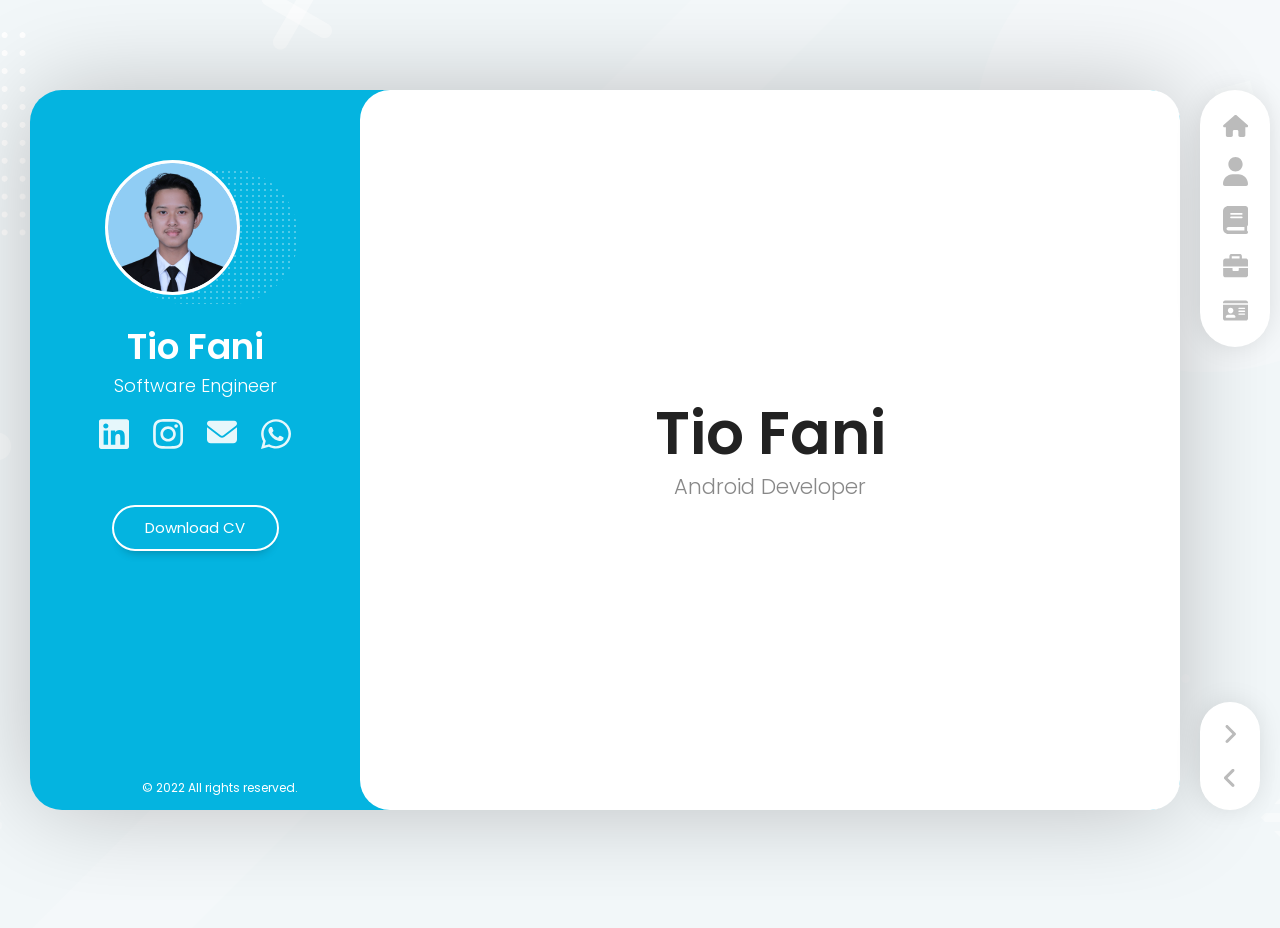
==== index.html @ c27d427b "update portfolio" ====
<!DOCTYPE html>
<html
  lang="en"
  class="js no-touch cssanimations csstransforms csstransforms3d csstransitions js no-touch cssanimations csstransforms csstransforms3d csstransitions">
  <head>
    <meta http-equiv="Content-Type" content="text/html; charset=UTF-8" />

    <meta http-equiv="X-UA-Compatible" content="IE=edge" />
    <link href="assets/img/logo2.png" rel="icon" />
    <title>Tio's Page</title>
    <meta
      name="viewport"
      content="width=device-width, initial-scale=1, maximum-scale=1" />

    <link rel="stylesheet" href="./assets/css/reset.css" type="text/css" />
    <link
      rel="stylesheet"
      href="./assets/css/bootstrap-grid.min.css"
      type="text/css" />
    <link rel="stylesheet" href="./assets/css/animations.css" type="text/css" />
    <link
      rel="stylesheet"
      href="./assets/css/perfect-scrollbar.css"
      type="text/css" />
    <link
      rel="stylesheet"
      href="./assets/css/owl.carousel.css"
      type="text/css" />
    <link rel="stylesheet" href="./assets/css/main.css" type="text/css" />
    <link rel="stylesheet" href="./assets/css/style.css" type="text/css" />
  </head>

  <body>
    <!-- Animated Background -->
    <div
      class="lm-animated-bg"
      style="
        background-image: url('assets/img/main_bg.png');
        background-position: calc(50% + -3.26917px) calc(50% + 1.4019px);
      "></div>
    <!-- /Animated Background -->

    <!-- Loading animation -->
    <div class="preloader" style="display: none">
      <div class="preloader-animation">
        <div class="preloader-spinner"></div>
      </div>
    </div>
    <!-- /Loading animation -->

    <div class="page">
      <div class="page-content">
        <!-- Site header -->
        <header id="site_header" class="header mobile-menu-hide">
          <div class="header-content">
            <div class="header-photo">
              <img
                src="./assets/img/img_profile_picture.png"
                alt="Alex Smith" />
            </div>
            <div class="header-titles">
              <h2>Tio Fani</h2>
              <h4>Software Engineer</h4>
            </div>
          </div>

          <ul class="main-menu">
            <li class="active">
              <a href="#home" class="nav-anim active">
                <span class="menu-icon nav-menu-icon">
                  <img src="./assets/img/home.svg" alt="home.svg" />
                </span>
                <span class="link-text">Home</span>
              </a>
            </li>
            <li>
              <a href="#about-me" class="nav-anim">
                <span class="menu-icon nav-menu-icon">
                  <img src="./assets/img/user.svg" alt="user.svg" />
                </span>
                <span class="link-text">About Me</span>
              </a>
            </li>
            <li>
              <a href="#resume" class="nav-anim">
                <span class="menu-icon nav-menu-icon">
                  <img src="./assets/img/book.svg" alt="book.svg" />
                </span>
                <span class="link-text">Resume</span>
              </a>
            </li>
            <li>
              <a href="#portfolio" class="nav-anim">
                <span class="menu-icon nav-menu-icon">
                  <img src="./assets/img/briefcase.svg" alt="briefcase.svg" />
                </span>
                <span class="link-text">Portfolio</span>
              </a>
            </li>
            <li>
              <a href="#contact" class="nav-anim">
                <span class="menu-icon nav-menu-icon">
                  <img src="./assets/img/idcard.svg" alt="idcard.svg" />
                </span>
                <span class="link-text">Contact</span>
              </a>
            </li>
          </ul>

          <div class="social-links">
            <ul>
              <li>
                <a
                  href="https://linkedin.com/in/tiofani03"
                  target="_blank"
                  title="LinkedIn">
                  <img
                    src="./assets/img/linkedin-white.svg"
                    alt="linkedin-white.svg" />
                </a>
              </li>
              <li>
                <a
                  href="https://www.instagram.com/tiofani03/?hl=id"
                  target="_blank"
                  title="Instagram">
                  <img
                    src="./assets/img/instagram-white.svg"
                    alt="instagram-white.svg" />
                </a>
              </li>
              <li>
                <a
                  href="mailto:tiofani03@gmail.com"
                  target="_blank"
                  title="Email">
                  <img
                    src="./assets/img/email-white.svg"
                    alt="email-white.svg" />
                </a>
              </li>
              <li>
                <a
                  href="https://wa.me/+6282137138344"
                  target="_blank"
                  title="Whatsapp">
                  <img
                    src="./assets/img/whatsapp-white.svg"
                    alt="whatsapp-white.svg" />
                </a>
              </li>
            </ul>
          </div>

          <div class="header-buttons">
            <a
              href="https://drive.google.com/file/d/1Rr7xOUp4G8By_WeIOmDtoQFBS016pPg2/view?usp=share_link"
              target="_blank"
              class="btn btn-primary"
              >Download CV</a
            >
          </div>

          <div class="copyrights">© 2022 All rights reserved.</div>
        </header>
        <!-- end Site header -->

        <!-- Mobile Navigation -->
        <div class="menu-toggle">
          <span></span>
          <span></span>
          <span></span>
        </div>
        <!-- End Mobile Navigation -->

        <!-- Arrows Nav -->
        <div class="lmpixels-arrows-nav">
          <div class="lmpixels-arrow-right arrow-nav">
            <img
              src="./assets/img/arrow-right.svg"
              alt="arrow-right.svg"
              class="arrow-nav-icon" />
          </div>
          <div class="lmpixels-arrow-left arrow-nav">
            <img
              src="./assets/img/arrow-left.svg"
              alt="arrow-left.svg"
              class="arrow-nav-icon" />
          </div>
        </div>
        <!-- End Arrows Nav -->

        <div class="content-area">
          <div class="animated-sections">
            <!-- Home Subpage -->
            <section
              data-id="home"
              class="animated-section start-page ps ps--theme_default section-active"
              data-ps-id="50ca926d-1057-5c35-a440-a11f41c96e01">
              <div class="section-content vcentered">
                <div class="row">
                  <div class="col-sm-12 col-md-12 col-lg-12">
                    <div class="title-block">
                      <h2>Tio Fani</h2>
                      <div class="sp-subtitle">Android Developer</div>
                    </div>
                  </div>
                </div>
              </div>
              <div class="ps__scrollbar-x-rail" style="left: 0px; bottom: 0px">
                <div
                  class="ps__scrollbar-x"
                  tabindex="0"
                  style="left: 0px; width: 0px"></div>
              </div>
              <div
                class="ps__scrollbar-y-rail"
                style="top: 0px; right: 0px; height: 98px">
                <div
                  class="ps__scrollbar-y"
                  tabindex="0"
                  style="top: 0px; height: 0px"></div>
              </div>
            </section>
            <!-- End of Home Subpage -->

            <!-- About Me Subpage -->
            <section
              data-id="about-me"
              class="animated-section ps ps--theme_default ps--active-y"
              data-ps-id="909492e0-0bf0-0de6-bffe-bf6eebb8d9a4">
              <div class="page-title">
                <h2>About <span>Me</span></h2>
              </div>

              <div class="section-content">
                <!-- Personal Information -->
                <div class="row">
                  <div class="col-xs-12 col-sm-7">
                    <p>
                      I am an experienced Mobile Developer specializing in
                      Androidlication development. Proficient in Kotlin and with
                      a basic understanding of Swift, I am skilled in utilizing
                      frameworks such as Android Jetpack, Retrofit, and Flutter
                      (basic). With a solid grasp of user interface (UI) and
                      user experience (UX) design principles, I am dedicated to
                      creating innovative solutions that provide exceptional
                      user experiences. Possessing strong communication skills,
                      I am well-prepared to contribute effectively within
                      project teams.
                    </p>
                  </div>

                  <div class="col-xs-12 col-sm-5">
                    <div class="info-list">
                      <ul>
                        <li>
                          <span class="title">Age</span>
                          <span class="value" id="age"></span>
                        </li>

                        <li>
                          <span class="title">Residence</span>
                          <span class="value">Indonesia</span>
                        </li>

                        <li>
                          <span class="title">Address</span>
                          <span class="value"
                            >Purwokerto, Banyumas Jawa Tengah</span
                          >
                        </li>

                        <li>
                          <span class="title">e-mail</span>
                          <span class="value">tiofani03@gmail.com</span>
                        </li>

                        <li>
                          <span class="title">Phone</span>
                          <span class="value">+6282 1371 38344</span>
                        </li>
                      </ul>
                    </div>
                  </div>
                </div>

                <div class="white-space-50"></div>

                <!-- Fun Facts -->
                <div class="row">
                  <div class="col-xs-12 col-sm-12">
                    <div class="block-title">
                      <h3>My <span>Hobbies</span></h3>
                    </div>
                  </div>
                </div>

                <div class="row">
                  <div class="col-xs-12 col-sm-4">
                    <div class="fun-fact gray-default">
                      <img
                        src="./assets/img/movie.svg"
                        alt="movie.svg"
                        width="50px"
                        class="hobbies-icon" />
                      <span class="fun-fact-block-value hobbies-text"
                        >Movie</span
                      >
                    </div>
                  </div>
                  <div class="col-xs-12 col-sm-4">
                    <div class="fun-fact gray-default">
                      <img
                        src="./assets/img/quiz.svg"
                        alt="quiz.svg"
                        width="50px"
                        class="hobbies-icon" />
                      <span class="fun-fact-block-value hobbies-text"
                        >Quiz</span
                      >
                    </div>
                  </div>
                  <div class="col-xs-12 col-sm-4">
                    <div class="fun-fact gray-default">
                      <img
                        src="./assets/img/game.svg"
                        alt="game.svg"
                        width="50px"
                        class="hobbies-icon" />
                      <span class="fun-fact-block-value hobbies-text"
                        >Game</span
                      >
                    </div>
                  </div>
                  <!-- End of Fun Facts -->
                </div>
                <div
                  class="ps__scrollbar-x-rail"
                  style="left: 0px; bottom: 0px">
                  <div
                    class="ps__scrollbar-x"
                    tabindex="0"
                    style="left: 0px; width: 0px"></div>
                </div>
                <div class="ps__scrollbar-y-rail" style="top: 0px; right: 0px">
                  <div
                    class="ps__scrollbar-y"
                    tabindex="0"
                    style="top: 0px"></div>
                </div>
              </div>
            </section>
            <!-- End of About Me Subpage -->

            <!-- Resume Subpage -->
            <section
              data-id="resume"
              class="animated-section ps ps--theme_default ps--active-y"
              data-ps-id="e5c0df0f-c352-99d0-def7-a40d23099754">
              <!-- part 1 -->
              <div class="page-title">
                <h2>Resume</h2>
              </div>

              <div class="section-content">
                <div class="row">
                  <div class="col-xs-12 col-sm-7">
                    <!-- start of education -->
                    <div class="block-title">
                      <h3><span>Work Experience</span></h3>
                    </div>

                    <div class="timeline timeline-second-style clearfix">
                      <div class="timeline-item clearfix">
                        <div class="left-part">
                          <h5 class="item-period">Oct 2022 - Jan 2024</h5>
                          <span class="item-company"
                            >PT Moladin Digital Indonesia</span
                          >
                        </div>
                        <div class="divider"></div>
                        <div class="right-part">
                          <h4 class="item-title">
                            Software Engineer - Android
                          </h4>
                          <p>Develop and maintain Moladin Androidlication</p>
                          <span class="item-company">- MD Referral</span>
                          <span class="item-company">- Car Wishlist</span>
                          <span class="item-company">- Soundingan</span>
                          <span class="item-company">- Refinancing</span>
                          <span class="item-company"
                            >- Employee Onboarding</span
                          >
                          <span class="item-company">- Dealer Onboarding</span>
                          <span class="item-company">- Finance Dashboard</span>
                          <span class="item-company">- AFA Calculator</span>
                        </div>
                      </div>

                      <div class="timeline-item clearfix">
                        <div class="left-part">
                          <h5 class="item-period">Mar 2022 - Aug 2022</h5>
                          <span class="item-company"
                            >PT Solutech Inovasi Teknologi</span
                          >
                        </div>
                        <div class="divider"></div>
                        <div class="right-part">
                          <h4 class="item-title">
                            Android Developer [Freelance]
                          </h4>
                          <p>
                            Developed and maintained Androidlications for
                            various clients.
                          </p>
                        </div>
                      </div>

                      <div class="timeline-item clearfix">
                        <div class="left-part">
                          <h5 class="item-period">Oct 2021 - Oct 2022</h5>
                          <span class="item-company"
                            >PT Lekasehat Indonesia</span
                          >
                        </div>
                        <div class="divider"></div>
                        <div class="right-part">
                          <h4 class="item-title">Android Developer</h4>
                          <p>
                            Develop and maintain Lekasehat, Lekasehat Dokter,
                            Lekasehat Pharmacy Androidlication
                          </p>
                          <span class="item-company">- Referral Program</span>
                          <span class="item-company">- Referral Doctor</span>
                          <span class="item-company"
                            >- Covid & Malaria Consultation</span
                          >
                          <span class="item-company"
                            >- The buying and selling of vouchers</span
                          >
                          <span class="item-company"
                            >- Prescription Scanning</span
                          >
                          <span class="item-company">- etc</span>
                        </div>
                      </div>

                      <div class="timeline-item clearfix">
                        <div class="left-part">
                          <h5 class="item-period">2019</h5>
                          <span class="item-company"
                            >CV Java Multi Mandiri Purwokerto</span
                          >
                        </div>
                        <div class="divider"></div>
                        <div class="right-part">
                          <h4 class="item-title">Android Developer</h4>
                          <p>
                            Develop sales and quotation application for Android
                          </p>
                        </div>
                      </div>
                    </div>
                    <!-- end of education -->

                    <div class="white-space-50"></div>

                    <!-- start of experience -->
                    <div class="block-title">
                      <h3><span>Experience</span></h3>
                    </div>

                    <div class="timeline timeline-second-style clearfix">
                      <div class="timeline-item clearfix">
                        <div class="left-part">
                          <h5 class="item-period">2019-2020</h5>
                          <span class="item-company"></span>
                        </div>
                        <div class="divider"></div>
                        <div class="right-part">
                          <h4 class="item-title">Android Based Project</h4>
                          <p>
                            Having made several android projects namely Inovasi
                            Desa, Resepku. More project can be seen on my Github
                            Profile.
                          </p>
                        </div>
                      </div>
                      <div class="timeline-item clearfix">
                        <div class="left-part">
                          <h5 class="item-period">2018</h5>
                          <span class="item-company"></span>
                        </div>
                        <div class="divider"></div>
                        <div class="right-part">
                          <h4 class="item-title">
                            Lab Assistant And Assistant Professor
                          </h4>
                          <p>
                            Become a lab assistant in 3 different study
                            programs, Informatics Engineering, Software
                            Engineering, and Information Systems, with 3
                            different courses such as Databases, Object-Oriented
                            Programming, and Programming Algorithms
                          </p>
                        </div>
                      </div>
                    </div>
                    <!-- end of experience -->

                    <div class="white-space-50"></div>
                  </div>

                  <!-- Skills & Certificates -->
                  <div class="col-xs-12 col-sm-5">
                    <!-- Coding Skills -->
                    <div class="block-title">
                      <h3>Tech <span>Stacks</span></h3>
                    </div>

                    <div class="skills-info">
                      <!-- Skill 5 -->
                      <div class="skill-container">
                        <h4 class="skills-title">Programming Language</h4>
                        <div class="list">
                          <ul>
                            <li>Kotlin <i>(Proficient)</i></li>
                            <li>Java <i>(Proficient)</i></li>
                            <li>Dart <i>(Decent)</i></li>
                          </ul>
                        </div>
                      </div>
                      <!-- <div class="skill-container">
                                            <h4 class="skills-title">Backend Framework</h4>
                                            <div class="list">
                                                <ul>
                                                    <li>Laravel <i>(Proficient)</i></li>
                                                    <li>Lumen <i>(Proficient)</i></li>
                                                    <li>NodeJS <i>(Decent)</i></li>
                                                    <li>Echo <i>(Decent)</i></li>
                                                </ul>
                                            </div>
                                        </div>
                                        <div class="skill-container">
                                            <h4 class="skills-title">Frontend Framework & Libraries</h4>
                                            <div class="list">
                                                <ul>
                                                    <li>Bootstrap <i>(Proficient)</i></li>
                                                    <li>jQuery <i>(Proficient)</i></li>
                                                    <li>ReactJS <i>(Decent)</i></li>
                                                </ul>
                                            </div>
                                        </div> -->
                      <div class="skill-container">
                        <h4 class="skills-title">Databases</h4>
                        <div class="list">
                          <ul>
                            <li>SQLite <i>(Proficient)</i></li>
                            <li>Firebase <i>(Proficient)</i></li>
                          </ul>
                        </div>
                      </div>
                    </div>
                    <!-- End of Coding Skills -->

                    <div class="white-space-10"></div>

                    <!-- Knowledges -->
                    <div class="block-title">
                      <h3>Knowledges</h3>
                    </div>

                    <ul class="knowledges">
                      <li>Object Oriented Programing</li>
                      <li>Git</li>
                      <li>SOLID Principle</li>
                      <li>Clean Architecture</li>
                      <li>Kotlin</li>
                      <li>MVVM</li>
                      <li>Koin</li>
                      <li>Dagger Hilt</li>
                      <li>Firebase</li>
                      <li>Google Maps</li>
                    </ul>
                    <!-- End of Knowledges -->
                  </div>
                  <!-- End of Skills & Certificates -->
                </div>

                <div class="white-space-50"></div>

                <!-- Certificates -->
                <div class="row">
                  <div class="col-xs-12 col-sm-12">
                    <div class="block-title">
                      <h3>Certificates</h3>
                    </div>
                  </div>
                </div>

                <div class="row">
                  <!-- Certificate 1 -->
                  <div class="col-xs-12 col-sm-6">
                    <div class="certificate-item clearfix">
                      <a
                        href="https://www.dicoding.com/certificates/ERZR5WWVQPYV"
                        target="_blank"
                        ><img
                          class="card-img-top"
                          src="assets/img/serti/1. Kotlin-1.jpg" />
                      </a>
                    </div>
                  </div>
                  <!-- End of Certificate 1 -->
                  <!-- Certificate 2 -->
                  <div class="col-xs-12 col-sm-6">
                    <div class="certificate-item clearfix">
                      <a
                        href="https://www.dicoding.com/certificates/07Z6543QWXQR"
                        target="_blank"
                        ><img
                          class="card-img-top"
                          src="assets/img/serti/1.2solid-1.jpg" />
                      </a>
                    </div>
                  </div>
                  <!-- End of Certificate 2 -->

                  <!-- Certificate 3 -->
                  <div class="col-xs-12 col-sm-6">
                    <div class="certificate-item clearfix">
                      <a
                        href="https://www.dicoding.com/certificates/0LZ0D2200X65"
                        target="_blank"
                        ><img
                          class="card-img-top"
                          src="assets/img/serti/1.3Android Pemula-1.jpg" />
                      </a>
                    </div>
                  </div>
                  <!-- End of Certificate 3 -->

                  <!-- Certificate 4 -->
                  <div class="col-xs-12 col-sm-6">
                    <div class="certificate-item clearfix">
                      <a
                        href="https://www.dicoding.com/certificates/EYX4R00NOXDL"
                        target="_blank"
                        ><img
                          class="card-img-top"
                          src="assets/img/serti/1.3BFAA-1.jpg" />
                      </a>
                    </div>
                  </div>
                  <!-- End of Certificate 4 -->

                  <div class="col-xs-12 col-sm-6">
                    <div class="certificate-item clearfix">
                      <a
                        href="https://www.dicoding.com/certificates/72ZD2YYN9ZYW"
                        target="_blank"
                        ><img
                          class="card-img-top"
                          src="assets/img/serti/1.4jetpack-1.jpg" />
                      </a>
                    </div>
                  </div>

                  <div class="col-xs-12 col-sm-6">
                    <div class="certificate-item clearfix">
                      <a
                        href="https://www.dicoding.com/certificates/07Z6RJWYMPQR"
                        target="_blank"
                        ><img
                          class="card-img-top"
                          src="assets/img/serti/1.4.intermediate.jpg" />
                      </a>
                    </div>
                  </div>

                  <div class="col-xs-12 col-sm-6">
                    <div class="certificate-item clearfix">
                      <a
                        href="https://www.dicoding.com/certificates/53XEW5LJKXRN"
                        target="_blank"
                        ><img
                          class="card-img-top"
                          src="assets/img/serti/1.5.expert.jpg" />
                      </a>
                    </div>
                  </div>

                  <div class="col-xs-12 col-sm-6">
                    <div class="certificate-item clearfix">
                      <a href="#"
                        ><img
                          class="card-img-top"
                          src="assets/img/serti/1.5 alcatel-1.jpg" />
                      </a>
                    </div>
                  </div>

                  <div class="col-xs-12 col-sm-6">
                    <div class="certificate-item clearfix">
                      <a
                        href="https://www.dicoding.com/certificates/KEXL3Y7MWPG2"
                        target="_blank"
                        ><img
                          class="card-img-top"
                          src="assets/img/serti/2. dart-1.jpg" />
                      </a>
                    </div>
                  </div>

                  <div class="col-xs-12 col-sm-6">
                    <div class="certificate-item clearfix">
                      <a
                        href="https://www.dicoding.com/certificates/MRZMKYNVKPYQ"
                        target="_blank"
                        ><img
                          class="card-img-top"
                          src="assets/img/serti/2.1flutter-pemula-1.jpg" />
                      </a>
                    </div>
                  </div>

                  <div class="col-xs-12 col-sm-6">
                    <div class="certificate-item clearfix">
                      <a
                        href="https://www.dicoding.com/certificates/MRZMKYNVKPYQ"
                        target="_blank"
                        ><img
                          class="card-img-top"
                          img
                          width="544"
                          alt="image"
                          src="https://user-images.githubusercontent.com/43690617/187219185-4031bae4-16ff-4fe0-8b18-fe51cf0a3644.png" />
                      </a>
                    </div>
                  </div>
                </div>
                <!-- End of Certificates -->
              </div>
              <div class="ps__scrollbar-x-rail" style="left: 0px; bottom: 0px">
                <div
                  class="ps__scrollbar-x"
                  tabindex="0"
                  style="left: 0px; width: 0px"></div>
              </div>
              <div
                class="ps__scrollbar-y-rail"
                style="top: 0px; height: 415px; right: 0px">
                <div
                  class="ps__scrollbar-y"
                  tabindex="0"
                  style="top: 0px; height: 132px"></div>
              </div>
            </section>
            <!-- End of Resume Subpage -->

            <!-- Portfolio Subpage -->
            <section
              data-id="portfolio"
              class="animated-section ps ps--theme_default ps--active-y"
              data-ps-id="cd21f577-181e-c1ad-3e78-3848260716c3">
              <div class="page-title">
                <h2>Portfolio</h2>
              </div>

              <div class="section-content">
                <div class="row">
                  <div class="col-xs-12 col-sm-12">
                    <!-- Portfolio Content -->
                    <div class="portfolio-content">
                      <ul class="portfolio-filters">
                        <li class="active">
                          <a
                            class="filter btn btn-sm btn-link"
                            data-group="category_all"
                            >All</a
                          >
                        </li>
                        <li class="non-active">
                          <a class="filter btn btn-sm btn-link" data-group="app"
                            >Mobile Apps</a
                          >
                        </li>
                        <li class="non-active">
                          <a class="filter btn btn-sm btn-link" data-group="web"
                            >Website</a
                          >
                        </li>
                        <li class="non-active">
                          <a
                            class="filter btn btn-sm btn-link"
                            data-group="backend"
                            >Backend</a
                          >
                        </li>
                      </ul>

                      <!-- Portfolio Grid -->
                      <div
                        class="portfolio-grid three-columns shuffle"
                        style="
                          position: relative;
                          overflow: hidden;
                          height: 574.156px;
                          transition: height 450ms ease-out 0s;
                        ">
                        <figure
                          class="item lbaudio shuffle-item filtered"
                          data-groups='["category_all", "app"]'
                          style="
                            position: absolute;
                            top: 0px;
                            left: 0px;
                            visibility: visible;
                            transition: transform 450ms ease-out 0s,
                              opacity 450ms ease-out 0s;
                          ">
                          <div class="portfolio-item-img">
                            <img
                              src="assets/img/porto/p1.png"
                              alt="p1.png"
                              title="Inovasi Desa" />
                            <a
                              href="https://play.google.com/store/apps/details?id=com.id.inovasidesa&hl=en_US&gl=US"
                              target="_blank"
                              title="Inovasi Desa"></a>
                          </div>
                          <h4 class="name">Inovasi Desa</h4>
                          <span class="category">Android</span>
                        </figure>

                        <figure
                          class="item standard shuffle-item filtered"
                          data-groups='["category_all", "app"]'
                          style="
                            position: absolute;
                            top: 0px;
                            left: 0px;
                            visibility: visible;
                            opacity: 1;
                            transform: translate3d(232px, 0px, 0px)
                              scale3d(1, 1, 1);
                            transition: transform 450ms ease-out 0s,
                              opacity 450ms ease-out 0s;
                          ">
                          <div class="portfolio-item-img">
                            <img
                              src="assets/img/porto/p2.png"
                              alt="github.png"
                              title="Chat App" />
                            <a target="_blank" class="ajax-page-load"></a>
                          </div>
                          <h4 class="name">Food Market</h4>
                          <span class="category">Android</span>
                        </figure>

                        <figure
                          class="item lbvideo shuffle-item filtered"
                          data-groups='["category_all", "app"]'
                          style="
                            position: absolute;
                            top: 0px;
                            left: 0px;
                            visibility: visible;
                            opacity: 1;
                            transform: translate3d(465px, 0px, 0px)
                              scale3d(1, 1, 1);
                            transition: transform 450ms ease-out 0s,
                              opacity 450ms ease-out 0s;
                          ">
                          <div class="portfolio-item-img">
                            <img
                              src="assets/img/porto/p3.png"
                              alt="p3.png"
                              title="ResepKita" />
                            <a
                              href="https://github.com/Tiofani03/ResepKita"
                              target="_blank"
                              title="ResepKita"></a>
                          </div>
                          <h4 class="name">Resepku</h4>
                          <span class="category">Android</span>
                        </figure>

                        <figure
                          class="item standard shuffle-item filtered"
                          data-groups='["category_all", "app"]'
                          style="
                            position: absolute;
                            top: 0px;
                            left: 0px;
                            visibility: visible;
                            opacity: 1;
                            transform: translate3d(0px, 287px, 0px)
                              scale3d(1, 1, 1);
                            transition: transform 450ms ease-out 0s,
                              opacity 450ms ease-out 0s;
                          ">
                          <div class="portfolio-item-img">
                            <img
                              src="assets/img/porto/p5.png"
                              alt="p5.png"
                              title="Sidoremi" />
                            <a
                              href="https://play.google.com/store/apps/details?id=com.id.sidoremi"
                              target="_blank"
                              title="Sidoremi"></a>
                          </div>
                          <h4 class="name">Sidoremi</h4>
                          <span class="category">Android</span>
                        </figure>

                        <figure
                          class="item standard shuffle-item filtered"
                          data-groups='["category_all", "app"]'
                          style="
                            position: absolute;
                            top: 0px;
                            left: 0px;
                            visibility: visible;
                            opacity: 1;
                            transform: translate3d(0px, 287px, 0px)
                              scale3d(1, 1, 1);
                            transition: transform 450ms ease-out 0s,
                              opacity 450ms ease-out 0s;
                          ">
                          <div class="portfolio-item-img">
                            <img
                              src="https://user-images.githubusercontent.com/43690617/135492553-6deaf573-d32d-4ee7-a2d0-ba1be06c64eb.png"
                              alt="github.png"
                              title="Bacaanku" />
                            <a
                              href="https://github.com/Tiofani03/Bacaanku"
                              target="_blank"
                              title="Bacaanku"></a>
                          </div>
                          <h4 class="name">Bacaanku</h4>
                          <span class="category">Android</span>
                        </figure>

                        <figure
                          class="item standard shuffle-item filtered"
                          data-groups='["category_all", "app"]'
                          style="
                            position: absolute;
                            top: 0px;
                            left: 0px;
                            visibility: visible;
                            opacity: 1;
                            transform: translate3d(0px, 287px, 0px)
                              scale3d(1, 1, 1);
                            transition: transform 450ms ease-out 0s,
                              opacity 450ms ease-out 0s;
                          ">
                          <div class="portfolio-item-img">
                            <img
                              src="https://user-images.githubusercontent.com/43690617/187157705-ebb97aee-8403-431f-ac1f-746eb990e75d.png"
                              alt="github.png"
                              title="NontonYuk" />
                            <a
                              href="https://github.com/Tiofani03/NontonYuk"
                              target="_blank"
                              title="NontonYuk"></a>
                          </div>
                          <h4 class="name">NontonYuk</h4>
                          <span class="category">Android</span>
                        </figure>

                        <figure
                          class="item standard shuffle-item filtered"
                          data-groups='["category_all", "app"]'
                          style="
                            position: absolute;
                            top: 0px;
                            left: 0px;
                            visibility: visible;
                            opacity: 1;
                            transform: translate3d(0px, 287px, 0px)
                              scale3d(1, 1, 1);
                            transition: transform 450ms ease-out 0s,
                              opacity 450ms ease-out 0s;
                          ">
                          <div class="portfolio-item-img">
                            <img
                              src="https://user-images.githubusercontent.com/43690617/187159199-ee0a3d12-82b9-43e5-a728-ac5f047e98c3.png"
                              alt="github.png"
                              title="Dolan" />
                            <a target="_blank" title="Dolan"></a>
                          </div>
                          <h4 class="name">Dolan</h4>
                          <span class="category">Android</span>
                        </figure>

                        <figure
                          class="item standard shuffle-item filtered"
                          data-groups='["category_all", "app"]'
                          style="
                            position: absolute;
                            top: 0px;
                            left: 0px;
                            visibility: visible;
                            opacity: 1;
                            transform: translate3d(0px, 287px, 0px)
                              scale3d(1, 1, 1);
                            transition: transform 450ms ease-out 0s,
                              opacity 450ms ease-out 0s;
                          ">
                          <div class="portfolio-item-img">
                            <img
                              src="assets/img/porto/p6.png"
                              alt="github.png"
                              title="Vainglory App" />
                            <a
                              href="https://github.com/tiofani03/vaingloryApp-Android"
                              target="_blank"
                              title="VaingloruApp"></a>
                          </div>
                          <h4 class="name">Vainglory App</h4>
                          <span class="category">Android</span>
                        </figure>

                        <figure
                          class="item standard shuffle-item filtered"
                          data-groups='["category_all", "app"]'
                          style="
                            position: absolute;
                            top: 0px;
                            left: 0px;
                            visibility: visible;
                            opacity: 1;
                            transform: translate3d(0px, 287px, 0px)
                              scale3d(1, 1, 1);
                            transition: transform 450ms ease-out 0s,
                              opacity 450ms ease-out 0s;
                          ">
                          <div class="portfolio-item-img">
                            <img
                              src="https://github.com/tiofani03/tiofani03.github.io/assets/43690617/46a7ab31-2132-4afb-8b1e-5bea170ce377"
                              alt="github.png"
                              title="Dolan" />
                            <a
                              target="https://github.com/Tiofani03/dolanan"
                              title="Dolanan"></a>
                          </div>
                          <h4 class="name">Dolanan</h4>
                          <span class="category">IOS</span>
                        </figure>

                        <figure
                          class="item lbaudio shuffle-item filtered"
                          data-groups='["category_all", "app"]'
                          style="
                            position: absolute;
                            top: 0px;
                            left: 0px;
                            visibility: visible;
                            transition: transform 450ms ease-out 0s,
                              opacity 450ms ease-out 0s;
                          ">
                          <div class="portfolio-item-img">
                            <img
                              src="https://github.com/tiofani03/tiofani03.github.io/assets/43690617/75cba4cf-64fd-4762-84e5-08794f5a8e3a"
                              alt="p1.png"
                              title="Lekasehat - Konsultasi Dokter" />
                            <a
                              href="https://play.google.com/store/apps/details?id=com.lekasehat.user"
                              target="_blank"
                              title="Lekasehat - Konsultasi Dokter"></a>
                          </div>
                          <h4 class="name">Lekasehat - Konsultasi Dokter</h4>
                          <span class="category">Android</span>
                        </figure>

                        <figure
                          class="item lbaudio shuffle-item filtered"
                          data-groups='["category_all", "app"]'
                          style="
                            position: absolute;
                            top: 0px;
                            left: 0px;
                            visibility: visible;
                            transition: transform 450ms ease-out 0s,
                              opacity 450ms ease-out 0s;
                          ">
                          <div class="portfolio-item-img">
                            <img
                              src="https://github.com/tiofani03/tiofani03.github.io/assets/43690617/63086ca6-0a91-4eb6-b87d-7b96f90d902d"
                              alt="p1.png"
                              title="Leksahat Dokter" />
                            <a
                              href="https://play.google.com/store/apps/details?id=com.lekasehat.doctor"
                              target="_blank"
                              title="Lekasehat Dokter"></a>
                          </div>
                          <h4 class="name">Lekasehat Dokter</h4>
                          <span class="category">Android</span>
                        </figure>

                        <figure
                          class="item lbaudio shuffle-item filtered"
                          data-groups='["category_all", "app"]'
                          style="
                            position: absolute;
                            top: 0px;
                            left: 0px;
                            visibility: visible;
                            transition: transform 450ms ease-out 0s,
                              opacity 450ms ease-out 0s;
                          ">
                          <div class="portfolio-item-img">
                            <img
                              src="https://github.com/tiofani03/tiofani03.github.io/assets/43690617/149a7359-2e5e-4615-9674-2509bb4d7bdb"
                              alt="p1.png"
                              title="Leksahat Apotek" />
                            <a
                              href="https://play.google.com/store/apps/details?id=com.lekasehat.pharmacy"
                              target="_blank"
                              title="Lekasehat Apotek"></a>
                          </div>
                          <h4 class="name">Lekasehat Apotek</h4>
                          <span class="category">Android</span>
                        </figure>

                        <figure
                          class="item lbaudio shuffle-item filtered"
                          data-groups='["category_all", "app"]'
                          style="
                            position: absolute;
                            top: 0px;
                            left: 0px;
                            visibility: visible;
                            transition: transform 450ms ease-out 0s,
                              opacity 450ms ease-out 0s;
                          ">
                          <div class="portfolio-item-img">
                            <img
                              src="https://github.com/tiofani03/tiofani03.github.io/assets/43690617/08d3e5b7-a388-4fee-a610-a4c2cb31e8b3"
                              alt="p1.png"
                              title="Moladin Agen" />
                            <a
                              href="https://play.google.com/store/apps/details?id=com.moladin.moladinagent"
                              target="_blank"
                              title="Moladin Agent"></a>
                          </div>
                          <h4 class="name">Moladin Agen</h4>
                          <span class="category">Android</span>
                        </figure>

                        <figure
                          class="item lbaudio shuffle-item filtered"
                          data-groups='["category_all", "app"]'
                          style="
                            position: absolute;
                            top: 0px;
                            left: 0px;
                            visibility: visible;
                            transition: transform 450ms ease-out 0s,
                              opacity 450ms ease-out 0s;
                          ">
                          <div class="portfolio-item-img">
                            <img
                              src="https://github.com/tiofani03/tiofani03.github.io/assets/43690617/08d3e5b7-a388-4fee-a610-a4c2cb31e8b3"
                              alt="p1.png"
                              title="Moladin Internal" />
                            <a
                              href="https://play.google.com/store/apps/details?id=com.moladin.mofi"
                              target="_blank"
                              title="Moladin Internal"></a>
                          </div>
                          <h4 class="name">Moladin Internal</h4>
                          <span class="category">Android</span>
                        </figure>

                        <figure
                          class="item lbaudio shuffle-item filtered"
                          data-groups='["category_all", "app"]'
                          style="
                            position: absolute;
                            top: 0px;
                            left: 0px;
                            visibility: visible;
                            transition: transform 450ms ease-out 0s,
                              opacity 450ms ease-out 0s;
                          ">
                          <div class="portfolio-item-img">
                            <img
                              src="https://github.com/tiofani03/tiofani03.github.io/assets/43690617/3c24f373-347d-4704-944f-dd65d26cb351"
                              alt="p1.png"
                              title="MOFI Internal" />
                            <a
                              href="https://play.google.com/store/apps/details?id=com.moladingroup.MOFIInternal"
                              target="_blank"
                              title="MOFI Internal"></a>
                          </div>
                          <h4 class="name">MOFI Internal</h4>
                          <span class="category">Android</span>
                        </figure>

                        <figure
                          class="item lbaudio shuffle-item filtered"
                          data-groups='["category_all", "web"]'
                          style="
                            position: absolute;
                            top: 0px;
                            left: 0px;
                            visibility: visible;
                            transition: transform 450ms ease-out 0s,
                              opacity 450ms ease-out 0s;
                          ">
                          <div class="portfolio-item-img">
                            <img
                              src="https://github.com/tiofani03/tiofani03.github.io/assets/43690617/08d3e5b7-a388-4fee-a610-a4c2cb31e8b3"
                              alt="p1.png"
                              title="MOFI Finance Dashboard" />
                            <a
                              href="https://play.google.com/store/apps/details?id=com.moladingroup.MOFIInternal"
                              target="_blank"
                              title="MOFI Finance Dashboard"></a>
                          </div>
                          <h4 class="name">MOFI Finance Dashboard</h4>
                          <span class="category">Web App</span>
                        </figure>

                        <figure
                          class="item lbaudio shuffle-item filtered"
                          data-groups='["category_all", "web"]'
                          style="
                            position: absolute;
                            top: 0px;
                            left: 0px;
                            visibility: visible;
                            transition: transform 450ms ease-out 0s,
                              opacity 450ms ease-out 0s;
                          ">
                          <div class="portfolio-item-img">
                            <img
                              src="https://github.com/tiofani03/tiofani03.github.io/assets/43690617/08d3e5b7-a388-4fee-a610-a4c2cb31e8b3"
                              alt="p1.png"
                              title="AFA Calculator" />
                            <a
                              href="https://play.google.com/store/apps/details?id=com.moladingroup.MOFIInternal"
                              target="_blank"
                              title="AFA Calculator"></a>
                          </div>
                          <h4 class="name">AFA Calculator</h4>
                          <span class="category">Web App</span>
                        </figure>

                        <figure
                          class="item lbaudio shuffle-item filtered"
                          data-groups='["category_all", "backend"]'
                          style="
                            position: absolute;
                            top: 0px;
                            left: 0px;
                            visibility: visible;
                            transition: transform 450ms ease-out 0s,
                              opacity 450ms ease-out 0s;
                          ">
                          <div class="portfolio-item-img">
                            <img
                              src="assets/img/porto/p6.png"
                              alt="p1.png"
                              title="VaingloryApp Backend" />
                            <a
                              href="https://play.google.com/store/apps/details?id=com.id.inovasidesa&hl=en_US&gl=US"
                              target="_blank"
                              title="VaingloryApp Backend"></a>
                          </div>
                          <h4 class="name">VaingloryApp Backend</h4>
                          <span class="category">Backend</span>
                        </figure>
                      </div>
                    </div>
                    <!-- End of Portfolio Content -->
                  </div>
                </div>
              </div>
              <div class="ps__scrollbar-x-rail" style="left: 0px; bottom: 0px">
                <div
                  class="ps__scrollbar-x"
                  tabindex="0"
                  style="left: 0px; width: 0px"></div>
              </div>
              <div
                class="ps__scrollbar-y-rail"
                style="top: 0px; height: 415px; right: 0px">
                <div
                  class="ps__scrollbar-y"
                  tabindex="0"
                  style="top: 0px; height: 240px"></div>
              </div>
            </section>
            <!-- End of Portfolio Subpage -->

            <!-- Contact Subpage -->
            <section
              data-id="contact"
              class="animated-section ps ps--theme_default ps--active-y"
              data-ps-id="24cf049c-eeb1-64ff-8e6a-97bbdb8e3a61">
              <div class="page-title">
                <h2>Contact</h2>
              </div>

              <div class="section-content">
                <div class="row">
                  <!-- Contact Info -->
                  <div class="col-xs-12 col-sm-4">
                    <a
                      href="mailto: tiofani03@gmail.com"
                      title="Email"
                      class="contact"
                      target="_blank">
                      <div class="lm-info-block gray-default">
                        <img
                          src="assets/img/email.svg"
                          alt="linkedin.svg"
                          width="30px"
                          class="contact-icon" />
                        <h4>tiofani03@gmail.com</h4>
                      </div>
                    </a>
                    <a
                      href="https://www.linkedin.com/in/tiofani03"
                      title="LinkedIn"
                      class="contact"
                      target="_blank">
                      <div class="lm-info-block gray-default">
                        <img
                          src="./assets/img/linkedin.svg"
                          alt="linkedin.svg"
                          width="30px"
                          class="contact-icon" />
                        <h4>Tio Fani</h4>
                      </div>
                    </a>
                    <a
                      href="https://wa.me/+6282137138344"
                      title="Whatsapp"
                      class="contact"
                      target="_blank">
                      <div class="lm-info-block gray-default">
                        <img
                          src="./assets/img/whatsapp.svg"
                          alt="whatsapp.svg"
                          width="30px"
                          class="contact-icon" />
                        <h4>+6282137138344</h4>
                      </div>
                    </a>
                    <a
                      href="https://www.instagram.com/tiofani03/?hl=id"
                      title="Instagram"
                      class="contact"
                      target="_blank">
                      <div class="lm-info-block gray-default">
                        <img
                          src="./assets/img/instagram.svg"
                          alt="instagram.svg"
                          width="30px"
                          class="contact-icon" />
                        <h4>tiofani03</h4>
                      </div>
                    </a>
                  </div>
                  <!-- End of Contact Info -->

                  <!-- Contact Form -->
                  <div class="col-xs-12 col-sm-8">
                    <div class="block-title">
                      <h3>Send <span>Message</span></h3>
                    </div>

                    <form
                      id="contact_form"
                      class="contact-form"
                      action="mailto:tiofani03@gmail.com"
                      method="GET"
                      novalidate="true">
                      <div class="messages"></div>

                      <div class="controls two-columns">
                        <div class="fields clearfix">
                          <div class="left-column">
                            <div class="form-group form-group-with-icon">
                              <input
                                id="form_name"
                                type="text"
                                name="name"
                                class="form-control"
                                placeholder=""
                                required="required"
                                data-error="Name is required." />
                              <label>Full Name</label>
                              <div class="form-control-border"></div>
                              <div class="help-block with-errors"></div>
                            </div>

                            <div class="form-group form-group-with-icon">
                              <input
                                id="form_email"
                                type="email"
                                name="email"
                                class="form-control"
                                placeholder=""
                                required="required"
                                data-error="Valid email is required." />
                              <label>Email Address</label>
                              <div class="form-control-border"></div>
                              <div class="help-block with-errors"></div>
                            </div>

                            <div class="form-group form-group-with-icon">
                              <input
                                id="form_subject"
                                type="text"
                                name="subject"
                                class="form-control"
                                placeholder=""
                                required="required"
                                data-error="Subject is required." />
                              <label>Subject</label>
                              <div class="form-control-border"></div>
                              <div class="help-block with-errors"></div>
                            </div>
                          </div>
                          <div class="right-column">
                            <div class="form-group form-group-with-icon">
                              <textarea
                                id="form_message"
                                name="message"
                                class="form-control"
                                placeholder=""
                                rows="7"
                                required="required"
                                data-error="Please, leave me a message."></textarea>
                              <label>Message</label>
                              <div class="form-control-border"></div>
                              <div class="help-block with-errors"></div>
                            </div>
                          </div>
                        </div>
                        <input type="submit" value="Send message" />
                      </div>
                    </form>
                  </div>
                  <!-- End of Contact Form -->
                </div>
              </div>
              <div class="ps__scrollbar-x-rail" style="left: 0px; bottom: 0px">
                <div
                  class="ps__scrollbar-x"
                  tabindex="0"
                  style="left: 0px; width: 0px"></div>
              </div>
              <div
                class="ps__scrollbar-y-rail"
                style="top: 0px; height: 415px; right: 0px">
                <div
                  class="ps__scrollbar-y"
                  tabindex="0"
                  style="top: 0px; height: 258px"></div>
              </div>
            </section>
            <!-- End of Contact Subpage -->
          </div>
        </div>
      </div>
    </div>

    <script src="./assets/js/jquery-2.1.3.min.js"></script>
    <script src="./assets/js/modernizr.custom.js"></script>
    <script src="./assets/js/animating.js"></script>

    <script src="./assets/js/imagesloaded.pkgd.min.js"></script>

    <script src="./assets/js/perfect-scrollbar.min.js"></script>
    <script src="./assets/js/jquery.shuffle.min.js"></script>
    <script src="./assets/js/masonry.pkgd.min.js"></script>
    <script src="./assets/js/owl.carousel.min.js"></script>

    <script src="./assets/js/validator.js"></script>
    <script src="./assets/js/main.js"></script>

    <script src="./assets/js/script.js"></script>
  </body>
</html>
---- assets/css/animations.css ----
.animated-section-moveToLeft {
	-webkit-animation: moveToLeft 0.6s ease both;
	animation: moveToLeft 0.6s ease both;
}

.animated-section-moveFromLeft {
	-webkit-animation: moveFromLeft 0.6s ease both;
	animation: moveFromLeft 0.6s ease both;
}

.animated-section-moveToRight {
	-webkit-animation: moveToRight 0.6s ease both;
	animation: moveToRight 0.6s ease both;
}

.animated-section-moveFromRight {
	-webkit-animation: moveFromRight 0.6s ease both;
	animation: moveFromRight 0.6s ease both;
}

.animated-section-moveToTop {
	-webkit-animation: moveToTop 0.6s ease both;
	animation: moveToTop 0.6s ease both;
}

.animated-section-moveFromTop {
	-webkit-animation: moveFromTop 0.6s ease both;
	animation: moveFromTop 0.6s ease both;
}

.animated-section-moveToBottom {
	-webkit-animation: moveToBottom 0.6s ease both;
	animation: moveToBottom 0.6s ease both;
}

.animated-section-moveFromBottom {
	-webkit-animation: moveFromBottom 0.6s ease both;
	animation: moveFromBottom 0.6s ease both;
}

.animated-section-fade {
	-webkit-animation: fade 0.7s ease both;
	animation: fade 0.7s ease both;
}

.animated-section-moveToLeftFade {
	-webkit-animation: moveToLeftFade 0.7s ease both;
	animation: moveToLeftFade 0.7s ease both;
}

.animated-section-moveFromLeftFade {
	-webkit-animation: moveFromLeftFade 0.7s ease both;
	animation: moveFromLeftFade 0.7s ease both;
}

.animated-section-moveToRightFade {
	-webkit-animation: moveToRightFade 0.7s ease both;
	animation: moveToRightFade 0.7s ease both;
}

.animated-section-moveFromRightFade {
	-webkit-animation: moveFromRightFade 0.7s ease both;
	animation: moveFromRightFade 0.7s ease both;
}

.animated-section-moveToTopFade {
	-webkit-animation: moveToTopFade 0.7s ease both;
	animation: moveToTopFade 0.7s ease both;
}

.animated-section-moveFromTopFade {
	-webkit-animation: moveFromTopFade 0.7s ease both;
	animation: moveFromTopFade 0.7s ease both;
}

.animated-section-moveToBottomFade {
	-webkit-animation: moveToBottomFade 0.7s ease both;
	animation: moveToBottomFade 0.7s ease both;
}

.animated-section-moveFromBottomFade {
	-webkit-animation: moveFromBottomFade 0.7s ease both;
	animation: moveFromBottomFade 0.7s ease both;
}

.animated-section-moveToLeftEasing {
	-webkit-animation: moveToLeft 0.7s ease-in-out both;
	animation: moveToLeft 0.7s ease-in-out both;
}

.animated-section-moveToRightEasing {
	-webkit-animation: moveToRight 0.7s ease-in-out both;
	animation: moveToRight 0.7s ease-in-out both;
}

.animated-section-moveToTopEasing {
	-webkit-animation: moveToTop 0.7s ease-in-out both;
	animation: moveToTop 0.7s ease-in-out both;
}

.animated-section-moveToBottomEasing {
	-webkit-animation: moveToBottom 0.7s ease-in-out both;
	animation: moveToBottom 0.7s ease-in-out both;
}

@-webkit-keyframes moveToLeft {
	from {}

	to {
		-webkit-transform: translateX(-100%);
	}
}

@keyframes moveToLeft {
	from {}

	to {
		-webkit-transform: translateX(-100%);
		transform: translateX(-100%);
	}
}

@-webkit-keyframes moveFromLeft {
	from {
		-webkit-transform: translateX(-100%);
	}
}

@keyframes moveFromLeft {
	from {
		-webkit-transform: translateX(-100%);
		transform: translateX(-100%);
	}
}

@-webkit-keyframes moveToRight {
	from {}

	to {
		-webkit-transform: translateX(100%);
	}
}

@keyframes moveToRight {
	from {}

	to {
		-webkit-transform: translateX(100%);
		transform: translateX(100%);
	}
}

@-webkit-keyframes moveFromRight {
	from {
		-webkit-transform: translateX(100%);
	}
}

@keyframes moveFromRight {
	from {
		-webkit-transform: translateX(100%);
		transform: translateX(100%);
	}
}

@-webkit-keyframes moveToTop {
	from {}

	to {
		-webkit-transform: translateY(-100%);
	}
}

@keyframes moveToTop {
	from {}

	to {
		-webkit-transform: translateY(-100%);
		transform: translateY(-100%);
	}
}

@-webkit-keyframes moveFromTop {
	from {
		-webkit-transform: translateY(-100%);
	}
}

@keyframes moveFromTop {
	from {
		-webkit-transform: translateY(-100%);
		transform: translateY(-100%);
	}
}

@-webkit-keyframes moveToBottom {
	from {}

	to {
		-webkit-transform: translateY(100%);
	}
}

@keyframes moveToBottom {
	from {}

	to {
		-webkit-transform: translateY(100%);
		transform: translateY(100%);
	}
}

@-webkit-keyframes moveFromBottom {
	from {
		-webkit-transform: translateY(100%);
	}
}

@keyframes moveFromBottom {
	from {
		-webkit-transform: translateY(100%);
		transform: translateY(100%);
	}
}

@-webkit-keyframes fade {
	from {}

	to {
		opacity: 0.3;
	}
}

@keyframes fade {
	from {}

	to {
		opacity: 0.3;
	}
}

@-webkit-keyframes moveToLeftFade {
	from {}

	to {
		opacity: 0.3;
		-webkit-transform: translateX(-100%);
	}
}

@keyframes moveToLeftFade {
	from {}

	to {
		opacity: 0.3;
		-webkit-transform: translateX(-100%);
		transform: translateX(-100%);
	}
}

@-webkit-keyframes moveFromLeftFade {
	from {
		opacity: 0.3;
		-webkit-transform: translateX(-100%);
	}
}

@keyframes moveFromLeftFade {
	from {
		opacity: 0.3;
		-webkit-transform: translateX(-100%);
		transform: translateX(-100%);
	}
}

@-webkit-keyframes moveToRightFade {
	from {}

	to {
		opacity: 0.3;
		-webkit-transform: translateX(100%);
	}
}

@keyframes moveToRightFade {
	from {}

	to {
		opacity: 0.3;
		-webkit-transform: translateX(100%);
		transform: translateX(100%);
	}
}

@-webkit-keyframes moveFromRightFade {
	from {
		opacity: 0.3;
		-webkit-transform: translateX(100%);
	}
}

@keyframes moveFromRightFade {
	from {
		opacity: 0.3;
		-webkit-transform: translateX(100%);
		transform: translateX(100%);
	}
}

@-webkit-keyframes moveToTopFade {
	from {}

	to {
		opacity: 0.3;
		-webkit-transform: translateY(-100%);
	}
}

@keyframes moveToTopFade {
	from {}

	to {
		opacity: 0.3;
		-webkit-transform: translateY(-100%);
		transform: translateY(-100%);
	}
}

@-webkit-keyframes moveFromTopFade {
	from {
		opacity: 0.3;
		-webkit-transform: translateY(-100%);
	}
}

@keyframes moveFromTopFade {
	from {
		opacity: 0.3;
		-webkit-transform: translateY(-100%);
		transform: translateY(-100%);
	}
}

@-webkit-keyframes moveToBottomFade {
	from {}

	to {
		opacity: 0.3;
		-webkit-transform: translateY(100%);
	}
}

@keyframes moveToBottomFade {
	from {}

	to {
		opacity: 0.3;
		-webkit-transform: translateY(100%);
		transform: translateY(100%);
	}
}

@-webkit-keyframes moveFromBottomFade {
	from {
		opacity: 0.3;
		-webkit-transform: translateY(100%);
	}
}

@keyframes moveFromBottomFade {
	from {
		opacity: 0.3;
		-webkit-transform: translateY(100%);
		transform: translateY(100%);
	}
}

.animated-section-scaleDown {
	-webkit-animation: scaleDown 0.7s ease both;
	animation: scaleDown 0.7s ease both;
}

.animated-section-scaleUp {
	-webkit-animation: scaleUp 0.7s ease both;
	animation: scaleUp 0.7s ease both;
}

.animated-section-scaleUpDown {
	-webkit-animation: scaleUpDown 0.5s ease both;
	animation: scaleUpDown 0.5s ease both;
}

.animated-section-scaleDownUp {
	-webkit-animation: scaleDownUp 0.5s ease both;
	animation: scaleDownUp 0.5s ease both;
}

.animated-section-scaleDownCenter {
	-webkit-animation: scaleDownCenter 0.4s ease-in both;
	animation: scaleDownCenter 0.4s ease-in both;
}

.animated-section-scaleUpCenter {
	-webkit-animation: scaleUpCenter 0.4s ease-out both;
	animation: scaleUpCenter 0.4s ease-out both;
}

@-webkit-keyframes scaleDown {
	from {}

	to {
		opacity: 0;
		-webkit-transform: scale(0.8);
	}
}

@keyframes scaleDown {
	from {}

	to {
		opacity: 0;
		-webkit-transform: scale(0.8);
		transform: scale(0.8);
	}
}

@-webkit-keyframes scaleUp {
	from {
		opacity: 0;
		-webkit-transform: scale(0.8);
	}
}

@keyframes scaleUp {
	from {
		opacity: 0;
		-webkit-transform: scale(0.8);
		transform: scale(0.8);
	}
}

@-webkit-keyframes scaleUpDown {
	from {
		opacity: 0;
		-webkit-transform: scale(1.2);
	}
}

@keyframes scaleUpDown {
	from {
		opacity: 0;
		-webkit-transform: scale(1.2);
		transform: scale(1.2);
	}
}

@-webkit-keyframes scaleDownUp {
	from {}

	to {
		opacity: 0;
		-webkit-transform: scale(1.2);
	}
}

@keyframes scaleDownUp {
	from {}

	to {
		opacity: 0;
		-webkit-transform: scale(1.2);
		transform: scale(1.2);
	}
}

@-webkit-keyframes scaleDownCenter {
	from {}

	to {
		opacity: 0;
		-webkit-transform: scale(0.7);
	}
}

@keyframes scaleDownCenter {
	from {}

	to {
		opacity: 0;
		-webkit-transform: scale(0.7);
		transform: scale(0.7);
	}
}

@-webkit-keyframes scaleUpCenter {
	from {
		opacity: 0;
		-webkit-transform: scale(0.7);
	}
}

@keyframes scaleUpCenter {
	from {
		opacity: 0;
		-webkit-transform: scale(0.7);
		transform: scale(0.7);
	}
}

.animated-section-rotateRightSideFirst {
	-webkit-transform-origin: 0% 50%;
	transform-origin: 0% 50%;
	-webkit-animation: rotateRightSideFirst 0.8s both ease-in;
	animation: rotateRightSideFirst 0.8s both ease-in;
}

.animated-section-rotateLeftSideFirst {
	-webkit-transform-origin: 100% 50%;
	transform-origin: 100% 50%;
	-webkit-animation: rotateLeftSideFirst 0.8s both ease-in;
	animation: rotateLeftSideFirst 0.8s both ease-in;
}

.animated-section-rotateTopSideFirst {
	-webkit-transform-origin: 50% 100%;
	transform-origin: 50% 100%;
	-webkit-animation: rotateTopSideFirst 0.8s both ease-in;
	animation: rotateTopSideFirst 0.8s both ease-in;
}

.animated-section-rotateBottomSideFirst {
	-webkit-transform-origin: 50% 0%;
	transform-origin: 50% 0%;
	-webkit-animation: rotateBottomSideFirst 0.8s both ease-in;
	animation: rotateBottomSideFirst 0.8s both ease-in;
}

.animated-section-flipOutRight {
	-webkit-transform-origin: 50% 50%;
	transform-origin: 50% 50%;
	-webkit-animation: flipOutRight 0.5s both ease-in;
	animation: flipOutRight 0.5s both ease-in;
}

.animated-section-flipInLeft {
	-webkit-transform-origin: 50% 50%;
	transform-origin: 50% 50%;
	-webkit-animation: flipInLeft 0.5s both ease-out;
	animation: flipInLeft 0.5s both ease-out;
}

.animated-section-flipOutLeft {
	-webkit-transform-origin: 50% 50%;
	transform-origin: 50% 50%;
	-webkit-animation: flipOutLeft 0.5s both ease-in;
	animation: flipOutLeft 0.5s both ease-in;
}

.animated-section-flipInRight {
	-webkit-transform-origin: 50% 50%;
	transform-origin: 50% 50%;
	-webkit-animation: flipInRight 0.5s both ease-out;
	animation: flipInRight 0.5s both ease-out;
}

.animated-section-flipOutTop {
	-webkit-transform-origin: 50% 50%;
	transform-origin: 50% 50%;
	-webkit-animation: flipOutTop 0.5s both ease-in;
	animation: flipOutTop 0.5s both ease-in;
}

.animated-section-flipInBottom {
	-webkit-transform-origin: 50% 50%;
	transform-origin: 50% 50%;
	-webkit-animation: flipInBottom 0.5s both ease-out;
	animation: flipInBottom 0.5s both ease-out;
}

.animated-section-flipOutBottom {
	-webkit-transform-origin: 50% 50%;
	transform-origin: 50% 50%;
	-webkit-animation: flipOutBottom 0.5s both ease-in;
	animation: flipOutBottom 0.5s both ease-in;
}

.animated-section-flipInTop {
	-webkit-transform-origin: 50% 50%;
	transform-origin: 50% 50%;
	-webkit-animation: flipInTop 0.5s both ease-out;
	animation: flipInTop 0.5s both ease-out;
}

.animated-section-rotateFall {
	-webkit-transform-origin: 0% 0%;
	transform-origin: 0% 0%;
	-webkit-animation: rotateFall 1s both ease-in;
	animation: rotateFall 1s both ease-in;
}

.animated-section-rotateOutNewspaper {
	-webkit-transform-origin: 50% 50%;
	transform-origin: 50% 50%;
	-webkit-animation: rotateOutNewspaper 0.5s both ease-in;
	animation: rotateOutNewspaper 0.5s both ease-in;
}

.animated-section-rotateInNewspaper {
	-webkit-transform-origin: 50% 50%;
	transform-origin: 50% 50%;
	-webkit-animation: rotateInNewspaper 0.5s both ease-out;
	animation: rotateInNewspaper 0.5s both ease-out;
}

.animated-section-rotatePushLeft {
	-webkit-transform-origin: 0% 50%;
	transform-origin: 0% 50%;
	-webkit-animation: rotatePushLeft 0.8s both ease;
	animation: rotatePushLeft 0.8s both ease;
}

.animated-section-rotatePushRight {
	-webkit-transform-origin: 100% 50%;
	transform-origin: 100% 50%;
	-webkit-animation: rotatePushRight 0.8s both ease;
	animation: rotatePushRight 0.8s both ease;
}

.animated-section-rotatePushTop {
	-webkit-transform-origin: 50% 0%;
	transform-origin: 50% 0%;
	-webkit-animation: rotatePushTop 0.8s both ease;
	animation: rotatePushTop 0.8s both ease;
}

.animated-section-rotatePushBottom {
	-webkit-transform-origin: 50% 100%;
	transform-origin: 50% 100%;
	-webkit-animation: rotatePushBottom 0.8s both ease;
	animation: rotatePushBottom 0.8s both ease;
}

.animated-section-rotatePullRight {
	-webkit-transform-origin: 100% 50%;
	transform-origin: 100% 50%;
	-webkit-animation: rotatePullRight 0.5s both ease;
	animation: rotatePullRight 0.5s both ease;
}

.animated-section-rotatePullLeft {
	-webkit-transform-origin: 0% 50%;
	transform-origin: 0% 50%;
	-webkit-animation: rotatePullLeft 0.5s both ease;
	animation: rotatePullLeft 0.5s both ease;
}

.animated-section-rotatePullTop {
	-webkit-transform-origin: 50% 0%;
	transform-origin: 50% 0%;
	-webkit-animation: rotatePullTop 0.5s both ease;
	animation: rotatePullTop 0.5s both ease;
}

.animated-section-rotatePullBottom {
	-webkit-transform-origin: 50% 100%;
	transform-origin: 50% 100%;
	-webkit-animation: rotatePullBottom 0.5s both ease;
	animation: rotatePullBottom 0.5s both ease;
}

.animated-section-rotateFoldRight {
	-webkit-transform-origin: 0% 50%;
	transform-origin: 0% 50%;
	-webkit-animation: rotateFoldRight 0.7s both ease;
	animation: rotateFoldRight 0.7s both ease;
}

.animated-section-rotateFoldLeft {
	-webkit-transform-origin: 100% 50%;
	transform-origin: 100% 50%;
	-webkit-animation: rotateFoldLeft 0.7s both ease;
	animation: rotateFoldLeft 0.7s both ease;
}

.animated-section-rotateFoldTop {
	-webkit-transform-origin: 50% 100%;
	transform-origin: 50% 100%;
	-webkit-animation: rotateFoldTop 0.7s both ease;
	animation: rotateFoldTop 0.7s both ease;
}

.animated-section-rotateFoldBottom {
	-webkit-transform-origin: 50% 0%;
	transform-origin: 50% 0%;
	-webkit-animation: rotateFoldBottom 0.7s both ease;
	animation: rotateFoldBottom 0.7s both ease;
}

.animated-section-rotateUnfoldLeft {
	-webkit-transform-origin: 100% 50%;
	transform-origin: 100% 50%;
	-webkit-animation: rotateUnfoldLeft 0.7s both ease;
	animation: rotateUnfoldLeft 0.7s both ease;
}

.animated-section-rotateUnfoldRight {
	-webkit-transform-origin: 0% 50%;
	transform-origin: 0% 50%;
	-webkit-animation: rotateUnfoldRight 0.7s both ease;
	animation: rotateUnfoldRight 0.7s both ease;
}

.animated-section-rotateUnfoldTop {
	-webkit-transform-origin: 50% 100%;
	transform-origin: 50% 100%;
	-webkit-animation: rotateUnfoldTop 0.7s both ease;
	animation: rotateUnfoldTop 0.7s both ease;
}

.animated-section-rotateUnfoldBottom {
	-webkit-transform-origin: 50% 0%;
	transform-origin: 50% 0%;
	-webkit-animation: rotateUnfoldBottom 0.7s both ease;
	animation: rotateUnfoldBottom 0.7s both ease;
}

.animated-section-rotateRoomLeftOut {
	-webkit-transform-origin: 100% 50%;
	transform-origin: 100% 50%;
	-webkit-animation: rotateRoomLeftOut 0.8s both ease;
	animation: rotateRoomLeftOut 0.8s both ease;
}

.animated-section-rotateRoomLeftIn {
	-webkit-transform-origin: 0% 50%;
	transform-origin: 0% 50%;
	-webkit-animation: rotateRoomLeftIn 0.8s both ease;
	animation: rotateRoomLeftIn 0.8s both ease;
}

.animated-section-rotateRoomRightOut {
	-webkit-transform-origin: 0% 50%;
	transform-origin: 0% 50%;
	-webkit-animation: rotateRoomRightOut 0.8s both ease;
	animation: rotateRoomRightOut 0.8s both ease;
}

.animated-section-rotateRoomRightIn {
	-webkit-transform-origin: 100% 50%;
	transform-origin: 100% 50%;
	-webkit-animation: rotateRoomRightIn 0.8s both ease;
	animation: rotateRoomRightIn 0.8s both ease;
}

.animated-section-rotateRoomTopOut {
	-webkit-transform-origin: 50% 100%;
	transform-origin: 50% 100%;
	-webkit-animation: rotateRoomTopOut 0.8s both ease;
	animation: rotateRoomTopOut 0.8s both ease;
}

.animated-section-rotateRoomTopIn {
	-webkit-transform-origin: 50% 0%;
	transform-origin: 50% 0%;
	-webkit-animation: rotateRoomTopIn 0.8s both ease;
	animation: rotateRoomTopIn 0.8s both ease;
}

.animated-section-rotateRoomBottomOut {
	-webkit-transform-origin: 50% 0%;
	transform-origin: 50% 0%;
	-webkit-animation: rotateRoomBottomOut 0.8s both ease;
	animation: rotateRoomBottomOut 0.8s both ease;
}

.animated-section-rotateRoomBottomIn {
	-webkit-transform-origin: 50% 100%;
	transform-origin: 50% 100%;
	-webkit-animation: rotateRoomBottomIn 0.8s both ease;
	animation: rotateRoomBottomIn 0.8s both ease;
}

.animated-section-rotateCubeLeftOut {
	-webkit-transform-origin: 100% 50%;
	transform-origin: 100% 50%;
	-webkit-animation: rotateCubeLeftOut 0.6s both ease-in;
	animation: rotateCubeLeftOut 0.6s both ease-in;
}

.animated-section-rotateCubeLeftIn {
	-webkit-transform-origin: 0% 50%;
	transform-origin: 0% 50%;
	-webkit-animation: rotateCubeLeftIn 0.6s both ease-in;
	animation: rotateCubeLeftIn 0.6s both ease-in;
}

.animated-section-rotateCubeRightOut {
	-webkit-transform-origin: 0% 50%;
	transform-origin: 0% 50%;
	-webkit-animation: rotateCubeRightOut 0.6s both ease-in;
	animation: rotateCubeRightOut 0.6s both ease-in;
}

.animated-section-rotateCubeRightIn {
	-webkit-transform-origin: 100% 50%;
	transform-origin: 100% 50%;
	-webkit-animation: rotateCubeRightIn 0.6s both ease-in;
	animation: rotateCubeRightIn 0.6s both ease-in;
}

.animated-section-rotateCubeTopOut {
	-webkit-transform-origin: 50% 100%;
	transform-origin: 50% 100%;
	-webkit-animation: rotateCubeTopOut 0.6s both ease-in;
	animation: rotateCubeTopOut 0.6s both ease-in;
}

.animated-section-rotateCubeTopIn {
	-webkit-transform-origin: 50% 0%;
	transform-origin: 50% 0%;
	-webkit-animation: rotateCubeTopIn 0.6s both ease-in;
	animation: rotateCubeTopIn 0.6s both ease-in;
}

.animated-section-rotateCubeBottomOut {
	-webkit-transform-origin: 50% 0%;
	transform-origin: 50% 0%;
	-webkit-animation: rotateCubeBottomOut 0.6s both ease-in;
	animation: rotateCubeBottomOut 0.6s both ease-in;
}

.animated-section-rotateCubeBottomIn {
	-webkit-transform-origin: 50% 100%;
	transform-origin: 50% 100%;
	-webkit-animation: rotateCubeBottomIn 0.6s both ease-in;
	animation: rotateCubeBottomIn 0.6s both ease-in;
}

.animated-section-rotateCarouselLeftOut {
	-webkit-transform-origin: 100% 50%;
	transform-origin: 100% 50%;
	-webkit-animation: rotateCarouselLeftOut 0.8s both ease;
	animation: rotateCarouselLeftOut 0.8s both ease;
}

.animated-section-rotateCarouselLeftIn {
	-webkit-transform-origin: 0% 50%;
	transform-origin: 0% 50%;
	-webkit-animation: rotateCarouselLeftIn 0.8s both ease;
	animation: rotateCarouselLeftIn 0.8s both ease;
}

.animated-section-rotateCarouselRightOut {
	-webkit-transform-origin: 0% 50%;
	transform-origin: 0% 50%;
	-webkit-animation: rotateCarouselRightOut 0.8s both ease;
	animation: rotateCarouselRightOut 0.8s both ease;
}

.animated-section-rotateCarouselRightIn {
	-webkit-transform-origin: 100% 50%;
	transform-origin: 100% 50%;
	-webkit-animation: rotateCarouselRightIn 0.8s both ease;
	animation: rotateCarouselRightIn 0.8s both ease;
}

.animated-section-rotateCarouselTopOut {
	-webkit-transform-origin: 50% 100%;
	transform-origin: 50% 100%;
	-webkit-animation: rotateCarouselTopOut 0.8s both ease;
	animation: rotateCarouselTopOut 0.8s both ease;
}

.animated-section-rotateCarouselTopIn {
	-webkit-transform-origin: 50% 0%;
	transform-origin: 50% 0%;
	-webkit-animation: rotateCarouselTopIn 0.8s both ease;
	animation: rotateCarouselTopIn 0.8s both ease;
}

.animated-section-rotateCarouselBottomOut {
	-webkit-transform-origin: 50% 0%;
	transform-origin: 50% 0%;
	-webkit-animation: rotateCarouselBottomOut 0.8s both ease;
	animation: rotateCarouselBottomOut 0.8s both ease;
}

.animated-section-rotateCarouselBottomIn {
	-webkit-transform-origin: 50% 100%;
	transform-origin: 50% 100%;
	-webkit-animation: rotateCarouselBottomIn 0.8s both ease;
	animation: rotateCarouselBottomIn 0.8s both ease;
}

.animated-section-rotateSidesOut {
	-webkit-transform-origin: -50% 50%;
	transform-origin: -50% 50%;
	-webkit-animation: rotateSidesOut 0.5s both ease-in;
	animation: rotateSidesOut 0.5s both ease-in;
}

.animated-section-rotateSidesIn {
	-webkit-transform-origin: 150% 50%;
	transform-origin: 150% 50%;
	-webkit-animation: rotateSidesIn 0.5s both ease-out;
	animation: rotateSidesIn 0.5s both ease-out;
}

.animated-section-rotateSlideOut {
	-webkit-animation: rotateSlideOut 1s both ease;
	animation: rotateSlideOut 1s both ease;
}

.animated-section-rotateSlideIn {
	-webkit-animation: rotateSlideIn 1s both ease;
	animation: rotateSlideIn 1s both ease;
}

@-webkit-keyframes rotateRightSideFirst {
	0% {}

	40% {
		-webkit-transform: rotateY(15deg);
		opacity: 0.8;
		-webkit-animation-timing-function: ease-out;
	}

	100% {
		-webkit-transform: scale(0.8) translateZ(-200px);
		opacity: 0;
	}
}

@keyframes rotateRightSideFirst {
	0% {}

	40% {
		-webkit-transform: rotateY(15deg);
		transform: rotateY(15deg);
		opacity: 0.8;
		-webkit-animation-timing-function: ease-out;
		animation-timing-function: ease-out;
	}

	100% {
		-webkit-transform: scale(0.8) translateZ(-200px);
		transform: scale(0.8) translateZ(-200px);
		opacity: 0;
	}
}

@-webkit-keyframes rotateLeftSideFirst {
	0% {}

	40% {
		-webkit-transform: rotateY(-15deg);
		opacity: 0.8;
		-webkit-animation-timing-function: ease-out;
	}

	100% {
		-webkit-transform: scale(0.8) translateZ(-200px);
		opacity: 0;
	}
}

@keyframes rotateLeftSideFirst {
	0% {}

	40% {
		-webkit-transform: rotateY(-15deg);
		transform: rotateY(-15deg);
		opacity: 0.8;
		-webkit-animation-timing-function: ease-out;
		animation-timing-function: ease-out;
	}

	100% {
		-webkit-transform: scale(0.8) translateZ(-200px);
		transform: scale(0.8) translateZ(-200px);
		opacity: 0;
	}
}

@-webkit-keyframes rotateTopSideFirst {
	0% {}

	40% {
		-webkit-transform: rotateX(15deg);
		opacity: 0.8;
		-webkit-animation-timing-function: ease-out;
	}

	100% {
		-webkit-transform: scale(0.8) translateZ(-200px);
		opacity: 0;
	}
}

@keyframes rotateTopSideFirst {
	0% {}

	40% {
		-webkit-transform: rotateX(15deg);
		transform: rotateX(15deg);
		opacity: 0.8;
		-webkit-animation-timing-function: ease-out;
		animation-timing-function: ease-out;
	}

	100% {
		-webkit-transform: scale(0.8) translateZ(-200px);
		transform: scale(0.8) translateZ(-200px);
		opacity: 0;
	}
}

@-webkit-keyframes rotateBottomSideFirst {
	0% {}

	40% {
		-webkit-transform: rotateX(-15deg);
		opacity: 0.8;
		-webkit-animation-timing-function: ease-out;
	}

	100% {
		-webkit-transform: scale(0.8) translateZ(-200px);
		opacity: 0;
	}
}

@keyframes rotateBottomSideFirst {
	0% {}

	40% {
		-webkit-transform: rotateX(-15deg);
		transform: rotateX(-15deg);
		opacity: 0.8;
		-webkit-animation-timing-function: ease-out;
		animation-timing-function: ease-out;
	}

	100% {
		-webkit-transform: scale(0.8) translateZ(-200px);
		transform: scale(0.8) translateZ(-200px);
		opacity: 0;
	}
}

@-webkit-keyframes flipOutRight {
	from {}

	to {
		-webkit-transform: translateZ(-1000px) rotateY(90deg);
		opacity: 0.2;
	}
}

@keyframes flipOutRight {
	from {}

	to {
		-webkit-transform: translateZ(-1000px) rotateY(90deg);
		transform: translateZ(-1000px) rotateY(90deg);
		opacity: 0.2;
	}
}

@-webkit-keyframes flipInLeft {
	from {
		-webkit-transform: translateZ(-1000px) rotateY(-90deg);
		opacity: 0.2;
	}
}

@keyframes flipInLeft {
	from {
		-webkit-transform: translateZ(-1000px) rotateY(-90deg);
		transform: translateZ(-1000px) rotateY(-90deg);
		opacity: 0.2;
	}
}

@-webkit-keyframes flipOutLeft {
	from {}

	to {
		-webkit-transform: translateZ(-1000px) rotateY(-90deg);
		opacity: 0.2;
	}
}

@keyframes flipOutLeft {
	from {}

	to {
		-webkit-transform: translateZ(-1000px) rotateY(-90deg);
		transform: translateZ(-1000px) rotateY(-90deg);
		opacity: 0.2;
	}
}

@-webkit-keyframes flipInRight {
	from {
		-webkit-transform: translateZ(-1000px) rotateY(90deg);
		opacity: 0.2;
	}
}

@keyframes flipInRight {
	from {
		-webkit-transform: translateZ(-1000px) rotateY(90deg);
		transform: translateZ(-1000px) rotateY(90deg);
		opacity: 0.2;
	}
}

@-webkit-keyframes flipOutTop {
	from {}

	to {
		-webkit-transform: translateZ(-1000px) rotateX(90deg);
		opacity: 0.2;
	}
}

@keyframes flipOutTop {
	from {}

	to {
		-webkit-transform: translateZ(-1000px) rotateX(90deg);
		transform: translateZ(-1000px) rotateX(90deg);
		opacity: 0.2;
	}
}

@-webkit-keyframes flipInBottom {
	from {
		-webkit-transform: translateZ(-1000px) rotateX(-90deg);
		opacity: 0.2;
	}
}

@keyframes flipInBottom {
	from {
		-webkit-transform: translateZ(-1000px) rotateX(-90deg);
		transform: translateZ(-1000px) rotateX(-90deg);
		opacity: 0.2;
	}
}

@-webkit-keyframes flipOutBottom {
	from {}

	to {
		-webkit-transform: translateZ(-1000px) rotateX(-90deg);
		opacity: 0.2;
	}
}

@keyframes flipOutBottom {
	from {}

	to {
		-webkit-transform: translateZ(-1000px) rotateX(-90deg);
		transform: translateZ(-1000px) rotateX(-90deg);
		opacity: 0.2;
	}
}

@-webkit-keyframes flipInTop {
	from {
		-webkit-transform: translateZ(-1000px) rotateX(90deg);
		opacity: 0.2;
	}
}

@keyframes flipInTop {
	from {
		-webkit-transform: translateZ(-1000px) rotateX(90deg);
		transform: translateZ(-1000px) rotateX(90deg);
		opacity: 0.2;
	}
}

@-webkit-keyframes rotateFall {
	0% {
		-webkit-transform: rotateZ(0deg);
	}

	20% {
		-webkit-transform: rotateZ(10deg);
		-webkit-animation-timing-function: ease-out;
	}

	40% {
		-webkit-transform: rotateZ(17deg);
	}

	60% {
		-webkit-transform: rotateZ(16deg);
	}

	100% {
		-webkit-transform: translateY(100%) rotateZ(17deg);
	}
}

@keyframes rotateFall {
	0% {
		-webkit-transform: rotateZ(0deg);
		transform: rotateZ(0deg);
	}

	20% {
		-webkit-transform: rotateZ(10deg);
		transform: rotateZ(10deg);
		-webkit-animation-timing-function: ease-out;
		animation-timing-function: ease-out;
	}

	40% {
		-webkit-transform: rotateZ(17deg);
		transform: rotateZ(17deg);
	}

	60% {
		-webkit-transform: rotateZ(16deg);
		transform: rotateZ(16deg);
	}

	100% {
		-webkit-transform: translateY(100%) rotateZ(17deg);
		transform: translateY(100%) rotateZ(17deg);
	}
}

@-webkit-keyframes rotateOutNewspaper {
	from {}

	to {
		-webkit-transform: translateZ(-3000px) rotateZ(360deg);
		opacity: 0;
	}
}

@keyframes rotateOutNewspaper {
	from {}

	to {
		-webkit-transform: translateZ(-3000px) rotateZ(360deg);
		transform: translateZ(-3000px) rotateZ(360deg);
		opacity: 0;
	}
}

@-webkit-keyframes rotateInNewspaper {
	from {
		-webkit-transform: translateZ(-3000px) rotateZ(-360deg);
		opacity: 0;
	}
}

@keyframes rotateInNewspaper {
	from {
		-webkit-transform: translateZ(-3000px) rotateZ(-360deg);
		transform: translateZ(-3000px) rotateZ(-360deg);
		opacity: 0;
	}
}

@-webkit-keyframes rotatePushLeft {
	from {}

	to {
		opacity: 0;
		-webkit-transform: rotateY(90deg);
	}
}

@keyframes rotatePushLeft {
	from {}

	to {
		opacity: 0;
		-webkit-transform: rotateY(90deg);
		transform: rotateY(90deg);
	}
}

@-webkit-keyframes rotatePushRight {
	from {}

	to {
		opacity: 0;
		-webkit-transform: rotateY(-90deg);
	}
}

@keyframes rotatePushRight {
	from {}

	to {
		opacity: 0;
		-webkit-transform: rotateY(-90deg);
		transform: rotateY(-90deg);
	}
}

@-webkit-keyframes rotatePushTop {
	from {}

	to {
		opacity: 0;
		-webkit-transform: rotateX(-90deg);
	}
}

@keyframes rotatePushTop {
	from {}

	to {
		opacity: 0;
		-webkit-transform: rotateX(-90deg);
		transform: rotateX(-90deg);
	}
}

@-webkit-keyframes rotatePushBottom {
	from {}

	to {
		opacity: 0;
		-webkit-transform: rotateX(90deg);
	}
}

@keyframes rotatePushBottom {
	from {}

	to {
		opacity: 0;
		-webkit-transform: rotateX(90deg);
		transform: rotateX(90deg);
	}
}

@-webkit-keyframes rotatePullRight {
	from {
		opacity: 0;
		-webkit-transform: rotateY(-90deg);
	}
}

@keyframes rotatePullRight {
	from {
		opacity: 0;
		-webkit-transform: rotateY(-90deg);
		transform: rotateY(-90deg);
	}
}

@-webkit-keyframes rotatePullLeft {
	from {
		opacity: 0;
		-webkit-transform: rotateY(90deg);
	}
}

@keyframes rotatePullLeft {
	from {
		opacity: 0;
		-webkit-transform: rotateY(90deg);
		transform: rotateY(90deg);
	}
}

@-webkit-keyframes rotatePullTop {
	from {
		opacity: 0;
		-webkit-transform: rotateX(-90deg);
	}
}

@keyframes rotatePullTop {
	from {
		opacity: 0;
		-webkit-transform: rotateX(-90deg);
		transform: rotateX(-90deg);
	}
}

@-webkit-keyframes rotatePullBottom {
	from {
		opacity: 0;
		-webkit-transform: rotateX(90deg);
	}
}

@keyframes rotatePullBottom {
	from {
		opacity: 0;
		-webkit-transform: rotateX(90deg);
		transform: rotateX(90deg);
	}
}

@-webkit-keyframes rotateFoldRight {
	from {}

	to {
		opacity: 0;
		-webkit-transform: translateX(100%) rotateY(90deg);
	}
}

@keyframes rotateFoldRight {
	from {}

	to {
		opacity: 0;
		-webkit-transform: translateX(100%) rotateY(90deg);
		transform: translateX(100%) rotateY(90deg);
	}
}

@-webkit-keyframes rotateFoldLeft {
	from {}

	to {
		opacity: 0;
		-webkit-transform: translateX(-100%) rotateY(-90deg);
	}
}

@keyframes rotateFoldLeft {
	from {}

	to {
		opacity: 0;
		-webkit-transform: translateX(-100%) rotateY(-90deg);
		transform: translateX(-100%) rotateY(-90deg);
	}
}

@-webkit-keyframes rotateFoldTop {
	from {}

	to {
		opacity: 0;
		-webkit-transform: translateY(-100%) rotateX(90deg);
	}
}

@keyframes rotateFoldTop {
	from {}

	to {
		opacity: 0;
		-webkit-transform: translateY(-100%) rotateX(90deg);
		transform: translateY(-100%) rotateX(90deg);
	}
}

@-webkit-keyframes rotateFoldBottom {
	from {}

	to {
		opacity: 0;
		-webkit-transform: translateY(100%) rotateX(-90deg);
	}
}

@keyframes rotateFoldBottom {
	from {}

	to {
		opacity: 0;
		-webkit-transform: translateY(100%) rotateX(-90deg);
		transform: translateY(100%) rotateX(-90deg);
	}
}

@-webkit-keyframes rotateUnfoldLeft {
	from {
		opacity: 0;
		-webkit-transform: translateX(-100%) rotateY(-90deg);
	}
}

@keyframes rotateUnfoldLeft {
	from {
		opacity: 0;
		-webkit-transform: translateX(-100%) rotateY(-90deg);
		transform: translateX(-100%) rotateY(-90deg);
	}
}

@-webkit-keyframes rotateUnfoldRight {
	from {
		opacity: 0;
		-webkit-transform: translateX(100%) rotateY(90deg);
	}
}

@keyframes rotateUnfoldRight {
	from {
		opacity: 0;
		-webkit-transform: translateX(100%) rotateY(90deg);
		transform: translateX(100%) rotateY(90deg);
	}
}

@-webkit-keyframes rotateUnfoldTop {
	from {
		opacity: 0;
		-webkit-transform: translateY(-100%) rotateX(90deg);
	}
}

@keyframes rotateUnfoldTop {
	from {
		opacity: 0;
		-webkit-transform: translateY(-100%) rotateX(90deg);
		transform: translateY(-100%) rotateX(90deg);
	}
}

@-webkit-keyframes rotateUnfoldBottom {
	from {
		opacity: 0;
		-webkit-transform: translateY(100%) rotateX(-90deg);
	}
}

@keyframes rotateUnfoldBottom {
	from {
		opacity: 0;
		-webkit-transform: translateY(100%) rotateX(-90deg);
		transform: translateY(100%) rotateX(-90deg);
	}
}

@-webkit-keyframes rotateRoomLeftOut {
	from {}

	to {
		opacity: 0.3;
		-webkit-transform: translateX(-100%) rotateY(90deg);
	}
}

@keyframes rotateRoomLeftOut {
	from {}

	to {
		opacity: 0.3;
		-webkit-transform: translateX(-100%) rotateY(90deg);
		transform: translateX(-100%) rotateY(90deg);
	}
}

@-webkit-keyframes rotateRoomLeftIn {
	from {
		opacity: 0.3;
		-webkit-transform: translateX(100%) rotateY(-90deg);
	}
}

@keyframes rotateRoomLeftIn {
	from {
		opacity: 0.3;
		-webkit-transform: translateX(100%) rotateY(-90deg);
		transform: translateX(100%) rotateY(-90deg);
	}
}

@-webkit-keyframes rotateRoomRightOut {
	from {}

	to {
		opacity: 0.3;
		-webkit-transform: translateX(100%) rotateY(-90deg);
	}
}

@keyframes rotateRoomRightOut {
	from {}

	to {
		opacity: 0.3;
		-webkit-transform: translateX(100%) rotateY(-90deg);
		transform: translateX(100%) rotateY(-90deg);
	}
}

@-webkit-keyframes rotateRoomRightIn {
	from {
		opacity: 0.3;
		-webkit-transform: translateX(-100%) rotateY(90deg);
	}
}

@keyframes rotateRoomRightIn {
	from {
		opacity: 0.3;
		-webkit-transform: translateX(-100%) rotateY(90deg);
		transform: translateX(-100%) rotateY(90deg);
	}
}

@-webkit-keyframes rotateRoomTopOut {
	from {}

	to {
		opacity: 0.3;
		-webkit-transform: translateY(-100%) rotateX(-90deg);
	}
}

@keyframes rotateRoomTopOut {
	from {}

	to {
		opacity: 0.3;
		-webkit-transform: translateY(-100%) rotateX(-90deg);
		transform: translateY(-100%) rotateX(-90deg);
	}
}

@-webkit-keyframes rotateRoomTopIn {
	from {
		opacity: 0.3;
		-webkit-transform: translateY(100%) rotateX(90deg);
	}
}

@keyframes rotateRoomTopIn {
	from {
		opacity: 0.3;
		-webkit-transform: translateY(100%) rotateX(90deg);
		transform: translateY(100%) rotateX(90deg);
	}
}

@-webkit-keyframes rotateRoomBottomOut {
	from {}

	to {
		opacity: 0.3;
		-webkit-transform: translateY(100%) rotateX(90deg);
	}
}

@keyframes rotateRoomBottomOut {
	from {}

	to {
		opacity: 0.3;
		-webkit-transform: translateY(100%) rotateX(90deg);
		transform: translateY(100%) rotateX(90deg);
	}
}

@-webkit-keyframes rotateRoomBottomIn {
	from {
		opacity: 0.3;
		-webkit-transform: translateY(-100%) rotateX(-90deg);
	}
}

@keyframes rotateRoomBottomIn {
	from {
		opacity: 0.3;
		-webkit-transform: translateY(-100%) rotateX(-90deg);
		transform: translateY(-100%) rotateX(-90deg);
	}
}

@-webkit-keyframes rotateCubeLeftOut {
	0% {}

	50% {
		-webkit-animation-timing-function: ease-out;
		-webkit-transform: translateX(-50%) translateZ(-200px) rotateY(-45deg);
	}

	100% {
		opacity: 0.3;
		-webkit-transform: translateX(-100%) rotateY(-90deg);
	}
}

@keyframes rotateCubeLeftOut {
	0% {}

	50% {
		-webkit-animation-timing-function: ease-out;
		animation-timing-function: ease-out;
		-webkit-transform: translateX(-50%) translateZ(-200px) rotateY(-45deg);
		transform: translateX(-50%) translateZ(-200px) rotateY(-45deg);
	}

	100% {
		opacity: 0.3;
		-webkit-transform: translateX(-100%) rotateY(-90deg);
		transform: translateX(-100%) rotateY(-90deg);
	}
}

@-webkit-keyframes rotateCubeLeftIn {
	0% {
		opacity: 0.3;
		-webkit-transform: translateX(100%) rotateY(90deg);
	}

	50% {
		-webkit-animation-timing-function: ease-out;
		-webkit-transform: translateX(50%) translateZ(-200px) rotateY(45deg);
	}
}

@keyframes rotateCubeLeftIn {
	0% {
		opacity: 0.3;
		-webkit-transform: translateX(100%) rotateY(90deg);
		transform: translateX(100%) rotateY(90deg);
	}

	50% {
		-webkit-animation-timing-function: ease-out;
		animation-timing-function: ease-out;
		-webkit-transform: translateX(50%) translateZ(-200px) rotateY(45deg);
		transform: translateX(50%) translateZ(-200px) rotateY(45deg);
	}
}

@-webkit-keyframes rotateCubeRightOut {
	0% {}

	50% {
		-webkit-animation-timing-function: ease-out;
		-webkit-transform: translateX(50%) translateZ(-200px) rotateY(45deg);
	}

	100% {
		opacity: 0.3;
		-webkit-transform: translateX(100%) rotateY(90deg);
	}
}

@keyframes rotateCubeRightOut {
	0% {}

	50% {
		-webkit-animation-timing-function: ease-out;
		animation-timing-function: ease-out;
		-webkit-transform: translateX(50%) translateZ(-200px) rotateY(45deg);
		transform: translateX(50%) translateZ(-200px) rotateY(45deg);
	}

	100% {
		opacity: 0.3;
		-webkit-transform: translateX(100%) rotateY(90deg);
		transform: translateX(100%) rotateY(90deg);
	}
}

@-webkit-keyframes rotateCubeRightIn {
	0% {
		opacity: 0.3;
		-webkit-transform: translateX(-100%) rotateY(-90deg);
	}

	50% {
		-webkit-animation-timing-function: ease-out;
		-webkit-transform: translateX(-50%) translateZ(-200px) rotateY(-45deg);
	}
}

@keyframes rotateCubeRightIn {
	0% {
		opacity: 0.3;
		-webkit-transform: translateX(-100%) rotateY(-90deg);
		transform: translateX(-100%) rotateY(-90deg);
	}

	50% {
		-webkit-animation-timing-function: ease-out;
		animation-timing-function: ease-out;
		-webkit-transform: translateX(-50%) translateZ(-200px) rotateY(-45deg);
		transform: translateX(-50%) translateZ(-200px) rotateY(-45deg);
	}
}

@-webkit-keyframes rotateCubeTopOut {
	0% {}

	50% {
		-webkit-animation-timing-function: ease-out;
		-webkit-transform: translateY(-50%) translateZ(-200px) rotateX(45deg);
	}

	100% {
		opacity: 0.3;
		-webkit-transform: translateY(-100%) rotateX(90deg);
	}
}

@keyframes rotateCubeTopOut {
	0% {}

	50% {
		-webkit-animation-timing-function: ease-out;
		animation-timing-function: ease-out;
		-webkit-transform: translateY(-50%) translateZ(-200px) rotateX(45deg);
		transform: translateY(-50%) translateZ(-200px) rotateX(45deg);
	}

	100% {
		opacity: 0.3;
		-webkit-transform: translateY(-100%) rotateX(90deg);
		transform: translateY(-100%) rotateX(90deg);
	}
}

@-webkit-keyframes rotateCubeTopIn {
	0% {
		opacity: 0.3;
		-webkit-transform: translateY(100%) rotateX(-90deg);
	}

	50% {
		-webkit-animation-timing-function: ease-out;
		-webkit-transform: translateY(50%) translateZ(-200px) rotateX(-45deg);
	}
}

@keyframes rotateCubeTopIn {
	0% {
		opacity: 0.3;
		-webkit-transform: translateY(100%) rotateX(-90deg);
		transform: translateY(100%) rotateX(-90deg);
	}

	50% {
		-webkit-animation-timing-function: ease-out;
		animation-timing-function: ease-out;
		-webkit-transform: translateY(50%) translateZ(-200px) rotateX(-45deg);
		transform: translateY(50%) translateZ(-200px) rotateX(-45deg);
	}
}

@-webkit-keyframes rotateCubeBottomOut {
	0% {}

	50% {
		-webkit-animation-timing-function: ease-out;
		-webkit-transform: translateY(50%) translateZ(-200px) rotateX(-45deg);
	}

	100% {
		opacity: 0.3;
		-webkit-transform: translateY(100%) rotateX(-90deg);
	}
}

@keyframes rotateCubeBottomOut {
	0% {}

	50% {
		-webkit-animation-timing-function: ease-out;
		animation-timing-function: ease-out;
		-webkit-transform: translateY(50%) translateZ(-200px) rotateX(-45deg);
		transform: translateY(50%) translateZ(-200px) rotateX(-45deg);
	}

	100% {
		opacity: 0.3;
		-webkit-transform: translateY(100%) rotateX(-90deg);
		transform: translateY(100%) rotateX(-90deg);
	}
}

@-webkit-keyframes rotateCubeBottomIn {
	0% {
		opacity: 0.3;
		-webkit-transform: translateY(-100%) rotateX(90deg);
	}

	50% {
		-webkit-animation-timing-function: ease-out;
		-webkit-transform: translateY(-50%) translateZ(-200px) rotateX(45deg);
	}
}

@keyframes rotateCubeBottomIn {
	0% {
		opacity: 0.3;
		-webkit-transform: translateY(-100%) rotateX(90deg);
		transform: translateY(-100%) rotateX(90deg);
	}

	50% {
		-webkit-animation-timing-function: ease-out;
		animation-timing-function: ease-out;
		-webkit-transform: translateY(-50%) translateZ(-200px) rotateX(45deg);
		transform: translateY(-50%) translateZ(-200px) rotateX(45deg);
	}
}

@-webkit-keyframes rotateCarouselLeftOut {
	from {}

	to {
		opacity: 0.3;
		-webkit-transform: translateX(-150%) scale(0.4) rotateY(-65deg);
	}
}

@keyframes rotateCarouselLeftOut {
	from {}

	to {
		opacity: 0.3;
		-webkit-transform: translateX(-150%) scale(0.4) rotateY(-65deg);
		transform: translateX(-150%) scale(0.4) rotateY(-65deg);
	}
}

@-webkit-keyframes rotateCarouselLeftIn {
	from {
		opacity: 0.3;
		-webkit-transform: translateX(200%) scale(0.4) rotateY(65deg);
	}
}

@keyframes rotateCarouselLeftIn {
	from {
		opacity: 0.3;
		-webkit-transform: translateX(200%) scale(0.4) rotateY(65deg);
		transform: translateX(200%) scale(0.4) rotateY(65deg);
	}
}

@-webkit-keyframes rotateCarouselRightOut {
	from {}

	to {
		opacity: 0.3;
		-webkit-transform: translateX(200%) scale(0.4) rotateY(65deg);
	}
}

@keyframes rotateCarouselRightOut {
	from {}

	to {
		opacity: 0.3;
		-webkit-transform: translateX(200%) scale(0.4) rotateY(65deg);
		transform: translateX(200%) scale(0.4) rotateY(65deg);
	}
}

@-webkit-keyframes rotateCarouselRightIn {
	from {
		opacity: 0.3;
		-webkit-transform: translateX(-200%) scale(0.4) rotateY(-65deg);
	}
}

@keyframes rotateCarouselRightIn {
	from {
		opacity: 0.3;
		-webkit-transform: translateX(-200%) scale(0.4) rotateY(-65deg);
		transform: translateX(-200%) scale(0.4) rotateY(-65deg);
	}
}

@-webkit-keyframes rotateCarouselTopOut {
	from {}

	to {
		opacity: 0.3;
		-webkit-transform: translateY(-200%) scale(0.4) rotateX(65deg);
	}
}

@keyframes rotateCarouselTopOut {
	from {}

	to {
		opacity: 0.3;
		-webkit-transform: translateY(-200%) scale(0.4) rotateX(65deg);
		transform: translateY(-200%) scale(0.4) rotateX(65deg);
	}
}

@-webkit-keyframes rotateCarouselTopIn {
	from {
		opacity: 0.3;
		-webkit-transform: translateY(200%) scale(0.4) rotateX(-65deg);
	}
}

@keyframes rotateCarouselTopIn {
	from {
		opacity: 0.3;
		-webkit-transform: translateY(200%) scale(0.4) rotateX(-65deg);
		transform: translateY(200%) scale(0.4) rotateX(-65deg);
	}
}

@-webkit-keyframes rotateCarouselBottomOut {
	from {}

	to {
		opacity: 0.3;
		-webkit-transform: translateY(200%) scale(0.4) rotateX(-65deg);
	}
}

@keyframes rotateCarouselBottomOut {
	from {}

	to {
		opacity: 0.3;
		-webkit-transform: translateY(200%) scale(0.4) rotateX(-65deg);
		transform: translateY(200%) scale(0.4) rotateX(-65deg);
	}
}

@-webkit-keyframes rotateCarouselBottomIn {
	from {
		opacity: 0.3;
		-webkit-transform: translateY(-200%) scale(0.4) rotateX(65deg);
	}
}

@keyframes rotateCarouselBottomIn {
	from {
		opacity: 0.3;
		-webkit-transform: translateY(-200%) scale(0.4) rotateX(65deg);
		transform: translateY(-200%) scale(0.4) rotateX(65deg);
	}
}

@-webkit-keyframes rotateSidesOut {
	from {}

	to {
		opacity: 0;
		-webkit-transform: translateZ(-500px) rotateY(90deg);
	}
}

@keyframes rotateSidesOut {
	from {}

	to {
		opacity: 0;
		-webkit-transform: translateZ(-500px) rotateY(90deg);
		transform: translateZ(-500px) rotateY(90deg);
	}
}

@-webkit-keyframes rotateSidesIn {
	from {
		opacity: 0;
		-webkit-transform: translateZ(-500px) rotateY(-90deg);
	}
}

@keyframes rotateSidesIn {
	from {
		opacity: 0;
		-webkit-transform: translateZ(-500px) rotateY(-90deg);
		transform: translateZ(-500px) rotateY(-90deg);
	}
}

@-webkit-keyframes rotateSlideOut {
	0% {}

	25% {
		opacity: 0.5;
		-webkit-transform: translateZ(-500px);
	}

	75% {
		opacity: 0.5;
		-webkit-transform: translateZ(-500px) translateX(-200%);
	}

	100% {
		opacity: 0.5;
		-webkit-transform: translateZ(-500px) translateX(-200%);
	}
}

@keyframes rotateSlideOut {
	0% {}

	25% {
		opacity: 0.5;
		-webkit-transform: translateZ(-500px);
		transform: translateZ(-500px);
	}

	75% {
		opacity: 0.5;
		-webkit-transform: translateZ(-500px) translateX(-200%);
		transform: translateZ(-500px) translateX(-200%);
	}

	100% {
		opacity: 0.5;
		-webkit-transform: translateZ(-500px) translateX(-200%);
		transform: translateZ(-500px) translateX(-200%);
	}
}

@-webkit-keyframes rotateSlideIn {

	0%,
	25% {
		opacity: 0.5;
		-webkit-transform: translateZ(-500px) translateX(200%);
	}

	75% {
		opacity: 0.5;
		-webkit-transform: translateZ(-500px);
	}

	100% {
		opacity: 1;
		-webkit-transform: translateZ(0) translateX(0);
	}
}

@keyframes rotateSlideIn {

	0%,
	25% {
		opacity: 0.5;
		-webkit-transform: translateZ(-500px) translateX(200%);
		transform: translateZ(-500px) translateX(200%);
	}

	75% {
		opacity: 0.5;
		-webkit-transform: translateZ(-500px);
		transform: translateZ(-500px);
	}

	100% {
		opacity: 1;
		-webkit-transform: translateZ(0) translateX(0);
		transform: translateZ(0) translateX(0);
	}
}

.animated-section-delay100 {
	-webkit-animation-delay: 0.1s;
	animation-delay: 0.1s;
}

.animated-section-delay180 {
	-webkit-animation-delay: 0.18s;
	animation-delay: 0.18s;
}

.animated-section-delay200 {
	-webkit-animation-delay: 0.2s;
	animation-delay: 0.2s;
}

.animated-section-delay300 {
	-webkit-animation-delay: 0.3s;
	animation-delay: 0.3s;
}

.animated-section-delay400 {
	-webkit-animation-delay: 0.4s;
	animation-delay: 0.4s;
}

.animated-section-delay500 {
	-webkit-animation-delay: 0.5s;
	animation-delay: 0.5s;
}

.animated-section-delay700 {
	-webkit-animation-delay: 0.7s;
	animation-delay: 0.7s;
}

.animated-section-delay1000 {
	-webkit-animation-delay: 1s;
	animation-delay: 1s;
}
---- assets/css/main.css ----
@import "https://fonts.googleapis.com/css?family=Poppins:200,200i,300,300i,400,400i,500,500i,600,600i,700,700i";
@import "./fonts/linear-icons-font/style.css";
@import "./fonts/fontawesome-free-5.12.1-web/css/all.min.css";
html {
    margin: 0;
    width: 100%;
    height: 100%;
    min-height: 100%;
    overflow: hidden;
}
body {
    background-color: #f2f7f9;
    margin: 0;
    width: 100%;
    height: 100%;
    min-height: 100%;
    font-size: 15px;
    font-family: poppins, Helvetica, sans-serif;
    line-height: 1.65em;
    overflow: hidden;
    color: #555;
    background-repeat: no-repeat;
    background-position: center;
    background-position: 50% 50%;
    background-size: cover;
}
h1,
h2,
h3,
h4,
h5,
h6 {
    color: #222;
    font-family: poppins, Helvetica, sans-serif;
    font-weight: 600;
}
h1 {
    font-size: 32px;
}
h2 {
    font-size: 27px;
}
h3 {
    font-size: 21px;
}
h4 {
    font-size: 18px;
}
h5 {
    font-size: 16px;
}
h6 {
    font-size: 14px;
}
a {
    color: #09c;
    text-decoration: none;
    -webkit-transition: all 0.3s ease-in-out;
    -moz-transition: all 0.3s ease-in-out;
    -o-transition: all 0.3s ease-in-out;
    -ms-transition: all 0.3s ease-in-out;
    transition: all 0.3s ease-in-out;
}
p {
    margin-bottom: 10px;
}
.clearfix:before,
.clearfix:after {
    content: " ";
    display: table;
}
.clearfix:after {
    clear: both;
}
.page {
    display: block;
    width: 100%;
    height: 100%;
    min-height: 100%;
    padding: 0 100px;
    overflow: hidden;
}
.page-content {
    position: relative;
    width: 100%;
    max-width: 1280px;
    min-height: 80vh;
    margin: 10vh auto;
    padding: 0;
    background-color: #04b4e0;
    -webkit-box-shadow: 0 0 100px -5px rgba(0, 0, 0, 0.25);
    -moz-box-shadow: 0 0 100px -5px rgba(0, 0, 0, 0.25);
    box-shadow: 0 0 100px -5px rgba(0, 0, 0, 0.25);
    border-radius: 32px;
    -webkit-backface-visibility: hidden;
    -moz-backface-visibility: hidden;
    backface-visibility: hidden;
}
.btn-primary,
.btn-secondary,
button,
input[type="button"],
input[type="submit"],
.wp-block-button .wp-block-button__link {
    display: inline-block;
    position: relative;
    padding: 0.8em 2.1em;
    margin-bottom: 0.75em;
    margin-right: 0.25em;
    font-size: 1em;
    line-height: 1.2;
    border: 0;
    outline: 0;
    border: 2px solid #04b4e0;
    color: #222;
    text-shadow: none;
    background-color: #fff;
    border-radius: 30px;
    font-family: poppins, Helvetica, sans-serif;
    -webkit-transition: all 0.3s ease-in-out;
    -moz-transition: all 0.3s ease-in-out;
    -o-transition: all 0.3s ease-in-out;
    -ms-transition: all 0.3s ease-in-out;
    transition: all 0.3s ease-in-out;
    box-shadow: 0 10px 10px -8px rgba(0, 0, 0, 0.22);
}
.btn-primary:last-child,
.btn-secondary:last-child,
button:last-child,
input[type="button"]:last-child,
input[type="submit"]:last-child,
.wp-block-button .wp-block-button__link:last-child {
    margin-right: 0;
}
.btn-primary:hover,
.btn-primary:focus,
button:hover,
button:focus,
input[type="button"]:hover,
input[type="button"]:focus,
input[type="submit"]:hover,
input[type="submit"]:focus {
    background-color: #04b4e0;
    color: #fff;
    border: 2px solid #04b4e0;
}
.btn-secondary {
    border-color: #d5d5d5;
    background-color: #fff;
    box-shadow: 0 10px 10px -8px #d5d5d5;
    color: #666;
}
.btn-secondary:hover,
.btn-secondary:focus {
    color: #333;
    border-color: #d5d5d5;
    background-color: #d5d5d5;
}
.animated {
    -webkit-animation-duration: 1s;
    animation-duration: 1s;
    -webkit-animation-fill-mode: both;
    animation-fill-mode: both;
}
.no-js .preloader,
.no-js .preloader-portfolio {
    display: none;
}
.preloader,
.preloader-portfolio {
    position: fixed;
    left: 0;
    top: 0;
    width: 100%;
    height: 100%;
    z-index: 9999;
    background: #fff;
}
.preloader-animation {
    position: absolute;
    top: 50%;
    left: 50%;
    text-align: center;
    background-color: inherit;
    color: inherit;
    opacity: 1;
    transition: opacity 0.3s;
    transform: translate3d(-50%, -50%, 0);
}
.preloader-spinner {
    width: 52px;
    height: 52px;
    margin: 100px auto;
    background-color: #04b4e0;
    border-radius: 100%;
    -webkit-animation: sk-scaleout 1s infinite ease-in-out;
    animation: sk-scaleout 1s infinite ease-in-out;
}
@-webkit-keyframes sk-scaleout {
    0% {
        -webkit-transform: scale(0);
    }
    100% {
        -webkit-transform: scale(1.1);
        opacity: 0;
    }
}
@keyframes sk-scaleout {
    0% {
        -webkit-transform: scale(0);
        transform: scale(0);
    }
    100% {
        -webkit-transform: scale(1.1);
        transform: scale(1.1);
        opacity: 0;
    }
}
@media only screen and (min-width: 1025px) {
    .header {
        display: inline-block;
        float: left;
        width: 100%;
        max-width: 380px;
        height: 100%;
        max-height: 80vh;
        min-height: inherit;
        text-align: center;
        padding: 70px 30px 45px;
        overflow: auto;
    }
    .header-titles {
    }
    ul.main-menu {
        position: absolute;
        padding: 15px 0;
        width: 70px;
        right: -90px;
        background-color: #fff;
        border-radius: 35px;
        z-index: 999;
        list-style: none;
        top: 0;
        -webkit-box-shadow: 0 0 30px -5px rgba(0, 0, 0, 0.15);
        -moz-box-shadow: 0 0 30px -5px rgba(0, 0, 0, 0.15);
        box-shadow: 0 0 30px -5px rgba(0, 0, 0, 0.15);
    }
    ul.main-menu a {
        display: block;
        position: relative;
        color: #b5b6b7;
        padding: 10px;
        -webkit-transition: all 0.3s ease-in-out;
        -moz-transition: all 0.3s ease-in-out;
        -o-transition: all 0.3s ease-in-out;
        -ms-transition: all 0.3s ease-in-out;
        transition: all 0.3s ease-in-out;
    }
    ul.main-menu a.active,
    ul.main-menu a:focus,
    ul.main-menu a:hover {
        color: #04b4e0;
    }
    ul.main-menu .menu-icon {
        display: block;
        font-size: 30px;
    }
    ul.main-menu .link-text {
        position: absolute;
        width: auto;
        visibility: hidden;
        opacity: 0;
        color: #fff;
        padding: 2px 10px;
        background-color: #04b4e0;
        white-space: nowrap;
        right: 0;
        top: -50%;
        margin-top: 50%;
        -webkit-transition: all 0.3s ease-in-out;
        -moz-transition: all 0.3s ease-in-out;
        -o-transition: all 0.3s ease-in-out;
        -ms-transition: all 0.3s ease-in-out;
        transition: all 0.3s ease-in-out;
        z-index: 0;
        box-shadow: 0 10px 10px -8px rgba(0, 0, 0, 0.22);
    }
    ul.main-menu a:hover .link-text {
        right: 100%;
        visibility: visible;
        opacity: 1;
    }
}
.lmpixels-arrows-nav {
    position: absolute;
    padding: 10px 0;
    width: 60px;
    right: -80px;
    background-color: #fff;
    border-radius: 35px;
    z-index: 98;
    list-style: none;
    bottom: 0;
    -webkit-box-shadow: 0 0 30px -5px rgba(0, 0, 0, 0.15);
    -moz-box-shadow: 0 0 30px -5px rgba(0, 0, 0, 0.15);
    box-shadow: 0 0 30px -5px rgba(0, 0, 0, 0.15);
}
.lmpixels-arrows-nav div {
    display: block;
    position: relative;
    text-align: center;
    color: #b5b6b7;
    padding: 10px;
    font-size: 24px;
    -webkit-transition: all 0.3s ease-in-out;
    -moz-transition: all 0.3s ease-in-out;
    -o-transition: all 0.3s ease-in-out;
    -ms-transition: all 0.3s ease-in-out;
    transition: all 0.3s ease-in-out;
}
.lmpixels-arrows-nav div:hover {
    color: #04b4e0;
}
.header-photo {
    position: relative;
    width: 180px;
    margin: 0 auto 30px;
    z-index: 1;
}
.header-photo img {
    max-width: 100%;
    background-color: #fff;
    border: 3px solid #fff;
    border-radius: 300px;
}
.header-photo:after {
    position: absolute;
    opacity: 0.3;
    top: 7%;
    left: 7%;
    border-radius: 300px;
    content: "";
    height: calc(100% + 0px);
    width: calc(100% + 0px);
    background-image: -webkit-repeating-radial-gradient(center center, #fff, #fff 1px, transparent 0px, transparent 100%);
    background-image: -moz-repeating-radial-gradient(center center, #fff, #fff 1px, transparent 0px, transparent 100%);
    background-image: -ms-repeating-radial-gradient(center center, #fff, #fff 1px, transparent 0px, transparent 100%);
    -webkit-background-size: 6px 6px;
    -moz-background-size: 6px 6px;
    background-size: 6px 6px;
    z-index: -1;
}
.header-titles h2 {
    font-size: 36px;
    font-weight: 600;
    color: #fff;
    margin: 5px 0 7px;
    line-height: 1.2em;
}
.header-titles h4 {
    font-size: 18px;
    font-weight: 300;
    color: #fff;
    margin: 5px 0;
    line-height: 1.2em;
}
.social-links {
    margin: 20px 0;
}
.social-links ul {
    list-style: none;
    padding: 0;
}
.social-links ul li {
    display: inline-block;
}
.social-links ul li a {
    color: #fff;
    border-radius: 20px;
    font-size: 18px;
    padding: 0;
    height: 30px;
    width: 30px;
    display: block;
    line-height: 30px;
    text-align: center;
    opacity: 0.9;
}
.social-links ul li a:hover {
    opacity: 1;
    background-color: rgba(255, 255, 255, 0.2);
}
.header-buttons {
    margin-top: 50px;
}
.header-buttons .btn-primary {
    background-color: transparent;
    color: #fff;
    border-color: #fff;
}
.header-buttons .btn-primary:hover {
    background-color: #fff;
    color: #04b4e0;
    border-color: #fff;
}
.header .copyrights {
    color: #fff;
    width: 380px;
    position: absolute;
    bottom: 0;
    left: 0;
    padding: 5px 10px 15px;
    line-height: 14px;
    font-size: 12px;
    text-align: center;
}
.content-area {
    position: absolute;
    right: 0;
    background-color: transparent;
    height: 100%;
    width: 100%;
    max-width: calc(100% - 380px);
}
.animated-sections {
    position: relative;
    height: 100%;
    -webkit-perspective: 1500px;
    -moz-perspective: 1500px;
    perspective: 1500px;
    -webkit-backface-visibility: hidden;
    -moz-backface-visibility: hidden;
    backface-visibility: hidden;
}
.animated-section {
    position: absolute;
    background-color: #fff;
    height: 100%;
    width: 100%;
    border-radius: 30px;
    padding: 60px;
    opacity: 0;
    overflow: auto;
    visibility: hidden;
    -webkit-backface-visibility: hidden;
    -moz-backface-visibility: hidden;
    backface-visibility: hidden;
    -webkit-transform: translate3d(0, 0, 0);
    -moz-transform: translate3d(0, 0, 0);
    transform: translate3d(0, 0, 0);
    background-repeat: no-repeat;
    background-position: center;
    background-position: 50% 50%;
    background-size: cover;
}
.single-page-content {
    position: absolute;
    background-color: #fff;
    height: 100%;
    width: 100%;
    border-radius: 30px;
    padding: 60px;
    overflow: auto;
}
.section-active,
.no-js .animated-section {
    opacity: 1;
    overflow: auto;
    visibility: visible;
    z-index: 99;
}
.ps > .ps__scrollbar-y-rail {
    margin-right: 10px;
    margin-top: 30px;
    margin-bottom: 30px;
    border-radius: 20px;
}
.ps > .ps__scrollbar-y-rail > .ps__scrollbar-y {
    background-color: #b5b6b7;
}
.ps:hover > .ps__scrollbar-y-rail:hover > .ps__scrollbar-y {
    background-color: #04b4e0;
}
.ps > .ps__scrollbar-y-rail {
    width: 12px;
}
.ps > .ps__scrollbar-y-rail:hover > .ps__scrollbar-y,
.ps > .ps__scrollbar-y-rail:active > .ps__scrollbar-y,
.ps:hover.ps--in-scrolling.ps--y > .ps__scrollbar-y-rail > .ps__scrollbar-y,
.ps.ps--in-scrolling.ps--y > .ps__scrollbar-y-rail > .ps__scrollbar-y {
    width: 8px;
}
.page-title {
    display: inline-block;
    position: relative;
    padding-right: 25px;
    padding-bottom: 15px;
    margin-bottom: 30px;
}
.page-title h2 {
    position: relative;
    font-size: 32px;
    z-index: 1;
}
.page-title h2 span {
    color: #04b4e0;
}
.page-title:after {
    position: absolute;
    opacity: 0.45;
    top: 10px;
    right: 0;
    content: "";
    height: 30px;
    width: 50px;
    background-image: -webkit-repeating-radial-gradient(center center, #04b4e0, #04b4e0 1px, transparent 0px, transparent 100%);
    background-image: -moz-repeating-radial-gradient(center center, #04b4e0, #04b4e0 1px, transparent 0px, transparent 100%);
    background-image: -ms-repeating-radial-gradient(center center, #04b4e0, #04b4e0 1px, transparent 0px, transparent 100%);
    -webkit-background-size: 6px 6px;
    -moz-background-size: 6px 6px;
    background-size: 6px 6px;
    z-index: 0;
}
.form-group {
    position: relative;
    margin: 0 0 21.5px;
}
.form-control,
.form-control:focus {
    height: 42px;
}
.form-control,
.form-control:focus,
.has-error .form-control,
.has-error .form-control:focus,
input[type="search"],
input[type="password"],
input[type="text"] {
    position: relative;
    border: 2px solid #d5d6d7;
    border-radius: 5px;
    display: block;
    font-size: 1em;
    line-height: 1.4;
    margin: 0;
    padding: 10px 25px 10px 12px;
    width: 100%;
    background: 0 0;
    background-color: transparent;
    text-align: left;
    color: inherit;
    -webkit-box-shadow: none;
    -moz-box-shadow: none;
    box-shadow: none;
    outline: none;
    font-family: poppins, Helvetica, sans-serif;
    box-shadow: 0 10px 10px -8px rgba(0, 0, 0, 0.1);
}
textarea.form-control,
textarea.form-control:focus {
    height: auto;
}
.form-control ~ .form-control-border {
    content: "";
    position: absolute;
    z-index: -1;
    left: 0;
    right: 100%;
    bottom: 0;
    border-radius: 5px;
    top: 0;
    opacity: 0;
    background: 0 0;
    border: 2px solid #04b4e0;
    border-right-width: 0;
    height: 100%;
    -webkit-transition: all 0.3s ease-in-out;
    -moz-transition: all 0.3s ease-in-out;
    -o-transition: all 0.3s ease-in-out;
    -ms-transition: all 0.3s ease-in-out;
    transition: all 0.3s ease-in-out;
}
.form-control:focus ~ .form-control-border {
    left: 0;
    right: 0;
    height: 100%;
    z-index: 1;
    opacity: 1;
    border-right-width: 2px;
}
.has-error .form-control ~ .form-control-border {
    border-color: #ff4c4c;
}
.form-control::-moz-placeholder {
    color: #adadac;
}
.form-control:-ms-input-placeholder {
    color: #adadac;
}
.form-control::-webkit-input-placeholder {
    color: #adadac;
}
.form-group .help-block {
    position: absolute;
    display: inline-block;
    padding: 0 5px;
    font-size: 0.93em;
    line-height: 1.75em;
    margin: -2px 0 0 10px;
    color: #fff;
    background: #ff4e4e;
}
.form-group .help-block:after {
    content: " ";
    position: absolute;
    left: 5px;
    bottom: 100%;
    width: 0;
    height: 0;
    border-bottom: 10px solid #ff4e4e;
    border-right: 10px solid transparent;
}
.form-group .help-block:empty {
    display: none;
}
.form-group-with-icon i {
    position: absolute;
    font-size: 16px;
    top: 13px;
    right: 13px;
    color: #d3d3d3;
}
.form-group-with-icon.form-group-focus i {
    color: #04b4e0;
}
.form-group.form-group-w-checkbox {
    padding-top: 0;
    padding-bottom: 8px;
    margin-bottom: 17px;
}
.form-group-with-icon.form-group-w-checkbox {
    padding-top: 8px;
    padding-left: 52px;
    margin-bottom: 25px;
}
.form-group .form-control-checkbox + label,
.form-group.form-group-focus .form-control-checkbox + label {
    position: relative;
    display: inline;
    left: 0;
    top: 0;
    font-size: 1em;
    opacity: 1;
}
.form-group .form-control-checkbox,
.form-group.form-group-focus .form-control-checkbox {
    display: inline-block;
    width: auto;
    height: auto;
    top: 2px;
}
.form-group.form-group-w-checkbox .help-block {
    top: 100%;
    left: 0;
    margin-left: 0;
}
.form-group.form-group-with-icon.form-group-w-checkbox .help-block {
    left: 52px;
}
.form-group label {
    position: absolute;
    top: 10px;
    left: 15px;
    z-index: -1;
    color: #a5a6a7;
    transition: 0.3s;
}
.form-group .form-control:focus ~ label,
.form-group.form-group-focus .form-control ~ label {
    color: #04b4e0;
    top: -20px;
    left: 0;
    z-index: 1;
    font-size: 13px;
}
.form-control,
.form-control:focus,
.has-error .form-control,
.has-error .form-control:focus,
input[type="search"],
input[type="password"],
input[type="text"],
.header-search input.form-control {
    -webkit-transform: translateZ(0);
    -moz-transform: translateZ(0);
    transform: translateZ(0);
}
.block-title {
    display: inline-block;
    position: relative;
    padding-right: 12px;
    padding-bottom: 10px;
    margin-bottom: 15px;
}
.block-title h3 {
    position: relative;
    font-size: 21px;
    z-index: 1;
}
.block-title h3 span {
    color: #04b4e0;
}
.block-title:after {
    position: absolute;
    opacity: 0.45;
    top: 10px;
    right: 0;
    content: "";
    height: 20px;
    width: 30px;
    background-image: -webkit-repeating-radial-gradient(center center, #04b4e0, #04b4e0 1px, transparent 0px, transparent 100%);
    background-image: -moz-repeating-radial-gradient(center center, #04b4e0, #04b4e0 1px, transparent 0px, transparent 100%);
    background-image: -ms-repeating-radial-gradient(center center, #04b4e0, #04b4e0 1px, transparent 0px, transparent 100%);
    -webkit-background-size: 6px 6px;
    -moz-background-size: 6px 6px;
    background-size: 6px 6px;
    z-index: 0;
}
.white-space-10 {
    padding-bottom: 10px;
}
.white-space-20 {
    padding-bottom: 20px;
}
.white-space-30 {
    padding-bottom: 30px;
}
.white-space-40 {
    padding-bottom: 40px;
}
.white-space-50 {
    padding-bottom: 50px;
}
.white-space-60 {
    padding-bottom: 60px;
}
.white-space-70 {
    padding-bottom: 70px;
}
.info-list ul {
    list-style: none;
    padding: 0;
    margin: 0;
}
.info-list ul li {
    margin-bottom: 10px;
}
.info-list .title {
    color: #04b4e0;
    margin-right: 5px;
    font-weight: 600;
}
.info-block-w-icon {
    margin-bottom: 25px;
}
.info-block-w-icon .ci-text h4 {
    margin: 5px 0;
}
.info-block-w-icon .ci-text p {
    font-size: 0.95em;
}
.info-block-w-icon .ci-icon {
    display: table-cell;
    width: 54px;
    padding-right: 25px;
}
.info-block-w-icon i {
    position: relative;
    font-size: 42px;
    color: #04b4e0;
    opacity: 0.7;
}
.lm-info-block {
    position: relative;
    text-align: center;
    width: 100%;
    display: block;
    margin: 0 0 15px;
    background-color: #fcfcfc;
    padding: 20px 10px;
    border: 1px solid #e5e5e5;
    -webkit-box-shadow: none;
    -moz-box-shadow: none;
    box-shadow: none;
    overflow: hidden;
    -webkit-transition: all 0.2s ease-in-out;
    -moz-transition: all 0.2s ease-in-out;
    -o-transition: all 0.2s ease-in-out;
    -ms-transition: all 0.2s ease-in-out;
    transition: all 0.2s ease-in-out;
}
.lm-info-block i {
    position: relative;
    font-size: 33px;
    color: #04b4e0;
    z-index: 1;
}
.lm-info-block h4 {
    font-size: 15px;
    margin-top: 8px;
}
.lm-info-block .lm-info-block-value {
    font-size: 30px;
    line-height: 30px;
    font-weight: 400;
    display: block;
    margin: 10px 0;
    color: #04b4e0;
}
.lm-info-block .lm-info-block-value:empty {
    margin: 0;
}
.testimonial {
    text-align: center;
    border: 2px solid #e5e6e7;
    border-radius: 20px;
    margin: 45px 2px 10px;
    padding: 0 25px 15px;
}
.testimonial img {
    max-width: 90px;
    max-height: 90px;
    margin: -45px auto 20px;
    border-radius: 90px;
    box-shadow: 0 10px 10px -8px rgba(0, 0, 0, 0.22);
}
.testimonial .text {
    text-align: left;
    font-style: italic;
}
.testimonial .author-info {
    position: relative;
    text-align: left;
    margin-top: 20px;
}
.testimonial .author-info .icon {
    content: "";
    position: absolute;
    font-size: 30px;
    right: 0;
    top: 7px;
    color: #04b4e0;
    opacity: 0.5;
}
.testimonial .author-info .author {
    margin: 0;
    font-size: 15px;
}
.testimonial .author-info .company {
    color: #a5a6a7;
    font-size: 13px;
    font-weight: 300;
    margin: 0;
}
.clients.owl-carousel .client-block {
    padding: 15px;
    margin-bottom: 15px;
}
.client-block {
    text-align: center;
    padding: 5px 0;
    margin-bottom: 30px;
    opacity: 0.7;
    -webkit-transition: all 0.2s ease-in-out;
    -moz-transition: all 0.2s ease-in-out;
    -o-transition: all 0.2s ease-in-out;
    -ms-transition: all 0.2s ease-in-out;
    transition: all 0.2s ease-in-out;
}
.testimonials.owl-carousel .owl-nav,
.clients.owl-carousel .owl-nav {
    position: absolute;
    text-align: right;
    right: 0;
    top: -52px;
}
.testimonials.owl-carousel .owl-nav .owl-prev,
.testimonials.owl-carousel .owl-nav .owl-next,
.clients.owl-carousel .owl-nav .owl-prev,
.clients.owl-carousel .owl-nav .owl-next {
    position: relative;
    display: inline-block;
    background-color: #fff;
    border: 1px solid #e5e5e5;
    border-radius: 5px;
    -webkit-transition-duration: 0.2s;
    transition-duration: 0.2s;
    font-family: "font awesome 5 free";
    font-size: 11px;
    font-weight: 900;
    -moz-osx-font-smoothing: grayscale;
    -webkit-font-smoothing: antialiased;
    display: inline-block;
    font-style: normal;
    font-variant: normal;
    text-rendering: auto;
    color: #666;
}
.testimonials.owl-carousel .owl-nav .owl-prev,
.clients.owl-carousel .owl-nav .owl-prev {
    margin-right: 3px;
}
.testimonials.owl-carousel .owl-nav .owl-prev:before,
.testimonials.owl-carousel .owl-nav .owl-next:before,
.clients.owl-carousel .owl-nav .owl-prev:before,
.clients.owl-carousel .owl-nav .owl-next:before {
    position: relative;
    margin: 2px;
    width: 22px;
    height: 22px;
    line-height: 22px;
    text-align: center;
    display: block;
    cursor: pointer;
    color: inherit;
    z-index: 1;
}
.testimonials.owl-carousel .owl-nav .owl-prev:before,
.clients.owl-carousel .owl-nav .owl-prev:before {
    content: "\f053";
}
.testimonials.owl-carousel .owl-nav .owl-next:before,
.clients.owl-carousel .owl-nav .owl-next:before {
    content: "\f054";
}
.testimonials.owl-carousel .owl-nav .owl-prev:hover,
.testimonials.owl-carousel .owl-nav .owl-next:hover,
.clients.owl-carousel .owl-nav .owl-prev:hover,
.clients.owl-carousel .owl-nav .owl-next:hover {
    background-color: #04b4e0;
    border-color: #04b4e0;
    color: #fff;
}
.timeline-second-style .timeline-item {
    position: relative;
    display: table;
    table-layout: fixed;
    width: 100%;
    padding-bottom: 15px;
}
.timeline-second-style .timeline-item:last-child {
    padding-bottom: 0;
}
.timeline-second-style .left-part {
    width: 30%;
    display: table-cell;
    padding-right: 25px;
    min-height: 100%;
    text-align: right;
    vertical-align: top;
}
.timeline-second-style .right-part {
    width: 70%;
    display: table-cell;
    padding-left: 25px;
    padding-right: 15px;
    vertical-align: top;
}
.timeline-second-style .right-part p,
.timeline-second-style .right-part p > * {
    font-size: 0.92em;
}
.timeline-second-style .divider {
    position: absolute;
    top: 0;
    left: 30%;
    bottom: 0;
    width: 1px;
    background-color: #eee;
}
.timeline-second-style .divider:before {
    content: "";
    display: block;
    position: absolute;
    margin-top: 4px;
    width: 17px;
    height: 17px;
    position: absolute;
    margin-left: -8px;
    border-radius: 10px;
    background-color: #04b4e0;
    opacity: 0.25;
    z-index: 0;
}
.timeline-second-style .divider:after {
    content: "";
    display: block;
    position: absolute;
    margin-top: 8px;
    width: 9px;
    height: 9px;
    margin-left: -4px;
    background-color: #fff;
    border-radius: 5px;
    border: 2px solid #04b4e0;
    z-index: 1;
}
.timeline-second-style .item-title {
    font-size: 16px;
    margin-bottom: 3px;
}
.timeline-second-style .item-period {
    margin: 3px 0;
    font-size: 14px;
    line-height: 1.4em;
}
.timeline-second-style .item-company {
    display: block;
    margin: 0 0 4px;
    font-size: 13px;
    font-weight: 300;
    line-height: 1.45em;
    color: #a5a6a7;
}
.timeline-second-style .timeline-item:last-child .right-part {
    padding-bottom: 0;
}
.timeline-second-style .item-logo {
    display: block;
    margin-bottom: 10px;
}
.timeline-second-style .item-logo img {
    max-height: 40px;
}
.skills-info.skills-second-style {
    margin-bottom: 30px;
}
.skills-info.skills-second-style h4 {
    font-size: 13px;
    line-height: 1.1em;
    position: relative;
    float: left;
    margin: 0 0 4px;
}
.skills-second-style .skill-container {
    position: relative;
    display: inline-block;
    background-color: #fff;
    border: 1px solid #04b4e0;
    -moz-border-radius: 8px;
    -webkit-border-radius: 8px;
    border-radius: 8px;
    -webkit-box-sizing: border-box;
    -moz-box-sizing: border-box;
    box-sizing: border-box;
    height: 10px;
    margin-bottom: 8px;
    width: 100%;
}
.skills-second-style .skill-container:before {
    content: "";
    position: absolute;
    background-color: #04b4e0;
}
.skills-second-style .skill-value {
    font-size: 11px;
    line-height: 1.1em;
    position: relative;
    float: right;
    margin: 0 0 4px;
    color: #aaa;
}
.skills-second-style .skill-percentage {
    background-color: #04b4e0;
    border: 2px solid #fff;
    -moz-border-radius: 9px;
    -webkit-border-radius: 9px;
    border-radius: 9px;
    height: 8px;
    padding: 0;
}
.skills-second-style .skill-container.skill-1 .skill-percentage {
    width: 95%;
}
.skills-second-style .skill-container.skill-2 .skill-percentage {
    width: 65%;
}
.skills-second-style .skill-container.skill-3 .skill-percentage {
    width: 80%;
}
.skills-second-style .skill-container.skill-4 .skill-percentage {
    width: 90%;
}
.skills-second-style .skill-container.skill-5 .skill-percentage {
    width: 95%;
}
.skills-second-style .skill-container.skill-6 .skill-percentage {
    width: 85%;
}
.skills-second-style .skill-container.skill-7 .skill-percentage {
    width: 100%;
}
.skills-second-style .skill-container.skill-8 .skill-percentage {
    width: 75%;
}
.skills-second-style .skill-container.skill-9 .skill-percentage {
    width: 90%;
}
.pt-page .skills-second-style .skill-percentage,
.pt-page .skills-second-style .skill-value {
    -webkit-transition: all 2s ease-in-out;
    -moz-transition: all 2s ease-in-out;
    -o-transition: all 2s ease-in-out;
    -ms-transition: all 2s ease-in-out;
    transition: all 2s ease-in-out;
}
.js .subpages:not(.one-page-layout) .pt-page:not(.pt-page-current) .skills-second-style .skill-percentage {
    width: 0 !important;
}
.js .subpages:not(.one-page-layout) .pt-page:not(.pt-page-current) .skills-second-style .skill-value {
    left: 26px !important;
}
.knowledges {
    list-style: none;
}
.knowledges li {
    display: inline-block;
    background-color: #04b4e0;
    border-radius: 3px;
    color: #fff;
    padding: 1px 10px;
    margin: 3px 2px;
    font-size: 13px;
}
.certificate-item {
    position: relative;
    display: table;
    table-layout: fixed;
    width: 100%;
    border: 2px solid #e5e5e5;
    border-radius: 8px;
    margin-bottom: 20px;
    -webkit-transition: all 2s ease-in-out;
    -moz-transition: all 0.2s ease-in-out;
    -o-transition: all 0.2s ease-in-out;
    -ms-transition: all 0.2s ease-in-out;
    transition: all 0.2s ease-in-out;
}
.certi-logo {
    display: table-cell;
    width: 120px;
    height: 100%;
    background-color: #f5f5f5;
    padding: 25px;
    vertical-align: middle;
    border-top-left-radius: 6px;
    border-bottom-left-radius: 6px;
}
.certi-logo img {
    display: block;
    max-width: 100%;
}
.certi-content {
    display: table-cell;
    width: 100%;
    padding: 20px 25px;
    vertical-align: middle;
}
.certi-title h4 {
    font-size: 16px;
    margin: 0 0 5px;
}
.certi-id {
    font-size: 0.9em;
    color: #777;
}
.certi-date {
    font-size: 0.7em;
    color: #777;
    opacity: 0.7;
}
.controls.two-columns .left-column {
    width: 47%;
    float: left;
    margin-right: 3%;
}
.controls.two-columns .right-column {
    width: 50%;
    float: right;
}
.g-recaptcha {
    margin-bottom: 20px;
}
.map {
    width: 100%;
    height: 140px;
    margin: 0 0 35px;
}
.portfolio-filters {
    margin-bottom: 30px;
}
.portfolio-filters li {
    display: inline-block;
    margin-right: 15px;
    font-size: 13px;
    opacity: 0.7;
}
.portfolio-filters li.active {
    opacity: 1;
}
.portfolio-filters li a {
    color: #666;
    cursor: pointer;
}
.portfolio-grid {
    margin-left: -7px;
    margin-right: -7px;
}
.portfolio-grid figure {
    width: 33.33333%;
    float: left;
    padding: 7px;
    position: relative;
    overflow: hidden;
}
.portfolio-grid.one-column figure {
    width: 100%;
}
.portfolio-grid.two-columns figure {
    width: 50%;
}
.portfolio-grid.three-columns figure {
    width: 33.33333%;
}
.portfolio-grid.four-columns figure {
    width: 25%;
}
.portfolio-grid.five-columns figure {
    width: 20%;
}
.portfolio-grid img {
    position: relative;
    display: block;
    width: 100%;
}
.portfolio-grid figure a,
.portfolio-rid figure img {
    display: block;
    position: relative;
}
.portfolio-grid figure img {
    -webkit-transition: all 0.3s ease-in-out;
    -moz-transition: all 0.3s ease-in-out;
    -o-transition: all 0.3s ease-in-out;
    -ms-transition: all 0.3s ease-in-out;
    transition: all 0.3s ease-in-out;
}
.portfolio-grid figure:hover img {
    transform: scale(1.1);
}
.portfolio-grid figure a {
    position: absolute;
    top: 0;
    bottom: 0;
    right: 0;
    left: 0;
    z-index: 3;
}
.portfolio-item-img {
    position: relative;
    overflow: hidden;
}
.portfolio-grid figure .portfolio-item-img:after {
    content: "";
    position: absolute;
    background-color: rgba(0, 0, 0, 0.05);
    top: 0;
    right: 0;
    bottom: 0;
    left: 0;
    opacity: 0;
    -webkit-transition: all 0.3s ease-in-out;
    -moz-transition: all 0.3s ease-in-out;
    -o-transition: all 0.3s ease-in-out;
    -ms-transition: all 0.3s ease-in-out;
    transition: all 0.3s ease-in-out;
}
.portfolio-grid figure:hover .portfolio-item-img:after {
    opacity: 1;
}
.portfolio-item-desc {
    margin-top: 12px;
}
.portfolio-item-desc h4 {
    margin-bottom: 0;
}
.portfolio-item-desc small {
    color: #888;
}
.portfolio-grid figure i {
    display: inline-block;
    position: absolute;
    top: 15px;
    right: 15px;
    font-size: 16px;
    opacity: 0;
    width: 30px;
    height: 30px;
    background-color: #fff;
    color: #04b4e0;
    text-align: center;
    line-height: 30px;
    -webkit-transition: all 0.3s ease-in-out;
    -moz-transition: all 0.3s ease-in-out;
    -o-transition: all 0.3s ease-in-out;
    -ms-transition: all 0.3s ease-in-out;
    transition: all 0.3s ease-in-out;
}
.portfolio-grid figure .name {
    display: block;
    padding: 15px 0;
    font-size: 16px;
    position: relative;
}
.portfolio-grid figure .category {
    display: inline-block;
    padding: 2px 7px;
    background-color: #fff;
    color: #222;
    font-size: 11px;
    line-height: 1.2em;
    top: 15px;
    left: 15px;
    position: absolute;
    opacity: 0;
    -webkit-transition: all 0.3s ease-in-out;
    -moz-transition: all 0.3s ease-in-out;
    -o-transition: all 0.3s ease-in-out;
    -ms-transition: all 0.3s ease-in-out;
    transition: all 0.3s ease-in-out;
}
.portfolio-grid figure:hover i,
.portfolio-grid figure:hover .name,
.portfolio-grid figure:hover .category {
    opacity: 1;
}
.blog-masonry {
    margin: 0 -1em 1.8em;
}
.blog-masonry.one-column .item {
    width: 100%;
    padding: 0 1em 2em;
}
.blog-masonry.two-columns .item {
    width: 50%;
    float: left;
    padding: 0 1em 2em;
}
.blog-masonry.three-columns .item {
    width: 33.333333%;
    float: left;
    padding: 0 1em 2em;
}
.blog-card {
    display: block;
    position: relative;
    padding: 0;
    background: #fff;
}
.blog-card .post-image {
    width: 100%;
    margin: 0;
}
.blog-card .media-block {
    overflow: hidden;
}
.blog-card .media-block img {
    -webkit-transition: all 0.3s ease-in-out;
    -moz-transition: all 0.3s ease-in-out;
    -o-transition: all 0.3s ease-in-out;
    -ms-transition: all 0.3s ease-in-out;
    transition: all 0.3s ease-in-out;
}
.blog-card .media-block:hover img {
    transform: scale(1.1);
}
.blog-card .post-without-f-image {
    padding-bottom: 46.875%;
    width: 100%;
    background-color: #f5f5f5;
}
.blog-card .post-info {
    padding: 1em 1.4em 1.4em;
    border: 1px solid #f5f5f5;
    border-top: 0;
}
.blog-card .blog-item-title {
    margin: 5px 0 0;
}
.blog-card .post-meta {
    padding: 1em;
    margin: 0;
}
.blog-card .category a {
    position: absolute;
    top: 10px;
    left: 10px;
    background: #fff;
    padding: 2px 7px;
    line-height: 1.2em;
    font-size: 11px;
    color: #222;
    z-index: 3;
}
.blog-card .post-date {
    display: inline-block;
    color: #888;
    font-size: 11px;
    line-height: 1.1em;
    font-weight: 300;
}
.blog-card .media-block {
    position: relative;
}
.sticky-badge {
    position: absolute;
    background-color: #fff;
    right: 10px;
    top: 10px;
    font-size: 12px;
    padding: 0;
    width: 18px;
    height: 18px;
    text-align: center;
    line-height: 18px;
    color: #888;
    z-index: 3;
}
.blog-card .media-block a .mask {
    position: absolute;
    background: #4f565e;
    background: rgba(0, 0, 0, 0.12);
    display: inline-block;
    font-family: linearicons-free;
    font-style: normal;
    font-weight: 400;
    font-variant: normal;
    text-transform: none;
    line-height: 1;
    -webkit-font-smoothing: antialiased;
    -moz-osx-font-smoothing: grayscale;
    width: 100%;
    left: 0;
    bottom: 0;
    top: 0;
    opacity: 0;
    visibility: hidden;
    -webkit-transition: all 0.2s ease-in-out;
    -moz-transition: all 0.2s ease-in-out;
    -o-transition: all 0.2s ease-in-out;
    -ms-transition: all 0.2s ease-in-out;
    transition: all 0.2s ease-in-out;
}
.blog-card .media-block a .mask:after {
    position: absolute;
    left: 50%;
    top: 50%;
    margin: -22px 0 0 -22px;
    width: 44px;
    line-height: 44px;
    font-size: 44px;
    text-align: center;
    content: "\e828";
    color: #fff;
}
.blog-card .media-block:hover a .mask {
    visibility: visible;
    opacity: 1;
}
.blog-card ul.category li a {
    color: #888;
    font-size: 12px;
    font-weight: 300;
}
.blog-card .post-meta .item,
.post-meta .item a {
    color: #a6a6a6;
}
.page-ajax-loaded {
    position: fixed;
    background-color: #fff;
    padding: 0;
    top: 0;
    bottom: 0;
    right: 0;
    left: 0;
    z-index: 9999;
    overflow: hidden;
}
.page-ajax-loaded:empty {
    display: none !important;
}
.ajax-page-content {
    height: 100%;
    overflow: auto;
    background-color: #fff;
}
.ajax-page-wrapper {
    max-width: 1170px;
    margin: 0 auto;
    padding: 20px 60px 50px;
}
.ajax-page-nav {
    text-align: right;
}
.ajax-page-nav > div.nav-item {
    position: relative;
    display: inline-block;
    margin: 0 3px;
}
.ajax-page-nav > div.nav-item a {
    display: inline-block;
    height: 40px;
    width: 40px;
    text-align: center;
    color: #888;
    background-color: #eee;
}
.ajax-page-nav > div.nav-item a:hover {
    background-color: #04b4e0;
    color: #fff;
}
.ajax-page-nav > div.nav-item a i {
    line-height: 40px;
    font-size: 22px;
}
.ajax-page-title {
    padding-top: 20px;
    padding-bottom: 30px;
    text-align: left;
}
.ajax-page-title h1 {
    display: inline-block;
    margin: 0;
}
.portfolio-block {
    padding-top: 30px;
}
.ajax-page-page-content img {
    max-width: 100%;
}
.portfolio-page-video,
.portfolio-page-carousel,
.portfolio-page-image {
    position: relative;
    width: 100%;
    margin-bottom: 20px;
}
.project-description {
    display: block;
    position: relative;
    padding: 20px 25px 25px;
    background-color: #fcfcfc;
}
.ajax-page-wrapper .block-title h3 {
    font-size: 18px;
    margin-bottom: 15px;
}
.project-general-info {
    list-style: none;
    padding: 0;
    margin: 0 0 15px;
}
.project-general-info li {
    margin: 0 0 10px;
}
.project-general-info .fa {
    color: #04b4e0;
    margin-right: 5px;
}
.project-general-info p {
    margin: 0;
}
.share-buttons {
    display: block;
    margin: 25px 0 0;
}
.share-buttons a {
    display: inline-block;
    margin: 0 3px 0 0;
    padding: 0;
    width: 28px;
    height: 28px;
    color: #888;
    background-color: #fff;
    border: 1px solid #e5e5e5;
    text-align: center;
    border-radius: 0;
}
.portfolio-page-content .share-buttons a {
    margin: 0 7px 0 0;
}
.share-buttons a:hover {
    color: #fff;
    background-color: #04b4e0;
    border-color: #04b4e0;
}
.share-buttons a:last-child {
    margin-right: 0;
    border-radius: 0;
}
.share-buttons a i {
    font-size: 14px;
    line-height: 26px;
}
.tags-block {
    margin: 25px 0 0;
}
.tags-block .block-title {
    margin-bottom: 0;
}
.tags {
    list-style: none;
    margin: 0;
    padding: 0;
}
.tags > li {
    display: inline-block;
}
.tags a {
    display: inline-block;
    font-size: 12px;
    line-height: 1.5em;
    color: #666;
    padding: 2px 7px;
    background-color: #fff;
    border-radius: 3px;
    border: 1px solid #e5e5e5;
    margin: 3px 2px 2px;
}
.tags a:first-child {
    margin-left: 0;
}
.embed-responsive {
    position: relative;
    display: block;
    width: 100%;
    padding: 0;
    overflow: hidden;
}
.embed-responsive-16by9:before {
    padding-top: 56.25%;
}
.embed-responsive-21by9:before {
    padding-top: 42.857143%;
}
.embed-responsive-4by3:before {
    padding-top: 75%;
}
.embed-responsive-1by1:before {
    padding-top: 100%;
}
.embed-responsive::before {
    display: block;
    content: "";
}
.embed-responsive .embed-responsive-item,
.embed-responsive embed,
.embed-responsive iframe,
.embed-responsive object,
.embed-responsive video {
    position: absolute;
    top: 0;
    bottom: 0;
    left: 0;
    width: 100%;
    height: 100%;
    border: 0;
}
.portfolio-page-carousel {
    overflow: hidden;
}
.portfolio-page-carousel .owl-nav {
    position: absolute;
    top: 50%;
    width: 100%;
    margin-top: -20px;
    text-align: center;
    -webkit-tap-highlight-color: transparent;
}
.portfolio-page-carousel .owl-nav [class*="owl-"] {
    color: #9e9e9e;
    margin: 0;
    padding: 4px 7px;
    background: #fff;
    display: inline-block;
    cursor: pointer;
    -webkit-transition: all 0.3s ease-in-out;
    -moz-transition: all 0.3s ease-in-out;
    -o-transition: all 0.3s ease-in-out;
    -ms-transition: all 0.3s ease-in-out;
    transition: all 0.3s ease-in-out;
    font-family: "font awesome 5 free";
    font-size: 24px;
    font-weight: 900;
    line-height: 30px;
    -moz-osx-font-smoothing: grayscale;
    -webkit-font-smoothing: antialiased;
    display: inline-block;
    font-style: normal;
    font-variant: normal;
    text-rendering: auto;
}
.portfolio-page-carousel .owl-nav [class*="owl-"]:before {
    display: block;
}
.portfolio-page-carousel .owl-nav .owl-prev {
    position: absolute;
    margin-left: -50px;
    left: 0;
}
.portfolio-page-carousel:hover .owl-nav .owl-prev {
    margin-left: 0;
}
.portfolio-page-carousel .owl-nav .owl-next {
    position: absolute;
    margin-right: -50px;
    right: 0;
}
.portfolio-page-carousel:hover .owl-nav .owl-next {
    margin-right: 0;
}
.portfolio-page-carousel .owl-nav .owl-prev:before {
    content: "\f053";
}
.portfolio-page-carousel .owl-nav .owl-next:before {
    content: "\f054";
}
.portfolio-page-carousel .owl-dots {
    display: inline-block;
    position: absolute;
    bottom: 0;
    right: 0;
    margin: 0 10px 5px;
    text-align: center;
    -webkit-tap-highlight-color: transparent;
}
.portfolio-page-carousel .owl-dots .owl-dot {
    display: inline-block;
}
.portfolio-page-carousel .owl-dots .owl-dot.active span,
.portfolio-page-carousel .owl-dots .owl-dot:hover span {
    background: #9e9e9e;
}
.portfolio-page-carousel .owl-dots .owl-dot span {
    width: 12px;
    height: 12px;
    margin: 5px;
    background: #f5f5f5;
    border: 1px solid #9e9e9e;
    display: block;
    -webkit-backface-visibility: visible;
    transition: opacity 200ms ease;
    border-radius: 30px;
}
.post-thumbnail {
    background: #b2b2b2;
    display: block;
    position: relative;
    width: 100%;
    z-index: 0;
}
.single-page-content .post-content {
    position: relative;
    margin-top: -70px;
    margin-left: 40px;
    margin-right: 40px;
    padding-left: 30px;
    padding-right: 30px;
    background-color: #fff;
    z-index: 1;
}
.entry-header {
    position: relative;
    z-index: 1;
    padding: 5px 0 0;
}
.entry-header .entry-meta {
    color: #9e9e9e;
    margin: 15px 0;
    font-size: 13px;
}
.entry-meta a {
    color: #9e9e9e;
}
.entry-title {
    font-size: 32px;
    line-height: 1.3;
    margin: 15px 0;
}
.entry-meta.entry-meta-bottom {
    display: inline-block;
    width: 100%;
    background-color: #fcfcfc;
    border: 1px solid #eee;
    padding: 0 10px;
    margin: 30px 0 0;
}
.entry-meta.entry-meta-bottom .date-author {
    display: inline-block;
    line-height: 28px;
    margin: 5px 0;
}
.entry-meta.entry-meta-bottom .share-buttons {
    display: inline-block;
    margin: 5px 0;
}
.entry-meta.entry-meta-bottom .share-buttons {
    display: inline-block;
    margin: 5px 0;
}
.entry-meta-bottom .entry-share {
    float: right;
}
.entry-meta.entry-meta-bottom .date-author > span:after {
    content: "";
    height: 14px;
    line-height: 1em;
    display: inline-block;
    margin: 0 6px 0 9px;
    background-color: #e5e5e5;
    width: 1px;
    top: 2px;
    position: relative;
}
.entry-meta.entry-meta-bottom .date-author > span:last-child:after,
.entry-meta.entry-meta-bottom .date-author > span:first-child:last-child:after {
    display: none;
}
.post-tags {
    margin: 30px 0;
    text-align: left;
}
blockquote {
    padding: 15px 20px;
    margin: 20px 0;
    font-size: 1em;
    border-left: 2px solid #d8d8d8;
    font-style: italic;
}
@media only screen and (max-width: 1280px) {
    .page {
        padding-left: 30px;
    }
    .header {
        max-width: 330px;
    }
    .content-area {
        max-width: calc(100% - 330px);
    }
}
@media only screen and (min-width: 1025px) {
    .menu-toggle {
        display: none;
    }
}
@media only screen and (max-width: 1024px) {
    .header {
        position: absolute;
        width: 100%;
        max-width: 330px;
        top: 0;
        right: 0;
        bottom: 0;
        background-color: #04b4e0;
        z-index: 99;
        padding: 30px 30px 10px;
        text-align: center;
        opacity: 1;
        visibility: visible;
        overflow: auto;
        -webkit-transition: all 0.25s ease-in-out;
        -moz-transition: all 0.25s ease-in-out;
        -o-transition: all 0.25s ease-in-out;
        -ms-transition: all 0.25s ease-in-out;
        transition: all 0.25s ease-in-out;
    }
    .header .copyrights {
        right: 0;
        width: 100%;
        position: relative;
        margin-top: 30px;
    }
    .page {
        padding: 0;
    }
    .page-content {
        padding: 0;
        margin: 0;
        border-radius: 0;
        min-height: 100%;
    }
    .content-area {
        max-width: 100%;
    }
    .animated-section,
    .single-page-content {
        border-radius: 0;
        overflow: auto !important;
    }
    .header-titles h2 {
        font-size: 30px;
        margin-bottom: 10px;
    }
    .header-titles h4 {
        font-size: 17px;
    }
    .header-photo {
        max-width: 130px;
        margin-bottom: 25px;
    }
    .mobile-menu-hide {
        width: 0;
        right: 0;
        margin-right: -100%;
        overflow: hidden;
        opacity: 0;
        visibility: hidden;
        -webkit-box-shadow: none;
        -moz-box-shadow: none;
        box-shadow: none;
    }
    ul.main-menu {
        margin: 30px 0;
    }
    ul.main-menu a {
        display: block;
        color: #fff;
        padding: 12px 0;
        line-height: 21px;
        opacity: 0.7;
    }
    ul.main-menu a.active {
        opacity: 1;
    }
    ul.main-menu .menu-icon {
        display: none;
    }
    ul.main-menu .link-text {
        font-size: 16px;
        line-height: 21px;
    }
    .menu-toggle {
        position: absolute;
        display: block;
        width: 48px;
        height: 48px;
        line-height: 46px;
        text-align: center;
        background-color: #04b4e0;
        right: 10px;
        font-size: 19px;
        top: 10px;
        border-radius: 30px;
        -webkit-transform: rotate(0deg);
        -moz-transform: rotate(0deg);
        -o-transform: rotate(0deg);
        transform: rotate(0deg);
        -webkit-transition: 0.5s ease-in-out;
        -moz-transition: 0.5s ease-in-out;
        -o-transition: 0.5s ease-in-out;
        transition: 0.5s ease-in-out;
        cursor: pointer;
        z-index: 900;
    }
    .menu-toggle span {
        display: block;
        position: absolute;
        height: 3px;
        width: 50%;
        background: #fff;
        border-radius: 5px;
        opacity: 1;
        left: 25%;
        -webkit-transform: rotate(0deg);
        -moz-transform: rotate(0deg);
        -o-transform: rotate(0deg);
        transform: rotate(0deg);
        -webkit-transition: 0.25s ease-in-out;
        -moz-transition: 0.25s ease-in-out;
        -o-transition: 0.25s ease-in-out;
        transition: 0.25s ease-in-out;
    }
    .menu-toggle span:nth-child(1) {
        top: 16px;
        -webkit-transform-origin: left center;
        -moz-transform-origin: left center;
        -o-transform-origin: left center;
        transform-origin: left center;
    }
    .menu-toggle span:nth-child(2) {
        top: 22px;
        -webkit-transform-origin: left center;
        -moz-transform-origin: left center;
        -o-transform-origin: left center;
        transform-origin: left center;
    }
    .menu-toggle span:nth-child(3) {
        top: 28px;
        -webkit-transform-origin: left center;
        -moz-transform-origin: left center;
        -o-transform-origin: left center;
        transform-origin: left center;
    }
    .menu-toggle.open span:nth-child(1) {
        -webkit-transform: rotate(45deg);
        -moz-transform: rotate(45deg);
        -o-transform: rotate(45deg);
        transform: rotate(45deg);
        top: 13px;
        left: 15px;
    }
    .menu-toggle.open span:nth-child(2) {
        width: 0%;
        opacity: 0;
    }
    .menu-toggle.open span:nth-child(3) {
        -webkit-transform: rotate(-45deg);
        -moz-transform: rotate(-45deg);
        -o-transform: rotate(-45deg);
        transform: rotate(-45deg);
        top: 30px;
        left: 15px;
    }
    .lmpixels-arrows-nav {
        background-color: rgba(255, 255, 255, 0.6);
        width: 48px;
        right: 10px;
        bottom: 10px;
        padding: 5px 0;
        border: 2px solid #04b4e0;
    }
    .lmpixels-arrows-nav div {
        font-size: 24px;
    }
    .single-page-content .post-content {
        position: relative;
        margin-left: 20px;
        margin-right: 20px;
    }
}
@media only screen and (max-width: 768px) {
    .portfolio-grid figure {
        width: 50%;
    }
    .info-list {
        margin-top: 20px;
    }
    .blog-post-content {
        padding: 0;
        margin: 30px 0 0;
    }
    .blog-masonry.two-columns .item,
    .blog-masonry.three-columns .item {
        width: 100%;
    }
    .portfolio-grid figure,
    .portfolio-grid.three-columns figure {
        width: 50%;
    }
    .portfolio-grid.four-columns figure,
    .portfolio-grid.five-columns figure {
        width: 33.3333333%;
    }
    .page-portfolio-loaded .portfolio-page-wrapper {
        padding-left: 30px;
        padding-right: 30px;
    }
    .portfolio-page-carousel .owl-nav .owl-prev {
        margin-left: 0;
    }
    .portfolio-page-carousel .owl-nav .owl-next {
        margin-right: 0;
    }
    .portfolio-page-carousel .owl-nav .owl-prev,
    .portfolio-page-carousel .owl-nav .owl-next {
        background-color: rgba(255, 255, 255, 0.55);
    }
    .single-page-content .portfolio-page-content {
        padding-left: 30px;
        padding-right: 30px;
    }
}
@media only screen and (max-width: 480px) {
    .section-title-block.first-style .section-description {
        margin: 7px 0 0;
        width: 100%;
    }
    .portfolio-grid figure {
        width: 100%;
    }
    .portfolio-grid.three-columns figure,
    .portfolio-grid.two-columns figure {
        width: 100%;
    }
    .portfolio-grid figure,
    .portfolio-grid.two-columns figure,
    .portfolio-grid.three-columns figure,
    .portfolio-grid.four-columns figure,
    .portfolio-grid.five-columns figure {
        width: 100%;
    }
    .timeline-second-style .timeline-item {
        position: relative;
        display: block;
    }
    .timeline-second-style .left-part {
        width: 100%;
        display: block;
        padding-left: 25px;
        min-height: 100%;
        text-align: left;
    }
    .timeline-second-style .divider {
        left: 0;
    }
    .timeline-second-style .right-part {
        width: 100%;
        display: block;
        padding-left: 25px;
        padding-right: 0;
    }
    .single-page-content .post-content {
        position: relative;
        margin-left: 0;
        margin-right: 0;
        margin-top: 0;
        padding-left: 0;
        padding-right: 0;
    }
    .controls.two-columns .right-column,
    .controls.two-columns .left-column {
        float: none;
        margin: 0;
        width: 100%;
    }
}
.fw-pricing .fw-package {
    background-color: #fff;
    border: 2px solid #e5e5e5;
    border-radius: 15px;
    padding: 30px;
    margin-bottom: 10px;
    text-align: center;
    -webkit-transition: all 0.2s ease-in-out;
    -moz-transition: all 0.2s ease-in-out;
    -o-transition: all 0.2s ease-in-out;
    -ms-transition: all 0.2s ease-in-out;
    transition: all 0.2s ease-in-out;
}
.fw-pricing .fw-package-wrap.highlight-col .fw-package {
    -webkit-transform: translateY(-5px);
    -ms-transform: translateY(-5px);
    -o-transform: translateY(-5px);
    transform: translateY(-5px);
    -webkit-box-shadow: 0 7px 12px rgba(0, 0, 0, 0.12);
    -moz-box-shadow: 0 7px 12px rgba(0, 0, 0, 0.12);
    -o-box-shadow: 0 7px 12px rgba(0, 0, 0, 0.12);
    box-shadow: 0 7px 12px rgba(0, 0, 0, 0.12);
}
.fw-pricing .fw-package:hover,
.fw-pricing .fw-package-wrap.highlight-col .fw-package:hover {
    -webkit-transform: translateY(-9px);
    -ms-transform: translateY(-9px);
    -o-transform: translateY(-9px);
    transform: translateY(-9px);
    -webkit-box-shadow: 0 18px 24px rgba(0, 0, 0, 0.15);
    -moz-box-shadow: 0 18px 24px rgba(0, 0, 0, 0.15);
    -o-box-shadow: 0 18px 24px rgba(0, 0, 0, 0.15);
    box-shadow: 0 18px 24px rgba(0, 0, 0, 0.15);
}
.fw-pricing .fw-package-wrap.highlight-col .fw-heading-row span {
    position: relative;
    display: inline-block;
}
.fw-pricing .fw-package-wrap.highlight-col .fw-heading-row span:after {
    content: "";
    height: 2px;
    margin-top: 0;
    background-color: #04b4e0;
    position: absolute;
    left: 0;
    bottom: -3px;
    right: 0;
}
.fw-pricing .fw-pricing-row {
    padding: 30px 0 10px;
}
.fw-pricing .fw-pricing-row span {
    display: block;
    line-height: 1;
    color: #333;
    font-size: 42px;
}
.fw-pricing .fw-pricing-row small {
    color: #aaa;
    display: block;
}
.fw-pricing .fw-default-row {
    padding: 5px 0;
    font-size: 14px;
}
.fw-pricing .fw-button-row {
    padding: 10px 0 20px;
}
.fw-pricing .fw-price-icon-no:before {
    content: "\f068";
    color: #e87878;
}
.fw-pricing .fw-price-icon-yes:before {
    content: "\f058";
    color: #ade878;
}
.fw-table table {
    width: 100%;
    border: 1px solid #eee;
    font-size: 0.875em;
}
.fw-table table tr,
.fw-table table tr.heading-row {
    border-bottom: 1px solid #eee;
}
.fw-table table tr:not(.heading-row):last-child {
    border-bottom: 0;
}
.fw-table table th {
    padding: 7px 12px;
    border-right: 1px solid #eee;
}
.fw-table table td {
    padding: 7px 12px;
    border-right: 1px solid #eee;
}
.fw-table table td:last-child {
    border-right: 0;
}
.lm-animated-bg {
    position: absolute;
    width: auto;
    height: auto;
    top: -28px;
    left: -28px;
    right: -28px;
    bottom: -28px;
    background-position: center center;
    background-size: cover;
    background-repeat: no-repeat;
    z-index: -1;
}
.vcentered {
    vertical-align: middle;
    width: 100%;
    align-items: center;
    display: flex;
    display: -ms-flexbox;
    -ms-flex-pack: center;
    justify-content: center;
    flex-direction: column;
    height: 100%;
    display: -webkit-box;
    display: -moz-box;
    display: -ms-flexbox;
    display: -webkit-flex;
    display: flex;
    -webkit-box-direction: normal;
    -moz-box-direction: normal;
    -webkit-box-orient: horizontal;
    -moz-box-orient: horizontal;
    -webkit-flex-direction: row;
    -ms-flex-direction: row;
    flex-direction: row;
    -webkit-flex-wrap: wrap;
    -ms-flex-wrap: wrap;
    flex-wrap: wrap;
    -webkit-box-pack: center;
    -moz-box-pack: center;
    -webkit-justify-content: center;
    -ms-flex-pack: center;
    justify-content: center;
    -webkit-align-content: stretch;
    -ms-flex-line-pack: stretch;
    align-content: stretch;
    -webkit-box-align: center;
    -moz-box-align: center;
    -webkit-align-items: center;
    -ms-flex-align: center;
    align-items: center;
    text-align: center;
}
.vcentered .row {
    width: 100%;
}
.title-block {
    position: relative;
    text-align: center;
}
.title-block h2 {
    font-size: 60px;
    line-height: 74px;
    margin: 0;
    text-align: center;
}
.title-block .sp-subtitle {
    color: #888;
    font-size: 21px;
    font-weight: 300;
    margin: 5px 0;
    text-align: center;
}
.text-rotation {
    display: block;
    width: 100%;
    position: relative;
}
.start-page .mask {
    content: "";
    position: absolute;
    height: 100%;
    top: 0;
    right: 0;
    left: 0;
    bottom: 0;
    background: rgba(10, 10, 10, 0.45);
}
.fun-fact {
    position: relative;
    text-align: center;
    width: 100%;
    display: block;
    margin: 0 0 15px;
    background: #fff;
    padding: 25px 10px 15px;
    border: 2px solid #e5e5e5;
    border-radius: 10px;
    -webkit-box-shadow: none;
    -moz-box-shadow: none;
    box-shadow: none;
    overflow: hidden;
    -webkit-transition: all 0.2s ease-in-out;
    -moz-transition: all 0.2s ease-in-out;
    -o-transition: all 0.2s ease-in-out;
    -ms-transition: all 0.2s ease-in-out;
    transition: all 0.2s ease-in-out;
}
.fun-fact:hover {
    -webkit-transform: translateY(-5px);
    -ms-transform: translateY(-5px);
    -o-transform: translateY(-5px);
    transform: translateY(-5px);
    -webkit-box-shadow: 0 12px 17px rgba(0, 0, 0, 0.12);
    -moz-box-shadow: 0 12px 17px rgba(0, 0, 0, 0.12);
    -o-box-shadow: 0 12px 17px rgba(0, 0, 0, 0.12);
    box-shadow: 0 12px 17px rgba(0, 0, 0, 0.12);
}
.fun-fact.gray-bg {
    background-color: #fcfcfc;
}
.fun-fact h4 {
    font-size: 16px;
    margin: 15px;
}
.fun-fact i {
    position: relative;
    font-size: 33px;
    color: #04b4e0;
    margin-bottom: 6px;
    width: 33px;
    height: 33px;
}
.fun-fact .lm-info-block {
    font-size: 24px;
    font-weight: 400;
    display: block;
    margin: 10px 0;
    color: #04b4e0;
}
.fun-fact-block-value {
    color: #aaa;
    font-size: 36px;
    line-height: 50px;
    display: block;
    margin: 15px 0 10px;
}
.fun-fact-block-text {
    display: block;
}
@media only screen and (max-width: 1024px) {
    .lm-animated-bg {
        display: none;
    }
    .title-block h2 {
        font-size: 48px;
        line-height: 56px;
        margin: 0 0 10px;
        text-align: center;
    }
    .title-block .sp-subtitle {
        font-size: 18px;
    }
}
.lmpixels-map iframe {
    height: 140px;
    max-width: 100%;
    width: 100%;
    margin: 0;
    line-height: 1;
    border: none;
}
---- assets/css/style.css ----
.hobbies-text{
	font-size: 24px;
}

.hobbies-icon{
	display: inline-block;
}

.fun-fact{
	height: 170px;	
}

.skills-info .list{
	margin-left: 15px;
	margin-top: 0.8rem;
}

.skills-title{
	color: #04B4E0
}

.skill-container{
	margin-bottom: 2rem;
}

.contact{	
	word-wrap: break-word;	
}

.contact:hover{	
	cursor: pointer;
	display: block;
	box-shadow: 0 0 5px #04B4E0;
	transform: scale(1.02);	
}

.contact-icon{
	display: inline-block;
}

.nav-menu-icon{
	width: 25px;
	margin: 0 auto;	
}

.nav-menu-icon:hover{
	transform: scale(1.3);	
}

.arrow-nav-icon{
	margin: 0 auto;
	width: 12px;	
}

.arrow-nav:hover{
	cursor: pointer;
	transform: scale(1.3);
}

.social-links ul li {
	margin: 0 10px 0 10px;
}

.social-links ul li a:hover{
	transform: scale(1.2);
	background-color: transparent;
}
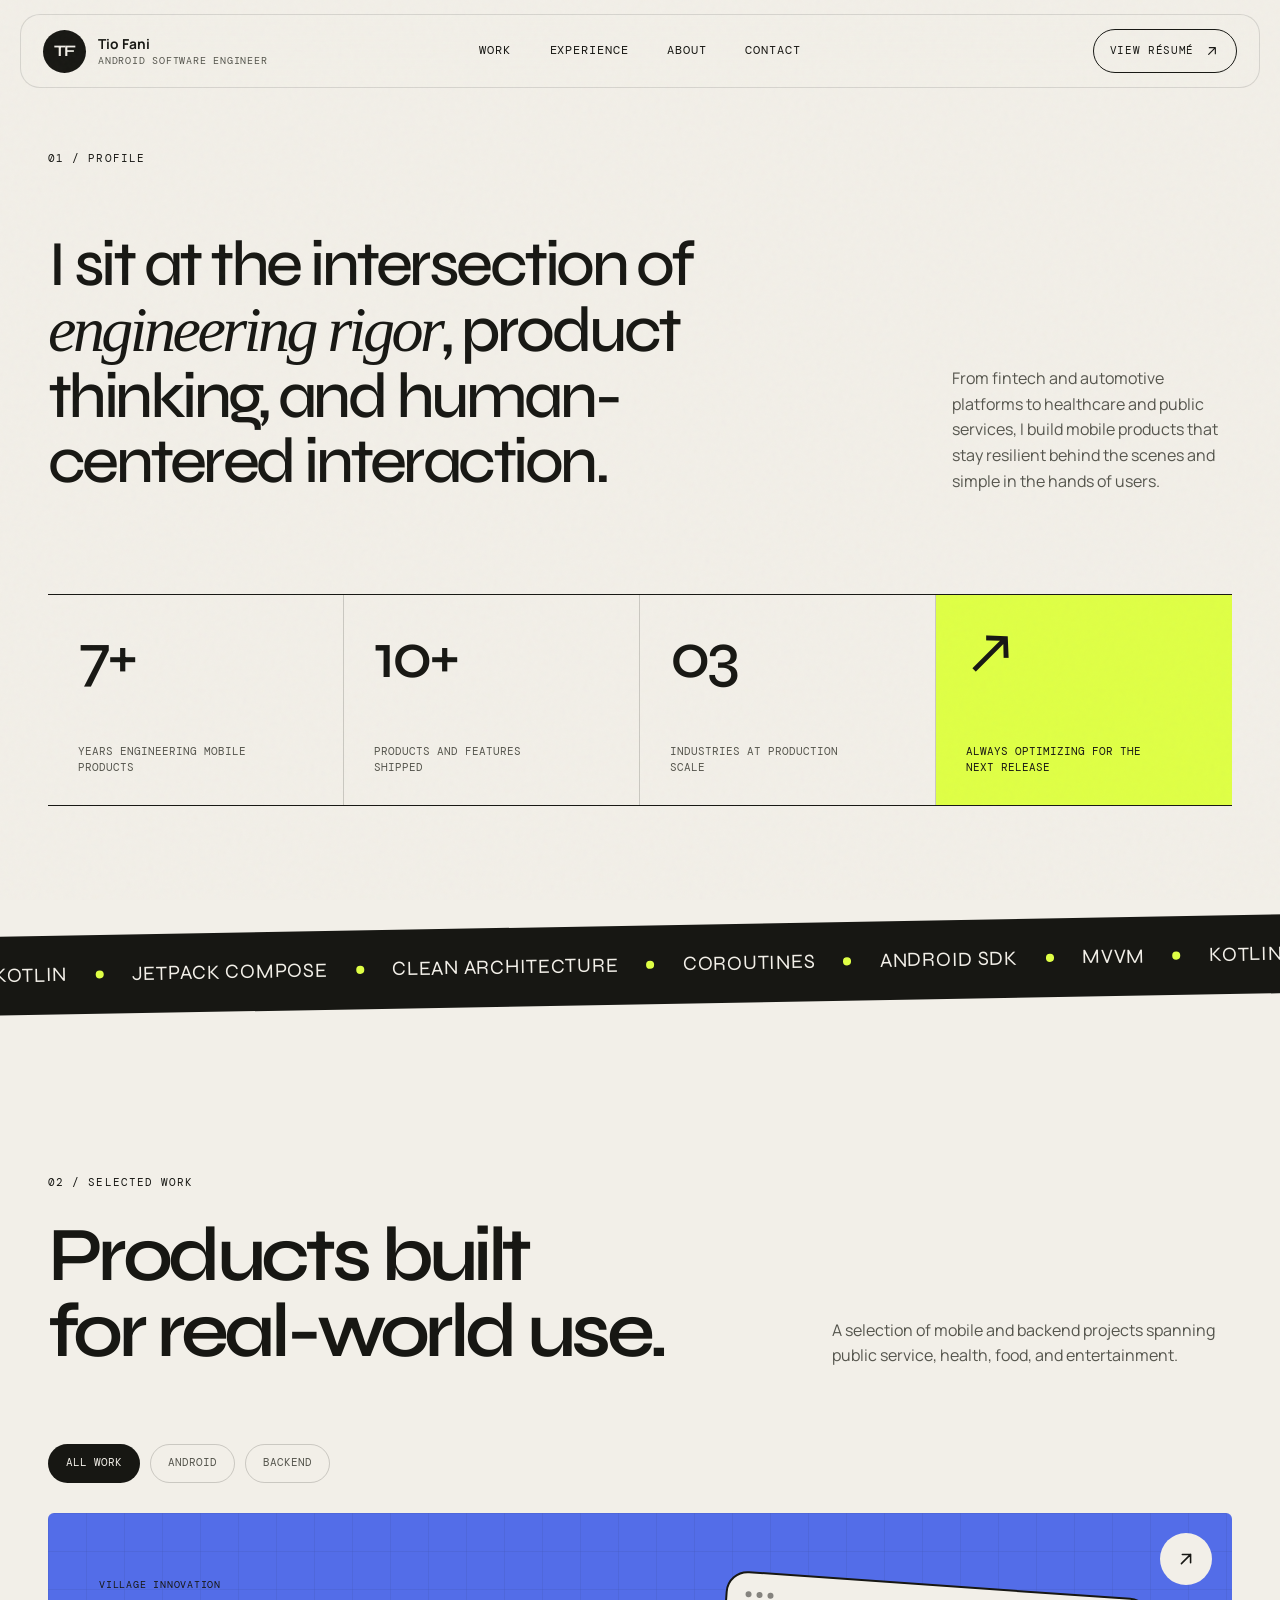
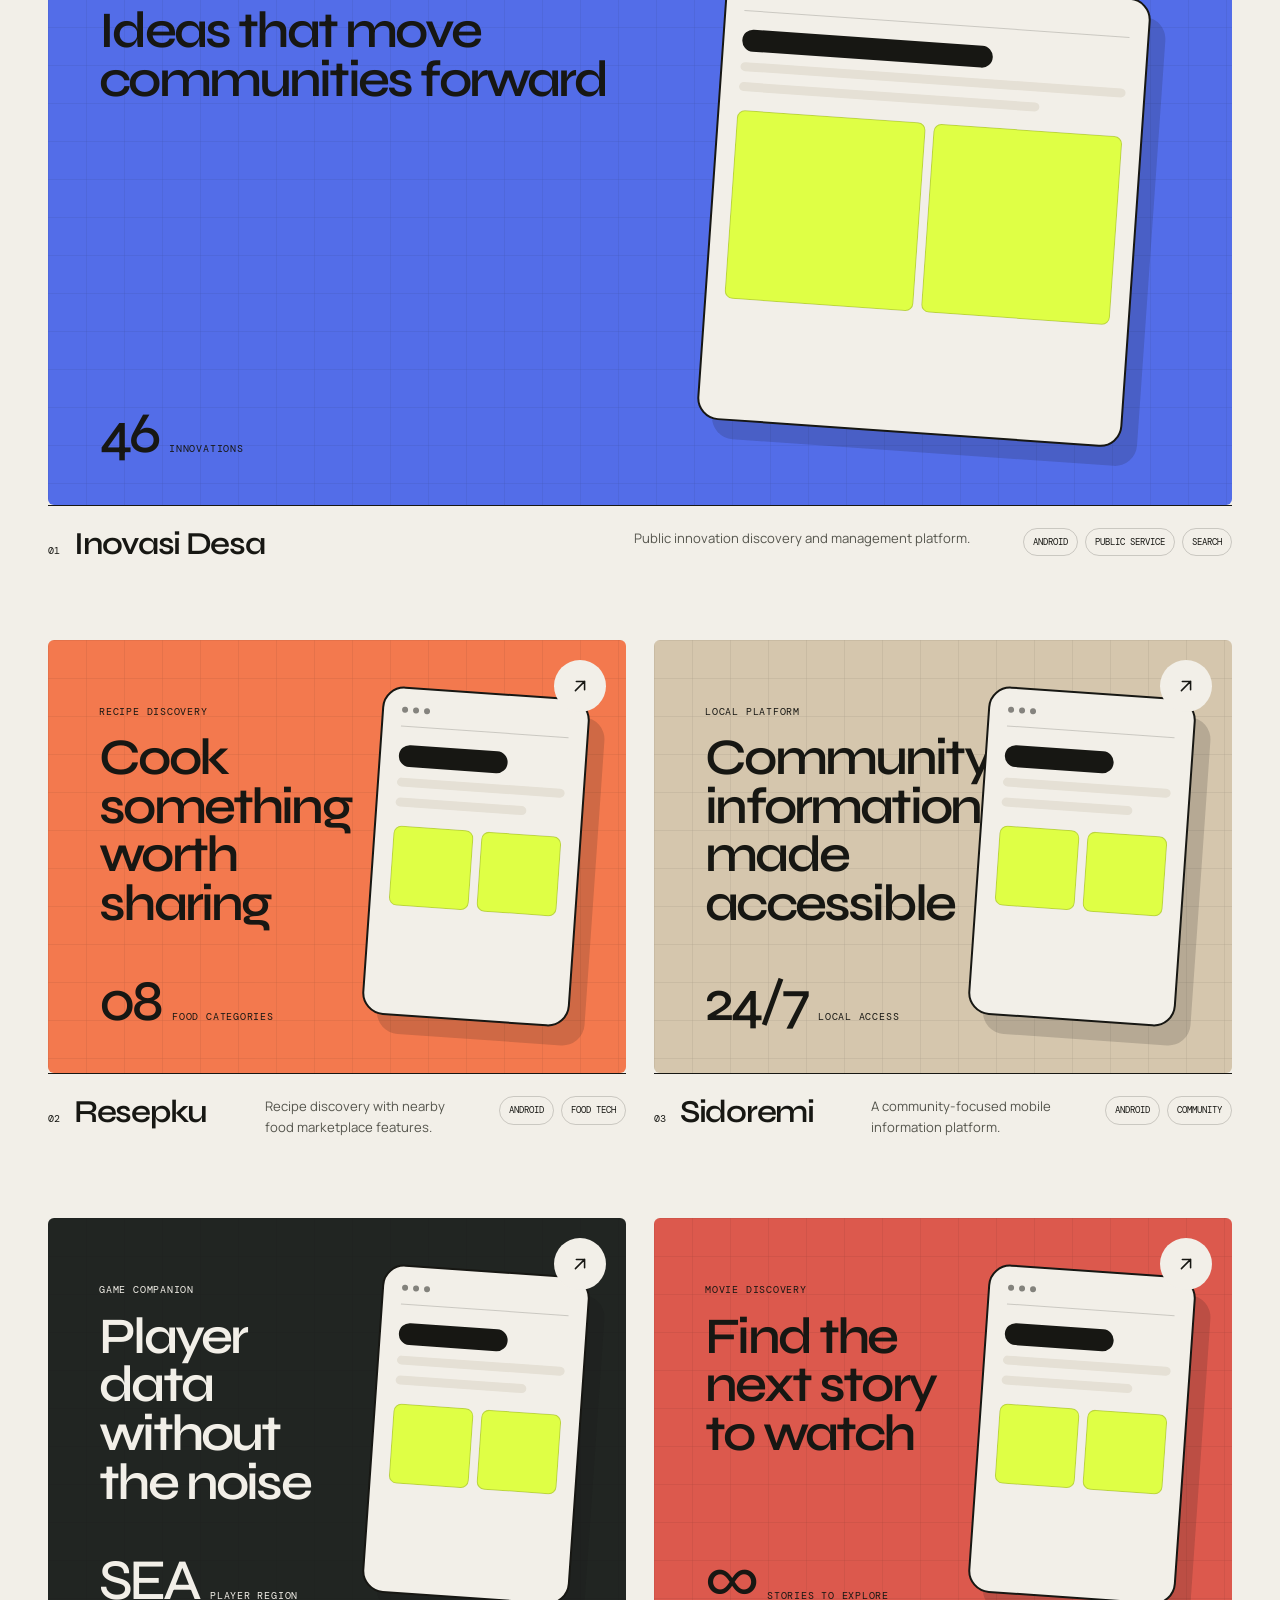
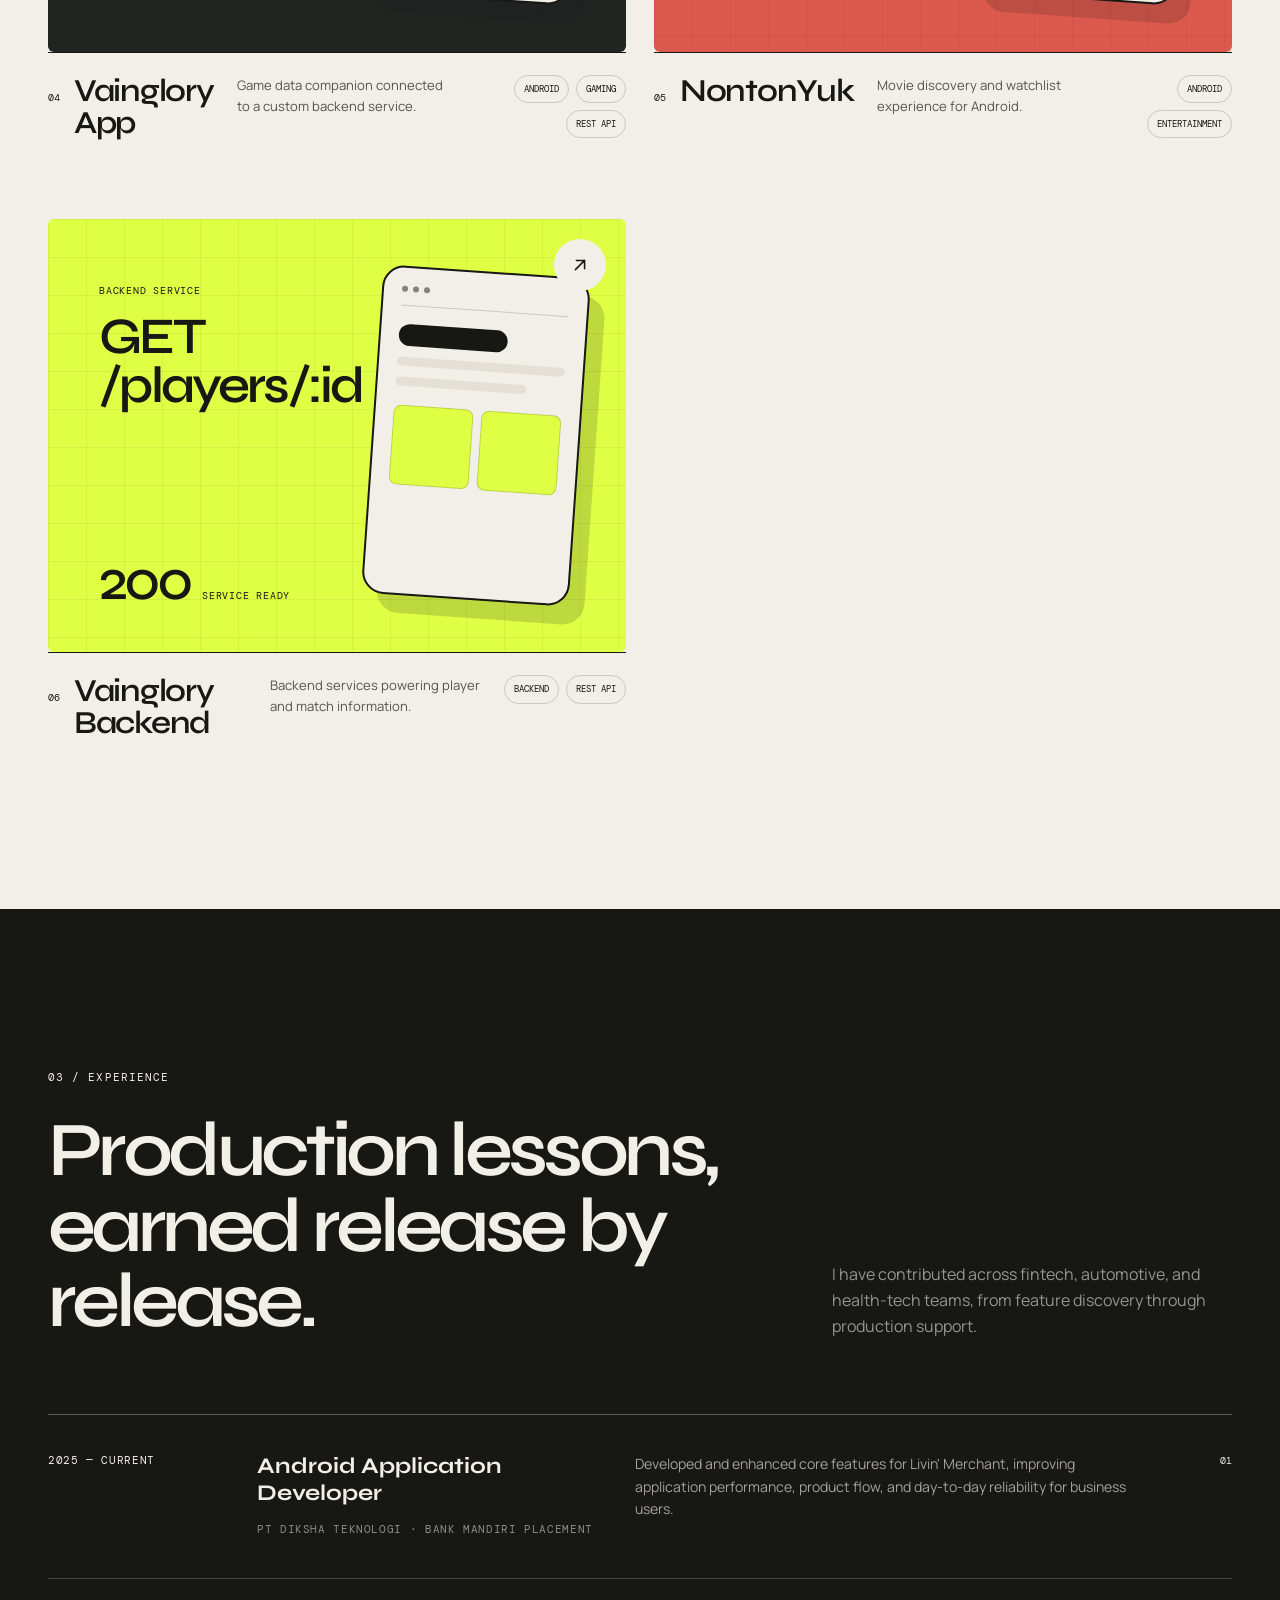
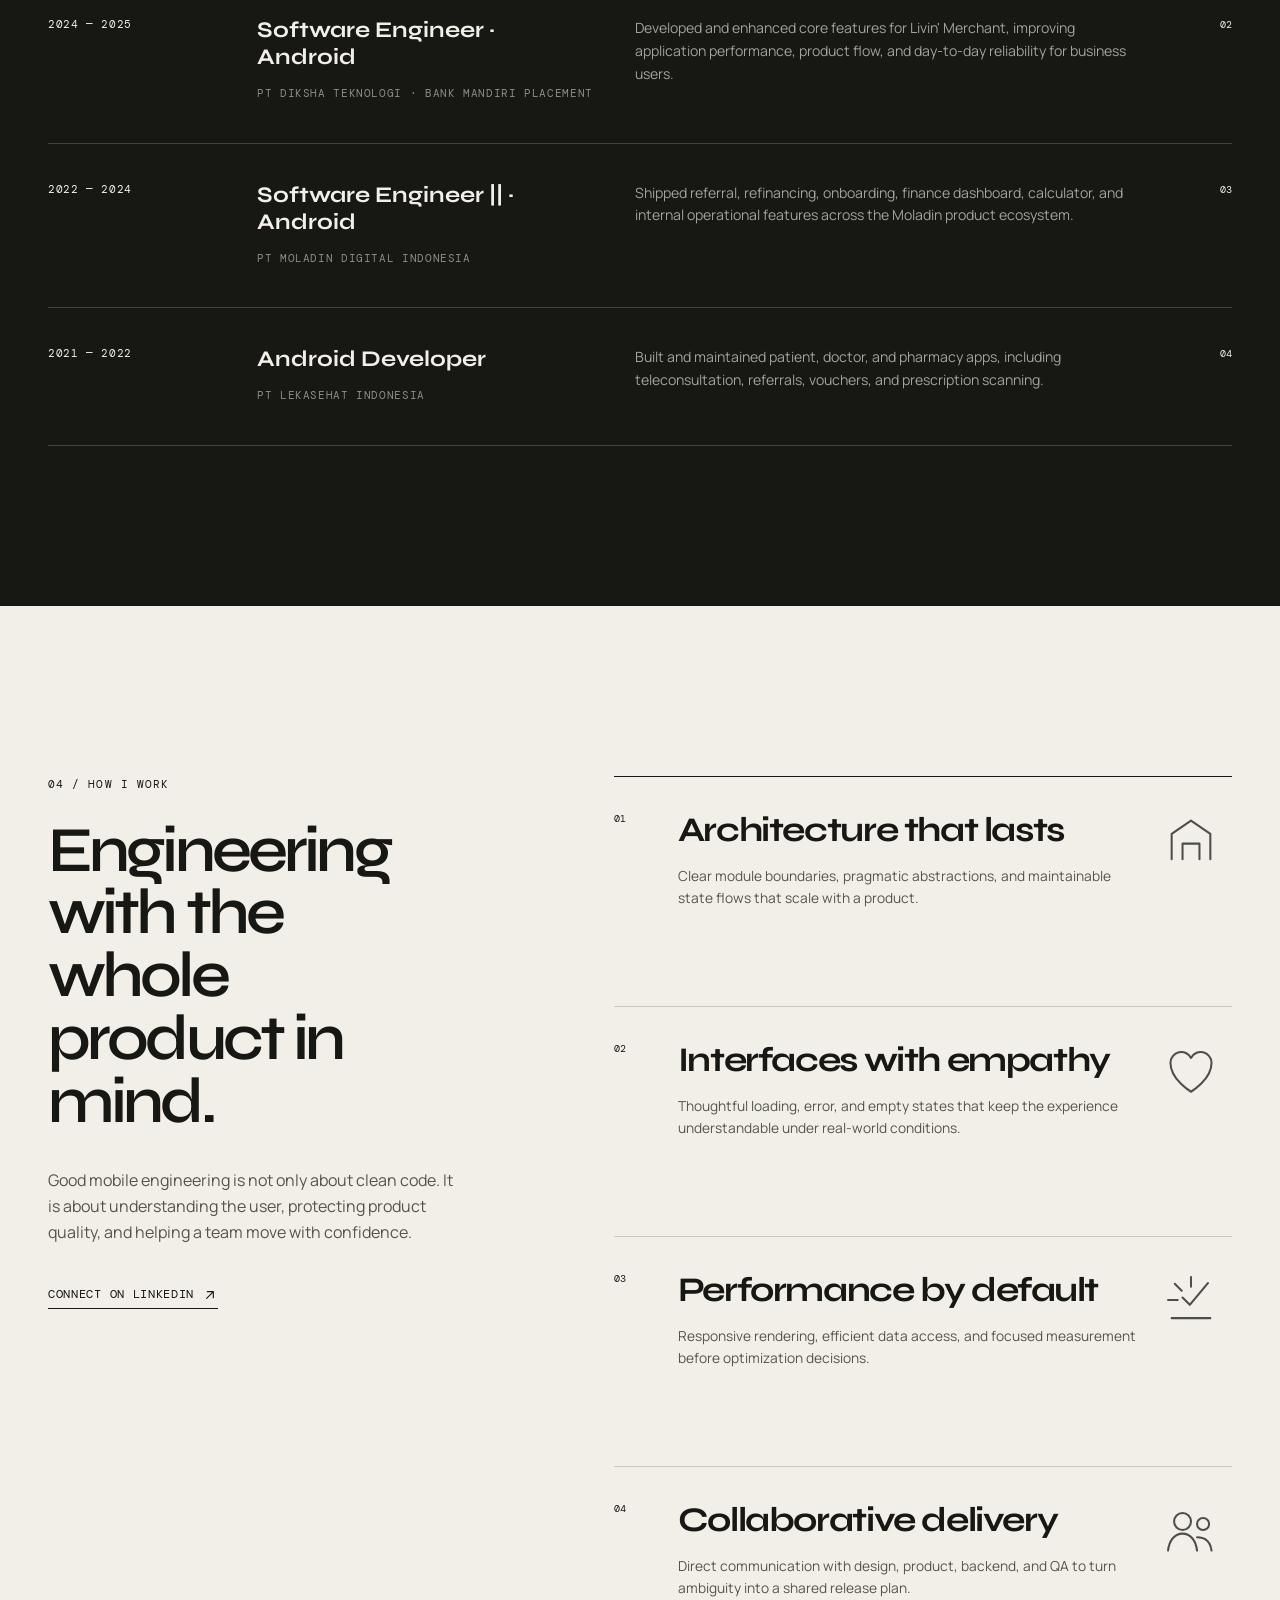
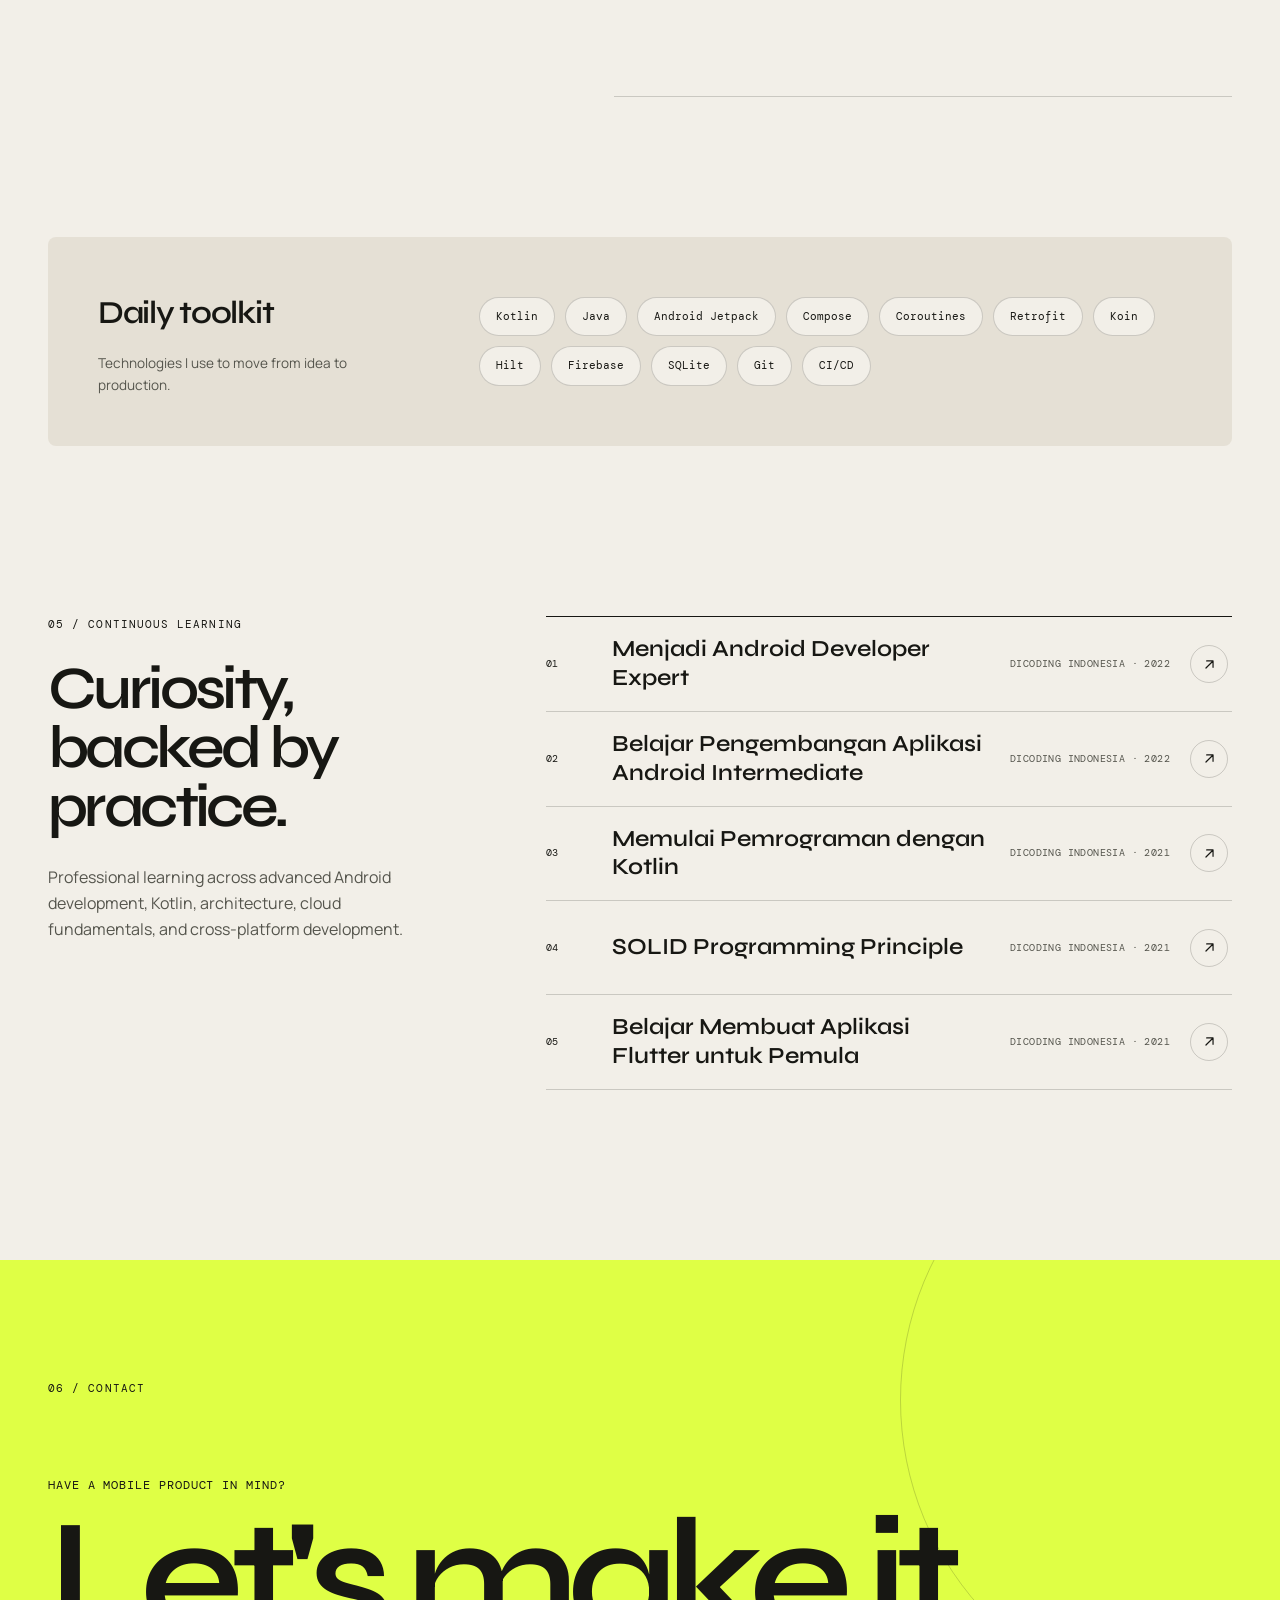
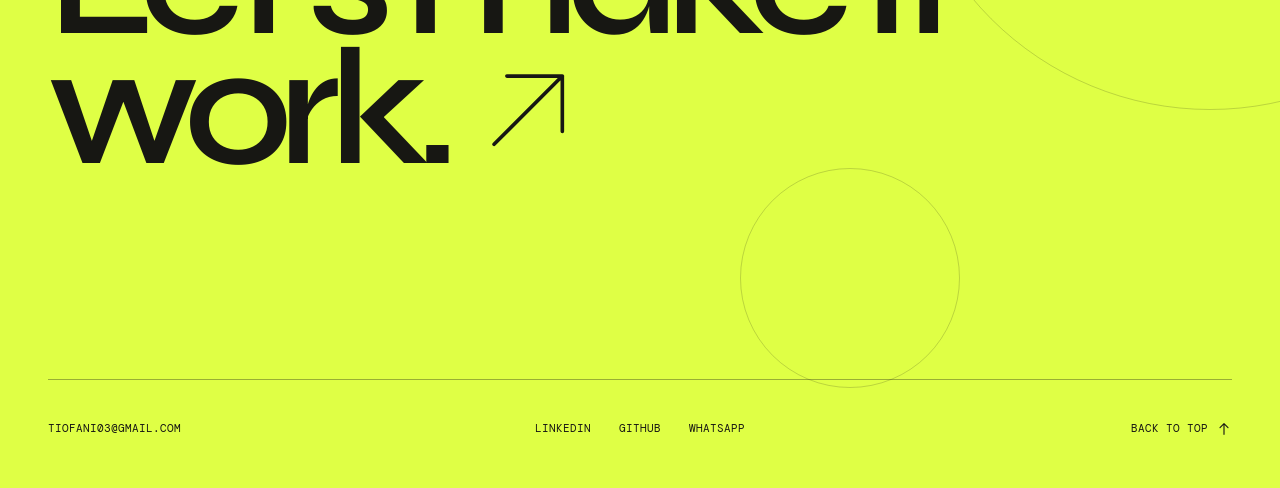
==== commit dce540b5: "add portfolio data and implement dynamic rendering for profile, projects, and experience" ====
--- a/index.html
+++ b/index.html
@@ -1,1492 +1,500 @@
-<!DOCTYPE html>
-<html
-  lang="en"
-  class="js no-touch cssanimations csstransforms csstransforms3d csstransitions js no-touch cssanimations csstransforms csstransforms3d csstransitions">
-  <head>
-    <meta http-equiv="Content-Type" content="text/html; charset=UTF-8" />
-
-    <meta http-equiv="X-UA-Compatible" content="IE=edge" />
-    <link href="assets/img/logo2.png" rel="icon" />
-    <title>Tio's Page</title>
+<!doctype html>
+<html lang="en">
+<head>
+    <meta charset="UTF-8"/>
+    <meta name="viewport" content="width=device-width, initial-scale=1"/>
     <meta
-      name="viewport"
-      content="width=device-width, initial-scale=1, maximum-scale=1" />
-
-    <link rel="stylesheet" href="./assets/css/reset.css" type="text/css" />
+            name="description"
+            content="Tio Fani is an Android-focused software engineer building reliable, thoughtful mobile products."/>
+    <meta name="theme-color" content="#f2efe8"/>
+
+    <title>Tio Fani — Android Software Engineer</title>
+
+    <link rel="icon" href="assets/img/logo2.png"/>
+    <link rel="preconnect" href="https://fonts.googleapis.com"/>
+    <link rel="preconnect" href="https://fonts.gstatic.com" crossorigin/>
     <link
-      rel="stylesheet"
-      href="./assets/css/bootstrap-grid.min.css"
-      type="text/css" />
-    <link rel="stylesheet" href="./assets/css/animations.css" type="text/css" />
-    <link
-      rel="stylesheet"
-      href="./assets/css/perfect-scrollbar.css"
-      type="text/css" />
-    <link
-      rel="stylesheet"
-      href="./assets/css/owl.carousel.css"
-      type="text/css" />
-    <link rel="stylesheet" href="./assets/css/main.css" type="text/css" />
-    <link rel="stylesheet" href="./assets/css/style.css" type="text/css" />
-  </head>
-
-  <body>
-    <!-- Animated Background -->
-    <div
-      class="lm-animated-bg"
-      style="
-        background-image: url('assets/img/main_bg.png');
-        background-position: calc(50% + -3.26917px) calc(50% + 1.4019px);
-      "></div>
-    <!-- /Animated Background -->
-
-    <!-- Loading animation -->
-    <div class="preloader" style="display: none">
-      <div class="preloader-animation">
-        <div class="preloader-spinner"></div>
-      </div>
+            href="https://fonts.googleapis.com/css2?family=DM+Mono:wght@300;400;500&family=Manrope:wght@400;500;600;700&family=Syne:wght@500;600;700&display=swap"
+            rel="stylesheet"/>
+    <link rel="stylesheet" href="assets/css/portfolio.css"/>
+</head>
+
+<body>
+<div class="scroll-progress" aria-hidden="true"></div>
+<div class="noise" aria-hidden="true"></div>
+<div class="cursor-glow" aria-hidden="true"></div>
+
+<header class="site-header" data-header>
+    <a class="brand" href="#top" aria-label="Tio Fani, back to top">
+        <span class="brand-mark">TF</span>
+        <span class="brand-copy">
+          <strong data-profile-name>Tio Fani</strong>
+          <span data-profile-role>Android Engineer</span>
+        </span>
+    </a>
+
+    <nav class="desktop-nav" aria-label="Primary navigation">
+        <a href="#work">Work</a>
+        <a href="#experience">Experience</a>
+        <a href="#about">About</a>
+        <a href="#contact">Contact</a>
+    </nav>
+
+    <a
+            class="header-cta magnetic"
+            href="assets/pdf/cv_tio.pdf"
+            data-profile-resume
+            target="_blank">
+        <span>View résumé</span>
+        <svg viewBox="0 0 24 24" aria-hidden="true">
+            <path d="M7 17 17 7M8 7h9v9"/>
+        </svg>
+    </a>
+
+    <button
+            class="menu-button"
+            type="button"
+            aria-label="Open navigation"
+            aria-expanded="false"
+            data-menu-button>
+        <span></span>
+        <span></span>
+    </button>
+</header>
+
+<div class="mobile-menu" data-mobile-menu>
+    <nav aria-label="Mobile navigation">
+        <a href="#work"><span>01</span> Work</a>
+        <a href="#experience"><span>02</span> Experience</a>
+        <a href="#about"><span>03</span> About</a>
+        <a href="#contact"><span>04</span> Contact</a>
+    </nav>
+    <div class="mobile-menu-footer">
+        <a href="mailto:tiofani03@gmail.com" data-profile-email
+        >tiofani03@gmail.com</a
+        >
+        <span data-profile-location>Purwokerto, Indonesia</span>
     </div>
-    <!-- /Loading animation -->
-
-    <div class="page">
-      <div class="page-content">
-        <!-- Site header -->
-        <header id="site_header" class="header mobile-menu-hide">
-          <div class="header-content">
-            <div class="header-photo">
-              <img
-                src="./assets/img/img_profile_picture.png"
-                alt="Alex Smith" />
+</div>
+
+<main id="top">
+    <section class="intro section-shell" id="intro">
+        <div class="section-index reveal">01 / Profile</div>
+        <div class="intro-statement">
+            <p class="statement reveal">
+                I sit at the intersection of
+                <span>engineering rigor</span>, product thinking, and human-centered
+                interaction.
+            </p>
+            <p class="intro-detail reveal">
+                From fintech and automotive platforms to healthcare and public
+                services, I build mobile products that stay resilient behind the
+                scenes and simple in the hands of users.
+            </p>
+        </div>
+
+        <div class="metric-grid" data-metrics>
+            <article class="metric-card metric-card-accent reveal">
+                <span class="metric-symbol">↗</span>
+                <span>Always optimizing for the next release</span>
+            </article>
+        </div>
+    </section>
+
+    <div class="marquee" aria-label="Technology stack">
+        <div class="marquee-track" data-technologies></div>
+    </div>
+
+    <section class="work section-shell" id="work">
+        <div class="section-heading">
+            <div>
+                <div class="section-index reveal">02 / Selected work</div>
+                <h2 class="reveal">Products built<br/>for real-world use.</h2>
             </div>
-            <div class="header-titles">
-              <h2>Tio Fani</h2>
-              <h4>Software Engineer</h4>
+            <p class="reveal">
+                A selection of mobile and backend projects spanning public service,
+                health, food, and entertainment.
+            </p>
+        </div>
+
+        <div class="project-filters reveal" role="group" aria-label="Filter projects">
+            <button class="is-active" type="button" data-filter="all">All work</button>
+            <button type="button" data-filter="android">Android</button>
+            <button type="button" data-filter="backend">Backend</button>
+        </div>
+
+        <div class="project-grid" data-projects></div>
+    </section>
+
+    <section class="experience" id="experience">
+        <div class="section-shell">
+            <div class="section-heading section-heading-light">
+                <div>
+                    <div class="section-index reveal">03 / Experience</div>
+                    <h2 class="reveal">Production lessons,<br/>earned release by release.</h2>
+                </div>
+                <p class="reveal">
+                    I have contributed across fintech, automotive, and health-tech
+                    teams, from feature discovery through production support.
+                </p>
             </div>
-          </div>
-
-          <ul class="main-menu">
-            <li class="active">
-              <a href="#home" class="nav-anim active">
-                <span class="menu-icon nav-menu-icon">
-                  <img src="./assets/img/home.svg" alt="home.svg" />
-                </span>
-                <span class="link-text">Home</span>
-              </a>
-            </li>
-            <li>
-              <a href="#about-me" class="nav-anim">
-                <span class="menu-icon nav-menu-icon">
-                  <img src="./assets/img/user.svg" alt="user.svg" />
-                </span>
-                <span class="link-text">About Me</span>
-              </a>
-            </li>
-            <li>
-              <a href="#resume" class="nav-anim">
-                <span class="menu-icon nav-menu-icon">
-                  <img src="./assets/img/book.svg" alt="book.svg" />
-                </span>
-                <span class="link-text">Resume</span>
-              </a>
-            </li>
-            <li>
-              <a href="#portfolio" class="nav-anim">
-                <span class="menu-icon nav-menu-icon">
-                  <img src="./assets/img/briefcase.svg" alt="briefcase.svg" />
-                </span>
-                <span class="link-text">Portfolio</span>
-              </a>
-            </li>
-            <li>
-              <a href="#contact" class="nav-anim">
-                <span class="menu-icon nav-menu-icon">
-                  <img src="./assets/img/idcard.svg" alt="idcard.svg" />
-                </span>
-                <span class="link-text">Contact</span>
-              </a>
-            </li>
-          </ul>
-
-          <div class="social-links">
-            <ul>
-              <li>
+
+            <div class="experience-list" data-experience></div>
+        </div>
+    </section>
+
+    <section class="about section-shell" id="about">
+        <div class="about-grid">
+            <div class="about-sticky">
+                <div class="section-index reveal">04 / How I work</div>
+                <h2 class="reveal">Engineering with the whole product in mind.</h2>
+                <p class="reveal">
+                    Good mobile engineering is not only about clean code. It is about
+                    understanding the user, protecting product quality, and helping a
+                    team move with confidence.
+                </p>
                 <a
-                  href="https://linkedin.com/in/tiofani03"
-                  target="_blank"
-                  title="LinkedIn">
-                  <img
-                    src="./assets/img/linkedin-white.svg"
-                    alt="linkedin-white.svg" />
+                        class="text-link reveal"
+                        href="https://linkedin.com/in/tiofani03"
+                        data-profile-linkedin
+                        target="_blank"
+                        rel="noreferrer">
+                    Connect on LinkedIn
+                    <svg viewBox="0 0 24 24" aria-hidden="true">
+                        <path d="M7 17 17 7M8 7h9v9"/>
+                    </svg>
                 </a>
-              </li>
-              <li>
-                <a
-                  href="https://www.instagram.com/tiofani03/?hl=id"
-                  target="_blank"
-                  title="Instagram">
-                  <img
-                    src="./assets/img/instagram-white.svg"
-                    alt="instagram-white.svg" />
+            </div>
+
+            <div class="principles" data-principles></div>
+        </div>
+
+        <div class="toolkit reveal">
+            <div class="toolkit-heading">
+                <span>Daily toolkit</span>
+                <p>Technologies I use to move from idea to production.</p>
+            </div>
+            <div class="tool-list" data-toolkit></div>
+        </div>
+    </section>
+
+    <section class="credentials section-shell" id="credentials">
+        <div class="credentials-copy">
+            <div class="section-index reveal">05 / Continuous learning</div>
+            <h2 class="reveal">Curiosity, backed by practice.</h2>
+            <p class="reveal">
+                Professional learning across advanced Android development, Kotlin,
+                architecture, cloud fundamentals, and cross-platform development.
+            </p>
+        </div>
+
+        <div class="certificate-list reveal" data-certificates></div>
+    </section>
+
+    <section class="contact" id="contact">
+        <div class="contact-shape shape-one" aria-hidden="true"></div>
+        <div class="contact-shape shape-two" aria-hidden="true"></div>
+        <div class="section-shell contact-inner">
+            <div class="section-index reveal">06 / Contact</div>
+            <p class="contact-kicker reveal">Have a mobile product in mind?</p>
+            <a
+                    class="contact-title reveal"
+                    href="mailto:tiofani03@gmail.com"
+                    data-profile-email-link>
+                Let's make it
+                <span>
+              work.
+              <svg viewBox="0 0 48 48" aria-hidden="true">
+                <path d="M8 40 40 8M14 8h26v26"/>
+              </svg>
+            </span>
+            </a>
+
+            <div class="contact-footer reveal">
+                <a href="mailto:tiofani03@gmail.com" data-profile-email
+                >tiofani03@gmail.com</a
+                >
+                <div class="social-row">
+                    <a
+                            href="https://linkedin.com/in/tiofani03"
+                            data-profile-linkedin
+                            target="_blank"
+                            rel="noreferrer">LinkedIn</a>
+                    <a
+                            href="https://github.com/tiofani03"
+                            data-profile-github
+                            target="_blank"
+                            rel="noreferrer">GitHub</a>
+                    <a
+                            href="https://wa.me/6282137138344"
+                            data-profile-whatsapp
+                            target="_blank"
+                            rel="noreferrer">WhatsApp</a>
+                </div>
+                <a class="back-to-top" href="#top">
+                    Back to top
+                    <svg viewBox="0 0 24 24" aria-hidden="true">
+                        <path d="M12 20V4M6 10l6-6 6 6"/>
+                    </svg>
                 </a>
-              </li>
-              <li>
-                <a
-                  href="mailto:tiofani03@gmail.com"
-                  target="_blank"
-                  title="Email">
-                  <img
-                    src="./assets/img/email-white.svg"
-                    alt="email-white.svg" />
-                </a>
-              </li>
-              <li>
-                <a
-                  href="https://wa.me/+6282137138344"
-                  target="_blank"
-                  title="Whatsapp">
-                  <img
-                    src="./assets/img/whatsapp-white.svg"
-                    alt="whatsapp-white.svg" />
-                </a>
-              </li>
-            </ul>
-          </div>
-
-          <div class="header-buttons">
-            <a
-              href="https://drive.google.com/file/d/1Rr7xOUp4G8By_WeIOmDtoQFBS016pPg2/view?usp=share_link"
-              target="_blank"
-              class="btn btn-primary"
-              >Download CV</a
-            >
-          </div>
-
-          <div class="copyrights">© 2022 All rights reserved.</div>
-        </header>
-        <!-- end Site header -->
-
-        <!-- Mobile Navigation -->
-        <div class="menu-toggle">
-          <span></span>
-          <span></span>
-          <span></span>
-        </div>
-        <!-- End Mobile Navigation -->
-
-        <!-- Arrows Nav -->
-        <div class="lmpixels-arrows-nav">
-          <div class="lmpixels-arrow-right arrow-nav">
-            <img
-              src="./assets/img/arrow-right.svg"
-              alt="arrow-right.svg"
-              class="arrow-nav-icon" />
-          </div>
-          <div class="lmpixels-arrow-left arrow-nav">
-            <img
-              src="./assets/img/arrow-left.svg"
-              alt="arrow-left.svg"
-              class="arrow-nav-icon" />
-          </div>
-        </div>
-        <!-- End Arrows Nav -->
-
-        <div class="content-area">
-          <div class="animated-sections">
-            <!-- Home Subpage -->
-            <section
-              data-id="home"
-              class="animated-section start-page ps ps--theme_default section-active"
-              data-ps-id="50ca926d-1057-5c35-a440-a11f41c96e01">
-              <div class="section-content vcentered">
-                <div class="row">
-                  <div class="col-sm-12 col-md-12 col-lg-12">
-                    <div class="title-block">
-                      <h2>Tio Fani</h2>
-                      <div class="sp-subtitle">Android Developer</div>
-                    </div>
-                  </div>
-                </div>
-              </div>
-              <div class="ps__scrollbar-x-rail" style="left: 0px; bottom: 0px">
-                <div
-                  class="ps__scrollbar-x"
-                  tabindex="0"
-                  style="left: 0px; width: 0px"></div>
-              </div>
-              <div
-                class="ps__scrollbar-y-rail"
-                style="top: 0px; right: 0px; height: 98px">
-                <div
-                  class="ps__scrollbar-y"
-                  tabindex="0"
-                  style="top: 0px; height: 0px"></div>
-              </div>
-            </section>
-            <!-- End of Home Subpage -->
-
-            <!-- About Me Subpage -->
-            <section
-              data-id="about-me"
-              class="animated-section ps ps--theme_default ps--active-y"
-              data-ps-id="909492e0-0bf0-0de6-bffe-bf6eebb8d9a4">
-              <div class="page-title">
-                <h2>About <span>Me</span></h2>
-              </div>
-
-              <div class="section-content">
-                <!-- Personal Information -->
-                <div class="row">
-                  <div class="col-xs-12 col-sm-7">
-                    <p>
-                      I am an experienced Mobile Developer specializing in
-                      Androidlication development. Proficient in Kotlin and with
-                      a basic understanding of Swift, I am skilled in utilizing
-                      frameworks such as Android Jetpack, Retrofit, and Flutter
-                      (basic). With a solid grasp of user interface (UI) and
-                      user experience (UX) design principles, I am dedicated to
-                      creating innovative solutions that provide exceptional
-                      user experiences. Possessing strong communication skills,
-                      I am well-prepared to contribute effectively within
-                      project teams.
-                    </p>
-                  </div>
-
-                  <div class="col-xs-12 col-sm-5">
-                    <div class="info-list">
-                      <ul>
-                        <li>
-                          <span class="title">Age</span>
-                          <span class="value" id="age"></span>
-                        </li>
-
-                        <li>
-                          <span class="title">Residence</span>
-                          <span class="value">Indonesia</span>
-                        </li>
-
-                        <li>
-                          <span class="title">Address</span>
-                          <span class="value"
-                            >Purwokerto, Banyumas Jawa Tengah</span
-                          >
-                        </li>
-
-                        <li>
-                          <span class="title">e-mail</span>
-                          <span class="value">tiofani03@gmail.com</span>
-                        </li>
-
-                        <li>
-                          <span class="title">Phone</span>
-                          <span class="value">+6282 1371 38344</span>
-                        </li>
-                      </ul>
-                    </div>
-                  </div>
-                </div>
-
-                <div class="white-space-50"></div>
-
-                <!-- Fun Facts -->
-                <div class="row">
-                  <div class="col-xs-12 col-sm-12">
-                    <div class="block-title">
-                      <h3>My <span>Hobbies</span></h3>
-                    </div>
-                  </div>
-                </div>
-
-                <div class="row">
-                  <div class="col-xs-12 col-sm-4">
-                    <div class="fun-fact gray-default">
-                      <img
-                        src="./assets/img/movie.svg"
-                        alt="movie.svg"
-                        width="50px"
-                        class="hobbies-icon" />
-                      <span class="fun-fact-block-value hobbies-text"
-                        >Movie</span
-                      >
-                    </div>
-                  </div>
-                  <div class="col-xs-12 col-sm-4">
-                    <div class="fun-fact gray-default">
-                      <img
-                        src="./assets/img/quiz.svg"
-                        alt="quiz.svg"
-                        width="50px"
-                        class="hobbies-icon" />
-                      <span class="fun-fact-block-value hobbies-text"
-                        >Quiz</span
-                      >
-                    </div>
-                  </div>
-                  <div class="col-xs-12 col-sm-4">
-                    <div class="fun-fact gray-default">
-                      <img
-                        src="./assets/img/game.svg"
-                        alt="game.svg"
-                        width="50px"
-                        class="hobbies-icon" />
-                      <span class="fun-fact-block-value hobbies-text"
-                        >Game</span
-                      >
-                    </div>
-                  </div>
-                  <!-- End of Fun Facts -->
-                </div>
-                <div
-                  class="ps__scrollbar-x-rail"
-                  style="left: 0px; bottom: 0px">
-                  <div
-                    class="ps__scrollbar-x"
-                    tabindex="0"
-                    style="left: 0px; width: 0px"></div>
-                </div>
-                <div class="ps__scrollbar-y-rail" style="top: 0px; right: 0px">
-                  <div
-                    class="ps__scrollbar-y"
-                    tabindex="0"
-                    style="top: 0px"></div>
-                </div>
-              </div>
-            </section>
-            <!-- End of About Me Subpage -->
-
-            <!-- Resume Subpage -->
-            <section
-              data-id="resume"
-              class="animated-section ps ps--theme_default ps--active-y"
-              data-ps-id="e5c0df0f-c352-99d0-def7-a40d23099754">
-              <!-- part 1 -->
-              <div class="page-title">
-                <h2>Resume</h2>
-              </div>
-
-              <div class="section-content">
-                <div class="row">
-                  <div class="col-xs-12 col-sm-7">
-                    <!-- start of education -->
-                    <div class="block-title">
-                      <h3><span>Work Experience</span></h3>
-                    </div>
-
-                    <div class="timeline timeline-second-style clearfix">
-                      <div class="timeline-item clearfix">
-                        <div class="left-part">
-                          <h5 class="item-period">Oct 2022 - Jan 2024</h5>
-                          <span class="item-company"
-                            >PT Moladin Digital Indonesia</span
-                          >
-                        </div>
-                        <div class="divider"></div>
-                        <div class="right-part">
-                          <h4 class="item-title">
-                            Software Engineer - Android
-                          </h4>
-                          <p>Develop and maintain Moladin Androidlication</p>
-                          <span class="item-company">- MD Referral</span>
-                          <span class="item-company">- Car Wishlist</span>
-                          <span class="item-company">- Soundingan</span>
-                          <span class="item-company">- Refinancing</span>
-                          <span class="item-company"
-                            >- Employee Onboarding</span
-                          >
-                          <span class="item-company">- Dealer Onboarding</span>
-                          <span class="item-company">- Finance Dashboard</span>
-                          <span class="item-company">- AFA Calculator</span>
-                        </div>
-                      </div>
-
-                      <div class="timeline-item clearfix">
-                        <div class="left-part">
-                          <h5 class="item-period">Mar 2022 - Aug 2022</h5>
-                          <span class="item-company"
-                            >PT Solutech Inovasi Teknologi</span
-                          >
-                        </div>
-                        <div class="divider"></div>
-                        <div class="right-part">
-                          <h4 class="item-title">
-                            Android Developer [Freelance]
-                          </h4>
-                          <p>
-                            Developed and maintained Androidlications for
-                            various clients.
-                          </p>
-                        </div>
-                      </div>
-
-                      <div class="timeline-item clearfix">
-                        <div class="left-part">
-                          <h5 class="item-period">Oct 2021 - Oct 2022</h5>
-                          <span class="item-company"
-                            >PT Lekasehat Indonesia</span
-                          >
-                        </div>
-                        <div class="divider"></div>
-                        <div class="right-part">
-                          <h4 class="item-title">Android Developer</h4>
-                          <p>
-                            Develop and maintain Lekasehat, Lekasehat Dokter,
-                            Lekasehat Pharmacy Androidlication
-                          </p>
-                          <span class="item-company">- Referral Program</span>
-                          <span class="item-company">- Referral Doctor</span>
-                          <span class="item-company"
-                            >- Covid & Malaria Consultation</span
-                          >
-                          <span class="item-company"
-                            >- The buying and selling of vouchers</span
-                          >
-                          <span class="item-company"
-                            >- Prescription Scanning</span
-                          >
-                          <span class="item-company">- etc</span>
-                        </div>
-                      </div>
-
-                      <div class="timeline-item clearfix">
-                        <div class="left-part">
-                          <h5 class="item-period">2019</h5>
-                          <span class="item-company"
-                            >CV Java Multi Mandiri Purwokerto</span
-                          >
-                        </div>
-                        <div class="divider"></div>
-                        <div class="right-part">
-                          <h4 class="item-title">Android Developer</h4>
-                          <p>
-                            Develop sales and quotation application for Android
-                          </p>
-                        </div>
-                      </div>
-                    </div>
-                    <!-- end of education -->
-
-                    <div class="white-space-50"></div>
-
-                    <!-- start of experience -->
-                    <div class="block-title">
-                      <h3><span>Experience</span></h3>
-                    </div>
-
-                    <div class="timeline timeline-second-style clearfix">
-                      <div class="timeline-item clearfix">
-                        <div class="left-part">
-                          <h5 class="item-period">2019-2020</h5>
-                          <span class="item-company"></span>
-                        </div>
-                        <div class="divider"></div>
-                        <div class="right-part">
-                          <h4 class="item-title">Android Based Project</h4>
-                          <p>
-                            Having made several android projects namely Inovasi
-                            Desa, Resepku. More project can be seen on my Github
-                            Profile.
-                          </p>
-                        </div>
-                      </div>
-                      <div class="timeline-item clearfix">
-                        <div class="left-part">
-                          <h5 class="item-period">2018</h5>
-                          <span class="item-company"></span>
-                        </div>
-                        <div class="divider"></div>
-                        <div class="right-part">
-                          <h4 class="item-title">
-                            Lab Assistant And Assistant Professor
-                          </h4>
-                          <p>
-                            Become a lab assistant in 3 different study
-                            programs, Informatics Engineering, Software
-                            Engineering, and Information Systems, with 3
-                            different courses such as Databases, Object-Oriented
-                            Programming, and Programming Algorithms
-                          </p>
-                        </div>
-                      </div>
-                    </div>
-                    <!-- end of experience -->
-
-                    <div class="white-space-50"></div>
-                  </div>
-
-                  <!-- Skills & Certificates -->
-                  <div class="col-xs-12 col-sm-5">
-                    <!-- Coding Skills -->
-                    <div class="block-title">
-                      <h3>Tech <span>Stacks</span></h3>
-                    </div>
-
-                    <div class="skills-info">
-                      <!-- Skill 5 -->
-                      <div class="skill-container">
-                        <h4 class="skills-title">Programming Language</h4>
-                        <div class="list">
-                          <ul>
-                            <li>Kotlin <i>(Proficient)</i></li>
-                            <li>Java <i>(Proficient)</i></li>
-                            <li>Dart <i>(Decent)</i></li>
-                          </ul>
-                        </div>
-                      </div>
-                      <!-- <div class="skill-container">
-                                            <h4 class="skills-title">Backend Framework</h4>
-                                            <div class="list">
-                                                <ul>
-                                                    <li>Laravel <i>(Proficient)</i></li>
-                                                    <li>Lumen <i>(Proficient)</i></li>
-                                                    <li>NodeJS <i>(Decent)</i></li>
-                                                    <li>Echo <i>(Decent)</i></li>
-                                                </ul>
-                                            </div>
-                                        </div>
-                                        <div class="skill-container">
-                                            <h4 class="skills-title">Frontend Framework & Libraries</h4>
-                                            <div class="list">
-                                                <ul>
-                                                    <li>Bootstrap <i>(Proficient)</i></li>
-                                                    <li>jQuery <i>(Proficient)</i></li>
-                                                    <li>ReactJS <i>(Decent)</i></li>
-                                                </ul>
-                                            </div>
-                                        </div> -->
-                      <div class="skill-container">
-                        <h4 class="skills-title">Databases</h4>
-                        <div class="list">
-                          <ul>
-                            <li>SQLite <i>(Proficient)</i></li>
-                            <li>Firebase <i>(Proficient)</i></li>
-                          </ul>
-                        </div>
-                      </div>
-                    </div>
-                    <!-- End of Coding Skills -->
-
-                    <div class="white-space-10"></div>
-
-                    <!-- Knowledges -->
-                    <div class="block-title">
-                      <h3>Knowledges</h3>
-                    </div>
-
-                    <ul class="knowledges">
-                      <li>Object Oriented Programing</li>
-                      <li>Git</li>
-                      <li>SOLID Principle</li>
-                      <li>Clean Architecture</li>
-                      <li>Kotlin</li>
-                      <li>MVVM</li>
-                      <li>Koin</li>
-                      <li>Dagger Hilt</li>
-                      <li>Firebase</li>
-                      <li>Google Maps</li>
-                    </ul>
-                    <!-- End of Knowledges -->
-                  </div>
-                  <!-- End of Skills & Certificates -->
-                </div>
-
-                <div class="white-space-50"></div>
-
-                <!-- Certificates -->
-                <div class="row">
-                  <div class="col-xs-12 col-sm-12">
-                    <div class="block-title">
-                      <h3>Certificates</h3>
-                    </div>
-                  </div>
-                </div>
-
-                <div class="row">
-                  <!-- Certificate 1 -->
-                  <div class="col-xs-12 col-sm-6">
-                    <div class="certificate-item clearfix">
-                      <a
-                        href="https://www.dicoding.com/certificates/ERZR5WWVQPYV"
-                        target="_blank"
-                        ><img
-                          class="card-img-top"
-                          src="assets/img/serti/1. Kotlin-1.jpg" />
-                      </a>
-                    </div>
-                  </div>
-                  <!-- End of Certificate 1 -->
-                  <!-- Certificate 2 -->
-                  <div class="col-xs-12 col-sm-6">
-                    <div class="certificate-item clearfix">
-                      <a
-                        href="https://www.dicoding.com/certificates/07Z6543QWXQR"
-                        target="_blank"
-                        ><img
-                          class="card-img-top"
-                          src="assets/img/serti/1.2solid-1.jpg" />
-                      </a>
-                    </div>
-                  </div>
-                  <!-- End of Certificate 2 -->
-
-                  <!-- Certificate 3 -->
-                  <div class="col-xs-12 col-sm-6">
-                    <div class="certificate-item clearfix">
-                      <a
-                        href="https://www.dicoding.com/certificates/0LZ0D2200X65"
-                        target="_blank"
-                        ><img
-                          class="card-img-top"
-                          src="assets/img/serti/1.3Android Pemula-1.jpg" />
-                      </a>
-                    </div>
-                  </div>
-                  <!-- End of Certificate 3 -->
-
-                  <!-- Certificate 4 -->
-                  <div class="col-xs-12 col-sm-6">
-                    <div class="certificate-item clearfix">
-                      <a
-                        href="https://www.dicoding.com/certificates/EYX4R00NOXDL"
-                        target="_blank"
-                        ><img
-                          class="card-img-top"
-                          src="assets/img/serti/1.3BFAA-1.jpg" />
-                      </a>
-                    </div>
-                  </div>
-                  <!-- End of Certificate 4 -->
-
-                  <div class="col-xs-12 col-sm-6">
-                    <div class="certificate-item clearfix">
-                      <a
-                        href="https://www.dicoding.com/certificates/72ZD2YYN9ZYW"
-                        target="_blank"
-                        ><img
-                          class="card-img-top"
-                          src="assets/img/serti/1.4jetpack-1.jpg" />
-                      </a>
-                    </div>
-                  </div>
-
-                  <div class="col-xs-12 col-sm-6">
-                    <div class="certificate-item clearfix">
-                      <a
-                        href="https://www.dicoding.com/certificates/07Z6RJWYMPQR"
-                        target="_blank"
-                        ><img
-                          class="card-img-top"
-                          src="assets/img/serti/1.4.intermediate.jpg" />
-                      </a>
-                    </div>
-                  </div>
-
-                  <div class="col-xs-12 col-sm-6">
-                    <div class="certificate-item clearfix">
-                      <a
-                        href="https://www.dicoding.com/certificates/53XEW5LJKXRN"
-                        target="_blank"
-                        ><img
-                          class="card-img-top"
-                          src="assets/img/serti/1.5.expert.jpg" />
-                      </a>
-                    </div>
-                  </div>
-
-                  <div class="col-xs-12 col-sm-6">
-                    <div class="certificate-item clearfix">
-                      <a href="#"
-                        ><img
-                          class="card-img-top"
-                          src="assets/img/serti/1.5 alcatel-1.jpg" />
-                      </a>
-                    </div>
-                  </div>
-
-                  <div class="col-xs-12 col-sm-6">
-                    <div class="certificate-item clearfix">
-                      <a
-                        href="https://www.dicoding.com/certificates/KEXL3Y7MWPG2"
-                        target="_blank"
-                        ><img
-                          class="card-img-top"
-                          src="assets/img/serti/2. dart-1.jpg" />
-                      </a>
-                    </div>
-                  </div>
-
-                  <div class="col-xs-12 col-sm-6">
-                    <div class="certificate-item clearfix">
-                      <a
-                        href="https://www.dicoding.com/certificates/MRZMKYNVKPYQ"
-                        target="_blank"
-                        ><img
-                          class="card-img-top"
-                          src="assets/img/serti/2.1flutter-pemula-1.jpg" />
-                      </a>
-                    </div>
-                  </div>
-
-                  <div class="col-xs-12 col-sm-6">
-                    <div class="certificate-item clearfix">
-                      <a
-                        href="https://www.dicoding.com/certificates/MRZMKYNVKPYQ"
-                        target="_blank"
-                        ><img
-                          class="card-img-top"
-                          img
-                          width="544"
-                          alt="image"
-                          src="https://user-images.githubusercontent.com/43690617/187219185-4031bae4-16ff-4fe0-8b18-fe51cf0a3644.png" />
-                      </a>
-                    </div>
-                  </div>
-                </div>
-                <!-- End of Certificates -->
-              </div>
-              <div class="ps__scrollbar-x-rail" style="left: 0px; bottom: 0px">
-                <div
-                  class="ps__scrollbar-x"
-                  tabindex="0"
-                  style="left: 0px; width: 0px"></div>
-              </div>
-              <div
-                class="ps__scrollbar-y-rail"
-                style="top: 0px; height: 415px; right: 0px">
-                <div
-                  class="ps__scrollbar-y"
-                  tabindex="0"
-                  style="top: 0px; height: 132px"></div>
-              </div>
-            </section>
-            <!-- End of Resume Subpage -->
-
-            <!-- Portfolio Subpage -->
-            <section
-              data-id="portfolio"
-              class="animated-section ps ps--theme_default ps--active-y"
-              data-ps-id="cd21f577-181e-c1ad-3e78-3848260716c3">
-              <div class="page-title">
-                <h2>Portfolio</h2>
-              </div>
-
-              <div class="section-content">
-                <div class="row">
-                  <div class="col-xs-12 col-sm-12">
-                    <!-- Portfolio Content -->
-                    <div class="portfolio-content">
-                      <ul class="portfolio-filters">
-                        <li class="active">
-                          <a
-                            class="filter btn btn-sm btn-link"
-                            data-group="category_all"
-                            >All</a
-                          >
-                        </li>
-                        <li class="non-active">
-                          <a class="filter btn btn-sm btn-link" data-group="app"
-                            >Mobile Apps</a
-                          >
-                        </li>
-                        <li class="non-active">
-                          <a class="filter btn btn-sm btn-link" data-group="web"
-                            >Website</a
-                          >
-                        </li>
-                        <li class="non-active">
-                          <a
-                            class="filter btn btn-sm btn-link"
-                            data-group="backend"
-                            >Backend</a
-                          >
-                        </li>
-                      </ul>
-
-                      <!-- Portfolio Grid -->
-                      <div
-                        class="portfolio-grid three-columns shuffle"
-                        style="
-                          position: relative;
-                          overflow: hidden;
-                          height: 574.156px;
-                          transition: height 450ms ease-out 0s;
-                        ">
-                        <figure
-                          class="item lbaudio shuffle-item filtered"
-                          data-groups='["category_all", "app"]'
-                          style="
-                            position: absolute;
-                            top: 0px;
-                            left: 0px;
-                            visibility: visible;
-                            transition: transform 450ms ease-out 0s,
-                              opacity 450ms ease-out 0s;
-                          ">
-                          <div class="portfolio-item-img">
-                            <img
-                              src="assets/img/porto/p1.png"
-                              alt="p1.png"
-                              title="Inovasi Desa" />
-                            <a
-                              href="https://play.google.com/store/apps/details?id=com.id.inovasidesa&hl=en_US&gl=US"
-                              target="_blank"
-                              title="Inovasi Desa"></a>
-                          </div>
-                          <h4 class="name">Inovasi Desa</h4>
-                          <span class="category">Android</span>
-                        </figure>
-
-                        <figure
-                          class="item standard shuffle-item filtered"
-                          data-groups='["category_all", "app"]'
-                          style="
-                            position: absolute;
-                            top: 0px;
-                            left: 0px;
-                            visibility: visible;
-                            opacity: 1;
-                            transform: translate3d(232px, 0px, 0px)
-                              scale3d(1, 1, 1);
-                            transition: transform 450ms ease-out 0s,
-                              opacity 450ms ease-out 0s;
-                          ">
-                          <div class="portfolio-item-img">
-                            <img
-                              src="assets/img/porto/p2.png"
-                              alt="github.png"
-                              title="Chat App" />
-                            <a target="_blank" class="ajax-page-load"></a>
-                          </div>
-                          <h4 class="name">Food Market</h4>
-                          <span class="category">Android</span>
-                        </figure>
-
-                        <figure
-                          class="item lbvideo shuffle-item filtered"
-                          data-groups='["category_all", "app"]'
-                          style="
-                            position: absolute;
-                            top: 0px;
-                            left: 0px;
-                            visibility: visible;
-                            opacity: 1;
-                            transform: translate3d(465px, 0px, 0px)
-                              scale3d(1, 1, 1);
-                            transition: transform 450ms ease-out 0s,
-                              opacity 450ms ease-out 0s;
-                          ">
-                          <div class="portfolio-item-img">
-                            <img
-                              src="assets/img/porto/p3.png"
-                              alt="p3.png"
-                              title="ResepKita" />
-                            <a
-                              href="https://github.com/Tiofani03/ResepKita"
-                              target="_blank"
-                              title="ResepKita"></a>
-                          </div>
-                          <h4 class="name">Resepku</h4>
-                          <span class="category">Android</span>
-                        </figure>
-
-                        <figure
-                          class="item standard shuffle-item filtered"
-                          data-groups='["category_all", "app"]'
-                          style="
-                            position: absolute;
-                            top: 0px;
-                            left: 0px;
-                            visibility: visible;
-                            opacity: 1;
-                            transform: translate3d(0px, 287px, 0px)
-                              scale3d(1, 1, 1);
-                            transition: transform 450ms ease-out 0s,
-                              opacity 450ms ease-out 0s;
-                          ">
-                          <div class="portfolio-item-img">
-                            <img
-                              src="assets/img/porto/p5.png"
-                              alt="p5.png"
-                              title="Sidoremi" />
-                            <a
-                              href="https://play.google.com/store/apps/details?id=com.id.sidoremi"
-                              target="_blank"
-                              title="Sidoremi"></a>
-                          </div>
-                          <h4 class="name">Sidoremi</h4>
-                          <span class="category">Android</span>
-                        </figure>
-
-                        <figure
-                          class="item standard shuffle-item filtered"
-                          data-groups='["category_all", "app"]'
-                          style="
-                            position: absolute;
-                            top: 0px;
-                            left: 0px;
-                            visibility: visible;
-                            opacity: 1;
-                            transform: translate3d(0px, 287px, 0px)
-                              scale3d(1, 1, 1);
-                            transition: transform 450ms ease-out 0s,
-                              opacity 450ms ease-out 0s;
-                          ">
-                          <div class="portfolio-item-img">
-                            <img
-                              src="https://user-images.githubusercontent.com/43690617/135492553-6deaf573-d32d-4ee7-a2d0-ba1be06c64eb.png"
-                              alt="github.png"
-                              title="Bacaanku" />
-                            <a
-                              href="https://github.com/Tiofani03/Bacaanku"
-                              target="_blank"
-                              title="Bacaanku"></a>
-                          </div>
-                          <h4 class="name">Bacaanku</h4>
-                          <span class="category">Android</span>
-                        </figure>
-
-                        <figure
-                          class="item standard shuffle-item filtered"
-                          data-groups='["category_all", "app"]'
-                          style="
-                            position: absolute;
-                            top: 0px;
-                            left: 0px;
-                            visibility: visible;
-                            opacity: 1;
-                            transform: translate3d(0px, 287px, 0px)
-                              scale3d(1, 1, 1);
-                            transition: transform 450ms ease-out 0s,
-                              opacity 450ms ease-out 0s;
-                          ">
-                          <div class="portfolio-item-img">
-                            <img
-                              src="https://user-images.githubusercontent.com/43690617/187157705-ebb97aee-8403-431f-ac1f-746eb990e75d.png"
-                              alt="github.png"
-                              title="NontonYuk" />
-                            <a
-                              href="https://github.com/Tiofani03/NontonYuk"
-                              target="_blank"
-                              title="NontonYuk"></a>
-                          </div>
-                          <h4 class="name">NontonYuk</h4>
-                          <span class="category">Android</span>
-                        </figure>
-
-                        <figure
-                          class="item standard shuffle-item filtered"
-                          data-groups='["category_all", "app"]'
-                          style="
-                            position: absolute;
-                            top: 0px;
-                            left: 0px;
-                            visibility: visible;
-                            opacity: 1;
-                            transform: translate3d(0px, 287px, 0px)
-                              scale3d(1, 1, 1);
-                            transition: transform 450ms ease-out 0s,
-                              opacity 450ms ease-out 0s;
-                          ">
-                          <div class="portfolio-item-img">
-                            <img
-                              src="https://user-images.githubusercontent.com/43690617/187159199-ee0a3d12-82b9-43e5-a728-ac5f047e98c3.png"
-                              alt="github.png"
-                              title="Dolan" />
-                            <a target="_blank" title="Dolan"></a>
-                          </div>
-                          <h4 class="name">Dolan</h4>
-                          <span class="category">Android</span>
-                        </figure>
-
-                        <figure
-                          class="item standard shuffle-item filtered"
-                          data-groups='["category_all", "app"]'
-                          style="
-                            position: absolute;
-                            top: 0px;
-                            left: 0px;
-                            visibility: visible;
-                            opacity: 1;
-                            transform: translate3d(0px, 287px, 0px)
-                              scale3d(1, 1, 1);
-                            transition: transform 450ms ease-out 0s,
-                              opacity 450ms ease-out 0s;
-                          ">
-                          <div class="portfolio-item-img">
-                            <img
-                              src="assets/img/porto/p6.png"
-                              alt="github.png"
-                              title="Vainglory App" />
-                            <a
-                              href="https://github.com/tiofani03/vaingloryApp-Android"
-                              target="_blank"
-                              title="VaingloruApp"></a>
-                          </div>
-                          <h4 class="name">Vainglory App</h4>
-                          <span class="category">Android</span>
-                        </figure>
-
-                        <figure
-                          class="item standard shuffle-item filtered"
-                          data-groups='["category_all", "app"]'
-                          style="
-                            position: absolute;
-                            top: 0px;
-                            left: 0px;
-                            visibility: visible;
-                            opacity: 1;
-                            transform: translate3d(0px, 287px, 0px)
-                              scale3d(1, 1, 1);
-                            transition: transform 450ms ease-out 0s,
-                              opacity 450ms ease-out 0s;
-                          ">
-                          <div class="portfolio-item-img">
-                            <img
-                              src="https://github.com/tiofani03/tiofani03.github.io/assets/43690617/46a7ab31-2132-4afb-8b1e-5bea170ce377"
-                              alt="github.png"
-                              title="Dolan" />
-                            <a
-                              target="https://github.com/Tiofani03/dolanan"
-                              title="Dolanan"></a>
-                          </div>
-                          <h4 class="name">Dolanan</h4>
-                          <span class="category">IOS</span>
-                        </figure>
-
-                        <figure
-                          class="item lbaudio shuffle-item filtered"
-                          data-groups='["category_all", "app"]'
-                          style="
-                            position: absolute;
-                            top: 0px;
-                            left: 0px;
-                            visibility: visible;
-                            transition: transform 450ms ease-out 0s,
-                              opacity 450ms ease-out 0s;
-                          ">
-                          <div class="portfolio-item-img">
-                            <img
-                              src="https://github.com/tiofani03/tiofani03.github.io/assets/43690617/75cba4cf-64fd-4762-84e5-08794f5a8e3a"
-                              alt="p1.png"
-                              title="Lekasehat - Konsultasi Dokter" />
-                            <a
-                              href="https://play.google.com/store/apps/details?id=com.lekasehat.user"
-                              target="_blank"
-                              title="Lekasehat - Konsultasi Dokter"></a>
-                          </div>
-                          <h4 class="name">Lekasehat - Konsultasi Dokter</h4>
-                          <span class="category">Android</span>
-                        </figure>
-
-                        <figure
-                          class="item lbaudio shuffle-item filtered"
-                          data-groups='["category_all", "app"]'
-                          style="
-                            position: absolute;
-                            top: 0px;
-                            left: 0px;
-                            visibility: visible;
-                            transition: transform 450ms ease-out 0s,
-                              opacity 450ms ease-out 0s;
-                          ">
-                          <div class="portfolio-item-img">
-                            <img
-                              src="https://github.com/tiofani03/tiofani03.github.io/assets/43690617/63086ca6-0a91-4eb6-b87d-7b96f90d902d"
-                              alt="p1.png"
-                              title="Leksahat Dokter" />
-                            <a
-                              href="https://play.google.com/store/apps/details?id=com.lekasehat.doctor"
-                              target="_blank"
-                              title="Lekasehat Dokter"></a>
-                          </div>
-                          <h4 class="name">Lekasehat Dokter</h4>
-                          <span class="category">Android</span>
-                        </figure>
-
-                        <figure
-                          class="item lbaudio shuffle-item filtered"
-                          data-groups='["category_all", "app"]'
-                          style="
-                            position: absolute;
-                            top: 0px;
-                            left: 0px;
-                            visibility: visible;
-                            transition: transform 450ms ease-out 0s,
-                              opacity 450ms ease-out 0s;
-                          ">
-                          <div class="portfolio-item-img">
-                            <img
-                              src="https://github.com/tiofani03/tiofani03.github.io/assets/43690617/149a7359-2e5e-4615-9674-2509bb4d7bdb"
-                              alt="p1.png"
-                              title="Leksahat Apotek" />
-                            <a
-                              href="https://play.google.com/store/apps/details?id=com.lekasehat.pharmacy"
-                              target="_blank"
-                              title="Lekasehat Apotek"></a>
-                          </div>
-                          <h4 class="name">Lekasehat Apotek</h4>
-                          <span class="category">Android</span>
-                        </figure>
-
-                        <figure
-                          class="item lbaudio shuffle-item filtered"
-                          data-groups='["category_all", "app"]'
-                          style="
-                            position: absolute;
-                            top: 0px;
-                            left: 0px;
-                            visibility: visible;
-                            transition: transform 450ms ease-out 0s,
-                              opacity 450ms ease-out 0s;
-                          ">
-                          <div class="portfolio-item-img">
-                            <img
-                              src="https://github.com/tiofani03/tiofani03.github.io/assets/43690617/08d3e5b7-a388-4fee-a610-a4c2cb31e8b3"
-                              alt="p1.png"
-                              title="Moladin Agen" />
-                            <a
-                              href="https://play.google.com/store/apps/details?id=com.moladin.moladinagent"
-                              target="_blank"
-                              title="Moladin Agent"></a>
-                          </div>
-                          <h4 class="name">Moladin Agen</h4>
-                          <span class="category">Android</span>
-                        </figure>
-
-                        <figure
-                          class="item lbaudio shuffle-item filtered"
-                          data-groups='["category_all", "app"]'
-                          style="
-                            position: absolute;
-                            top: 0px;
-                            left: 0px;
-                            visibility: visible;
-                            transition: transform 450ms ease-out 0s,
-                              opacity 450ms ease-out 0s;
-                          ">
-                          <div class="portfolio-item-img">
-                            <img
-                              src="https://github.com/tiofani03/tiofani03.github.io/assets/43690617/08d3e5b7-a388-4fee-a610-a4c2cb31e8b3"
-                              alt="p1.png"
-                              title="Moladin Internal" />
-                            <a
-                              href="https://play.google.com/store/apps/details?id=com.moladin.mofi"
-                              target="_blank"
-                              title="Moladin Internal"></a>
-                          </div>
-                          <h4 class="name">Moladin Internal</h4>
-                          <span class="category">Android</span>
-                        </figure>
-
-                        <figure
-                          class="item lbaudio shuffle-item filtered"
-                          data-groups='["category_all", "app"]'
-                          style="
-                            position: absolute;
-                            top: 0px;
-                            left: 0px;
-                            visibility: visible;
-                            transition: transform 450ms ease-out 0s,
-                              opacity 450ms ease-out 0s;
-                          ">
-                          <div class="portfolio-item-img">
-                            <img
-                              src="https://github.com/tiofani03/tiofani03.github.io/assets/43690617/3c24f373-347d-4704-944f-dd65d26cb351"
-                              alt="p1.png"
-                              title="MOFI Internal" />
-                            <a
-                              href="https://play.google.com/store/apps/details?id=com.moladingroup.MOFIInternal"
-                              target="_blank"
-                              title="MOFI Internal"></a>
-                          </div>
-                          <h4 class="name">MOFI Internal</h4>
-                          <span class="category">Android</span>
-                        </figure>
-
-                        <figure
-                          class="item lbaudio shuffle-item filtered"
-                          data-groups='["category_all", "web"]'
-                          style="
-                            position: absolute;
-                            top: 0px;
-                            left: 0px;
-                            visibility: visible;
-                            transition: transform 450ms ease-out 0s,
-                              opacity 450ms ease-out 0s;
-                          ">
-                          <div class="portfolio-item-img">
-                            <img
-                              src="https://github.com/tiofani03/tiofani03.github.io/assets/43690617/08d3e5b7-a388-4fee-a610-a4c2cb31e8b3"
-                              alt="p1.png"
-                              title="MOFI Finance Dashboard" />
-                            <a
-                              href="https://play.google.com/store/apps/details?id=com.moladingroup.MOFIInternal"
-                              target="_blank"
-                              title="MOFI Finance Dashboard"></a>
-                          </div>
-                          <h4 class="name">MOFI Finance Dashboard</h4>
-                          <span class="category">Web App</span>
-                        </figure>
-
-                        <figure
-                          class="item lbaudio shuffle-item filtered"
-                          data-groups='["category_all", "web"]'
-                          style="
-                            position: absolute;
-                            top: 0px;
-                            left: 0px;
-                            visibility: visible;
-                            transition: transform 450ms ease-out 0s,
-                              opacity 450ms ease-out 0s;
-                          ">
-                          <div class="portfolio-item-img">
-                            <img
-                              src="https://github.com/tiofani03/tiofani03.github.io/assets/43690617/08d3e5b7-a388-4fee-a610-a4c2cb31e8b3"
-                              alt="p1.png"
-                              title="AFA Calculator" />
-                            <a
-                              href="https://play.google.com/store/apps/details?id=com.moladingroup.MOFIInternal"
-                              target="_blank"
-                              title="AFA Calculator"></a>
-                          </div>
-                          <h4 class="name">AFA Calculator</h4>
-                          <span class="category">Web App</span>
-                        </figure>
-
-                        <figure
-                          class="item lbaudio shuffle-item filtered"
-                          data-groups='["category_all", "backend"]'
-                          style="
-                            position: absolute;
-                            top: 0px;
-                            left: 0px;
-                            visibility: visible;
-                            transition: transform 450ms ease-out 0s,
-                              opacity 450ms ease-out 0s;
-                          ">
-                          <div class="portfolio-item-img">
-                            <img
-                              src="assets/img/porto/p6.png"
-                              alt="p1.png"
-                              title="VaingloryApp Backend" />
-                            <a
-                              href="https://play.google.com/store/apps/details?id=com.id.inovasidesa&hl=en_US&gl=US"
-                              target="_blank"
-                              title="VaingloryApp Backend"></a>
-                          </div>
-                          <h4 class="name">VaingloryApp Backend</h4>
-                          <span class="category">Backend</span>
-                        </figure>
-                      </div>
-                    </div>
-                    <!-- End of Portfolio Content -->
-                  </div>
-                </div>
-              </div>
-              <div class="ps__scrollbar-x-rail" style="left: 0px; bottom: 0px">
-                <div
-                  class="ps__scrollbar-x"
-                  tabindex="0"
-                  style="left: 0px; width: 0px"></div>
-              </div>
-              <div
-                class="ps__scrollbar-y-rail"
-                style="top: 0px; height: 415px; right: 0px">
-                <div
-                  class="ps__scrollbar-y"
-                  tabindex="0"
-                  style="top: 0px; height: 240px"></div>
-              </div>
-            </section>
-            <!-- End of Portfolio Subpage -->
-
-            <!-- Contact Subpage -->
-            <section
-              data-id="contact"
-              class="animated-section ps ps--theme_default ps--active-y"
-              data-ps-id="24cf049c-eeb1-64ff-8e6a-97bbdb8e3a61">
-              <div class="page-title">
-                <h2>Contact</h2>
-              </div>
-
-              <div class="section-content">
-                <div class="row">
-                  <!-- Contact Info -->
-                  <div class="col-xs-12 col-sm-4">
-                    <a
-                      href="mailto: tiofani03@gmail.com"
-                      title="Email"
-                      class="contact"
-                      target="_blank">
-                      <div class="lm-info-block gray-default">
-                        <img
-                          src="assets/img/email.svg"
-                          alt="linkedin.svg"
-                          width="30px"
-                          class="contact-icon" />
-                        <h4>tiofani03@gmail.com</h4>
-                      </div>
-                    </a>
-                    <a
-                      href="https://www.linkedin.com/in/tiofani03"
-                      title="LinkedIn"
-                      class="contact"
-                      target="_blank">
-                      <div class="lm-info-block gray-default">
-                        <img
-                          src="./assets/img/linkedin.svg"
-                          alt="linkedin.svg"
-                          width="30px"
-                          class="contact-icon" />
-                        <h4>Tio Fani</h4>
-                      </div>
-                    </a>
-                    <a
-                      href="https://wa.me/+6282137138344"
-                      title="Whatsapp"
-                      class="contact"
-                      target="_blank">
-                      <div class="lm-info-block gray-default">
-                        <img
-                          src="./assets/img/whatsapp.svg"
-                          alt="whatsapp.svg"
-                          width="30px"
-                          class="contact-icon" />
-                        <h4>+6282137138344</h4>
-                      </div>
-                    </a>
-                    <a
-                      href="https://www.instagram.com/tiofani03/?hl=id"
-                      title="Instagram"
-                      class="contact"
-                      target="_blank">
-                      <div class="lm-info-block gray-default">
-                        <img
-                          src="./assets/img/instagram.svg"
-                          alt="instagram.svg"
-                          width="30px"
-                          class="contact-icon" />
-                        <h4>tiofani03</h4>
-                      </div>
-                    </a>
-                  </div>
-                  <!-- End of Contact Info -->
-
-                  <!-- Contact Form -->
-                  <div class="col-xs-12 col-sm-8">
-                    <div class="block-title">
-                      <h3>Send <span>Message</span></h3>
-                    </div>
-
-                    <form
-                      id="contact_form"
-                      class="contact-form"
-                      action="mailto:tiofani03@gmail.com"
-                      method="GET"
-                      novalidate="true">
-                      <div class="messages"></div>
-
-                      <div class="controls two-columns">
-                        <div class="fields clearfix">
-                          <div class="left-column">
-                            <div class="form-group form-group-with-icon">
-                              <input
-                                id="form_name"
-                                type="text"
-                                name="name"
-                                class="form-control"
-                                placeholder=""
-                                required="required"
-                                data-error="Name is required." />
-                              <label>Full Name</label>
-                              <div class="form-control-border"></div>
-                              <div class="help-block with-errors"></div>
-                            </div>
-
-                            <div class="form-group form-group-with-icon">
-                              <input
-                                id="form_email"
-                                type="email"
-                                name="email"
-                                class="form-control"
-                                placeholder=""
-                                required="required"
-                                data-error="Valid email is required." />
-                              <label>Email Address</label>
-                              <div class="form-control-border"></div>
-                              <div class="help-block with-errors"></div>
-                            </div>
-
-                            <div class="form-group form-group-with-icon">
-                              <input
-                                id="form_subject"
-                                type="text"
-                                name="subject"
-                                class="form-control"
-                                placeholder=""
-                                required="required"
-                                data-error="Subject is required." />
-                              <label>Subject</label>
-                              <div class="form-control-border"></div>
-                              <div class="help-block with-errors"></div>
-                            </div>
-                          </div>
-                          <div class="right-column">
-                            <div class="form-group form-group-with-icon">
-                              <textarea
-                                id="form_message"
-                                name="message"
-                                class="form-control"
-                                placeholder=""
-                                rows="7"
-                                required="required"
-                                data-error="Please, leave me a message."></textarea>
-                              <label>Message</label>
-                              <div class="form-control-border"></div>
-                              <div class="help-block with-errors"></div>
-                            </div>
-                          </div>
-                        </div>
-                        <input type="submit" value="Send message" />
-                      </div>
-                    </form>
-                  </div>
-                  <!-- End of Contact Form -->
-                </div>
-              </div>
-              <div class="ps__scrollbar-x-rail" style="left: 0px; bottom: 0px">
-                <div
-                  class="ps__scrollbar-x"
-                  tabindex="0"
-                  style="left: 0px; width: 0px"></div>
-              </div>
-              <div
-                class="ps__scrollbar-y-rail"
-                style="top: 0px; height: 415px; right: 0px">
-                <div
-                  class="ps__scrollbar-y"
-                  tabindex="0"
-                  style="top: 0px; height: 258px"></div>
-              </div>
-            </section>
-            <!-- End of Contact Subpage -->
-          </div>
-        </div>
-      </div>
-    </div>
-
-    <script src="./assets/js/jquery-2.1.3.min.js"></script>
-    <script src="./assets/js/modernizr.custom.js"></script>
-    <script src="./assets/js/animating.js"></script>
-
-    <script src="./assets/js/imagesloaded.pkgd.min.js"></script>
-
-    <script src="./assets/js/perfect-scrollbar.min.js"></script>
-    <script src="./assets/js/jquery.shuffle.min.js"></script>
-    <script src="./assets/js/masonry.pkgd.min.js"></script>
-    <script src="./assets/js/owl.carousel.min.js"></script>
-
-    <script src="./assets/js/validator.js"></script>
-    <script src="./assets/js/main.js"></script>
-
-    <script src="./assets/js/script.js"></script>
-  </body>
+            </div>
+        </div>
+    </section>
+</main>
+
+<script id="portfolio-data-fallback" type="application/json">
+    {
+        "profile": {
+            "name": "Tio Fani",
+            "role": "Android Software Engineer",
+            "location": "Purwokerto, Indonesia",
+            "careerStart": "2019-01-01",
+            "email": "tiofani03@gmail.com",
+            "resume": "assets/pdf/cv_tio.pdf",
+            "github": "https://github.com/tiofani03",
+            "linkedin": "https://linkedin.com/in/tiofani03",
+            "whatsapp": "https://wa.me/6282137138344"
+        },
+        "metrics": [
+            {
+                "value": "experience",
+                "suffix": "+",
+                "label": "Years engineering mobile products"
+            },
+            {
+                "value": "10",
+                "suffix": "+",
+                "label": "Products and features shipped"
+            },
+            {
+                "value": "03",
+                "suffix": "",
+                "label": "Industries at production scale"
+            }
+        ],
+        "technologies": [
+            "Kotlin",
+            "Jetpack Compose",
+            "Clean Architecture",
+            "Coroutines",
+            "Android SDK",
+            "MVVM",
+            "Kotlin Multiplatform",
+            "AI and Generative AI",
+            "Android SDK",
+            "WebRTC",
+            "MQTT",
+            "Websockets"
+        ],
+        "projects": [
+            {
+                "title": "Inovasi Desa",
+                "category": "android",
+                "type": "Public Service",
+                "description": "Public innovation discovery and management platform.",
+                "url": "https://play.google.com/store/apps/details?id=com.id.inovasidesa",
+                "tags": [
+                    "Android",
+                    "Public service",
+                    "Search"
+                ],
+                "accent": "blue",
+                "featured": true,
+                "visual": {
+                    "eyebrow": "Village Innovation",
+                    "headline": "Ideas that move communities forward",
+                    "metric": "46",
+                    "metricLabel": "Innovations"
+                }
+            },
+            {
+                "title": "Resepku",
+                "category": "android",
+                "type": "Food Tech",
+                "description": "Recipe discovery with nearby food marketplace features.",
+                "url": "https://github.com/Tiofani03/ResepKita",
+                "tags": [
+                    "Android",
+                    "Food tech"
+                ],
+                "accent": "orange",
+                "visual": {
+                    "eyebrow": "Recipe Discovery",
+                    "headline": "Cook something worth sharing",
+                    "metric": "08",
+                    "metricLabel": "Food categories"
+                }
+            },
+            {
+                "title": "Sidoremi",
+                "category": "android",
+                "type": "Community",
+                "description": "A community-focused mobile information platform.",
+                "url": "https://play.google.com/store/apps/details?id=com.id.sidoremi",
+                "tags": [
+                    "Android",
+                    "Community"
+                ],
+                "accent": "sand",
+                "visual": {
+                    "eyebrow": "Local Platform",
+                    "headline": "Community information, made accessible",
+                    "metric": "24/7",
+                    "metricLabel": "Local access"
+                }
+            },
+            {
+                "title": "Vainglory App",
+                "category": "android",
+                "type": "Gaming",
+                "description": "Game data companion connected to a custom backend service.",
+                "url": "https://github.com/tiofani03/vaingloryApp-Android",
+                "tags": [
+                    "Android",
+                    "Gaming",
+                    "REST API"
+                ],
+                "accent": "ink",
+                "visual": {
+                    "eyebrow": "Game Companion",
+                    "headline": "Player data without the noise",
+                    "metric": "SEA",
+                    "metricLabel": "Player region"
+                }
+            },
+            {
+                "title": "NontonYuk",
+                "category": "android",
+                "type": "Entertainment",
+                "description": "Movie discovery and watchlist experience for Android.",
+                "url": "https://github.com/Tiofani03/NontonYuk",
+                "tags": [
+                    "Android",
+                    "Entertainment"
+                ],
+                "accent": "red",
+                "visual": {
+                    "eyebrow": "Movie Discovery",
+                    "headline": "Find the next story to watch",
+                    "metric": "Infinity",
+                    "metricLabel": "Stories to explore"
+                }
+            },
+            {
+                "title": "Vainglory Backend",
+                "category": "backend",
+                "type": "REST API",
+                "description": "Backend services powering player and match information.",
+                "url": "https://github.com/tiofani03/vaingloryApp-Backend",
+                "tags": [
+                    "Backend",
+                    "REST API"
+                ],
+                "accent": "lime",
+                "visual": {
+                    "eyebrow": "Backend Service",
+                    "headline": "GET /players/:id",
+                    "metric": "200",
+                    "metricLabel": "Service ready"
+                }
+            }
+        ],
+        "experience": [
+            {
+                "period": "2024 - 2025",
+                "role": "Software Engineer - Android",
+                "company": "PT Diksha Teknologi - Bank Mandiri placement",
+                "description": "Developed and enhanced core features for Livin' Merchant, improving application performance, product flow, and day-to-day reliability for business users."
+            },
+            {
+                "period": "2022 - 2024",
+                "role": "Software Engineer - Android",
+                "company": "PT Moladin Digital Indonesia",
+                "description": "Shipped referral, refinancing, onboarding, finance dashboard, calculator, and internal operational features across the Moladin product ecosystem."
+            },
+            {
+                "period": "2021 - 2022",
+                "role": "Android Developer",
+                "company": "PT Lekasehat Indonesia",
+                "description": "Built and maintained patient, doctor, and pharmacy apps, including teleconsultation, referrals, vouchers, and prescription scanning."
+            },
+            {
+                "period": "2019 - 2022",
+                "role": "Android Developer - Freelance",
+                "company": "Solutech and independent projects",
+                "description": "Delivered mobile products for a range of client needs, from sales and quotation tools to public service applications."
+            }
+        ],
+        "principles": [
+            {
+                "title": "Architecture that lasts",
+                "description": "Clear module boundaries, pragmatic abstractions, and maintainable state flows that scale with a product.",
+                "icon": "architecture"
+            },
+            {
+                "title": "Interfaces with empathy",
+                "description": "Thoughtful loading, error, and empty states that keep the experience understandable under real-world conditions.",
+                "icon": "empathy"
+            },
+            {
+                "title": "Performance by default",
+                "description": "Responsive rendering, efficient data access, and focused measurement before optimization decisions.",
+                "icon": "performance"
+            },
+            {
+                "title": "Collaborative delivery",
+                "description": "Direct communication with design, product, backend, and QA to turn ambiguity into a shared release plan.",
+                "icon": "collaboration"
+            }
+        ],
+        "toolkit": [
+            "Kotlin",
+            "Java",
+            "Android Jetpack",
+            "Compose",
+            "Coroutines",
+            "Retrofit",
+            "Koin",
+            "Hilt",
+            "Firebase",
+            "SQLite",
+            "Git",
+            "CI/CD"
+        ],
+        "certificates": [
+            {
+                "title": "Menjadi Android Developer Expert",
+                "issuer": "Dicoding Indonesia",
+                "year": "2022",
+                "url": "https://www.dicoding.com/certificates/53XEW5LJKXRN"
+            },
+            {
+                "title": "Belajar Pengembangan Aplikasi Android Intermediate",
+                "issuer": "Dicoding Indonesia",
+                "year": "2022",
+                "url": "https://www.dicoding.com/certificates/07Z6RJWYMPQR"
+            },
+            {
+                "title": "Memulai Pemrograman dengan Kotlin",
+                "issuer": "Dicoding Indonesia",
+                "year": "2021",
+                "url": "https://www.dicoding.com/certificates/ERZR5WWVQPYV"
+            },
+            {
+                "title": "SOLID Programming Principle",
+                "issuer": "Dicoding Indonesia",
+                "year": "2021",
+                "url": "https://www.dicoding.com/certificates/07Z6543QWXQR"
+            },
+            {
+                "title": "Belajar Membuat Aplikasi Flutter untuk Pemula",
+                "issuer": "Dicoding Indonesia",
+                "year": "2021",
+                "url": "https://www.dicoding.com/certificates/MRZMKYNVKPYQ"
+            }
+        ]
+    }
+</script>
+<script src="assets/js/portfolio.js"></script>
+</body>
 </html>
--- a/assets/css/portfolio.css
+++ b/assets/css/portfolio.css
@@ -0,0 +1,1614 @@
+:root {
+  --paper: #f2efe8;
+  --paper-deep: #e5e0d5;
+  --ink: #171713;
+  --ink-soft: #55554d;
+  --acid: #dfff45;
+  --blue: #536de8;
+  --orange: #f3794e;
+  --red: #dc594d;
+  --line: rgba(23, 23, 19, 0.18);
+  --display: "Syne", sans-serif;
+  --body: "Manrope", sans-serif;
+  --mono: "DM Mono", monospace;
+  --page: min(1440px, calc(100vw - 96px));
+}
+
+* {
+  box-sizing: border-box;
+}
+
+html {
+  scroll-behavior: smooth;
+}
+
+body {
+  margin: 0;
+  background: var(--paper);
+  color: var(--ink);
+  font-family: var(--body);
+  font-size: 16px;
+  line-height: 1.6;
+  overflow-x: hidden;
+}
+
+body.menu-open {
+  overflow: hidden;
+}
+
+::selection {
+  background: var(--acid);
+  color: var(--ink);
+}
+
+a {
+  color: inherit;
+  text-decoration: none;
+}
+
+button,
+input,
+textarea {
+  font: inherit;
+}
+
+img {
+  display: block;
+  max-width: 100%;
+}
+
+svg {
+  fill: none;
+  stroke: currentColor;
+  stroke-linecap: round;
+  stroke-linejoin: round;
+  stroke-width: 1.7;
+}
+
+.noise {
+  position: fixed;
+  inset: 0;
+  z-index: 100;
+  pointer-events: none;
+  opacity: 0.045;
+  background-image: url("data:image/svg+xml,%3Csvg viewBox='0 0 180 180' xmlns='http://www.w3.org/2000/svg'%3E%3Cfilter id='n'%3E%3CfeTurbulence type='fractalNoise' baseFrequency='.9' numOctaves='4' stitchTiles='stitch'/%3E%3C/filter%3E%3Crect width='100%25' height='100%25' filter='url(%23n)' opacity='.65'/%3E%3C/svg%3E");
+}
+
+.cursor-glow {
+  position: fixed;
+  left: 0;
+  top: 0;
+  width: 340px;
+  height: 340px;
+  border-radius: 50%;
+  background: rgba(223, 255, 69, 0.2);
+  filter: blur(70px);
+  pointer-events: none;
+  z-index: -1;
+  opacity: 0;
+  transform: translate3d(-50%, -50%, 0);
+  transition: opacity 0.4s ease;
+}
+
+.scroll-progress {
+  position: fixed;
+  left: 0;
+  top: 0;
+  width: 100%;
+  height: 3px;
+  background: var(--acid);
+  z-index: 110;
+  transform: scaleX(0);
+  transform-origin: left;
+}
+
+.section-shell {
+  width: var(--page);
+  margin-inline: auto;
+}
+
+.site-header {
+  position: fixed;
+  top: 14px;
+  left: 50%;
+  z-index: 90;
+  width: min(1240px, calc(100vw - 36px));
+  height: 74px;
+  padding: 0 22px;
+  display: grid;
+  grid-template-columns: 1fr auto 1fr;
+  align-items: center;
+  transform: translateX(-50%);
+  background: rgba(242, 239, 232, 0.82);
+  border: 1px solid rgba(23, 23, 19, 0.12);
+  border-radius: 20px;
+  backdrop-filter: blur(18px);
+  transition:
+    background 0.35s ease,
+    padding 0.35s ease,
+    border-color 0.35s ease,
+    transform 0.35s ease,
+    box-shadow 0.35s ease;
+}
+
+.site-header.is-scrolled {
+  background: rgba(242, 239, 232, 0.94);
+  box-shadow: 0 16px 36px rgba(23, 23, 19, 0.08);
+}
+
+.brand {
+  display: inline-flex;
+  align-items: center;
+  gap: 12px;
+  justify-self: start;
+}
+
+.brand-mark {
+  width: 43px;
+  aspect-ratio: 1;
+  display: grid;
+  place-items: center;
+  background: var(--ink);
+  color: var(--paper);
+  border-radius: 50%;
+  font-family: var(--display);
+  font-weight: 700;
+  letter-spacing: -0.08em;
+}
+
+.brand-copy {
+  display: flex;
+  flex-direction: column;
+  line-height: 1.15;
+}
+
+.brand-copy strong {
+  font-size: 0.86rem;
+}
+
+.brand-copy span {
+  margin-top: 3px;
+  color: var(--ink-soft);
+  font-family: var(--mono);
+  font-size: 0.61rem;
+  text-transform: uppercase;
+  letter-spacing: 0.08em;
+}
+
+.desktop-nav {
+  display: flex;
+  align-items: center;
+  gap: clamp(24px, 3vw, 48px);
+  font-family: var(--mono);
+  font-size: 0.72rem;
+  text-transform: uppercase;
+  letter-spacing: 0.08em;
+}
+
+.desktop-nav a {
+  position: relative;
+}
+
+.desktop-nav a::after {
+  content: "";
+  position: absolute;
+  left: 0;
+  right: 100%;
+  bottom: -6px;
+  height: 1px;
+  background: currentColor;
+  transition: right 0.3s ease;
+}
+
+.desktop-nav a:hover::after {
+  right: 0;
+}
+
+.header-cta {
+  justify-self: end;
+  display: inline-flex;
+  align-items: center;
+  gap: 10px;
+  padding: 12px 16px;
+  border: 1px solid var(--ink);
+  border-radius: 999px;
+  font-family: var(--mono);
+  font-size: 0.69rem;
+  text-transform: uppercase;
+  letter-spacing: 0.06em;
+}
+
+.header-cta svg {
+  width: 16px;
+  transition: transform 0.3s ease;
+}
+
+.header-cta:hover svg {
+  transform: translate(2px, -2px);
+}
+
+.menu-button {
+  display: none;
+  width: 42px;
+  height: 42px;
+  padding: 0;
+  background: transparent;
+  border: 1px solid var(--ink);
+  border-radius: 50%;
+  place-items: center;
+}
+
+.menu-button span {
+  position: absolute;
+  width: 17px;
+  height: 1px;
+  background: var(--ink);
+  transition: transform 0.3s ease;
+}
+
+.menu-button span:first-child {
+  transform: translateY(-3px);
+}
+
+.menu-button span:last-child {
+  transform: translateY(3px);
+}
+
+.menu-button[aria-expanded="true"] span:first-child {
+  transform: rotate(45deg);
+}
+
+.menu-button[aria-expanded="true"] span:last-child {
+  transform: rotate(-45deg);
+}
+
+.mobile-menu {
+  position: fixed;
+  inset: 0;
+  z-index: 80;
+  display: none;
+  flex-direction: column;
+  justify-content: center;
+  padding: 120px 7vw 40px;
+  background: var(--acid);
+  opacity: 0;
+  visibility: hidden;
+  transition:
+    opacity 0.35s ease,
+    visibility 0.35s ease;
+}
+
+.mobile-menu.is-open {
+  opacity: 1;
+  visibility: visible;
+}
+
+.mobile-menu nav {
+  display: flex;
+  flex-direction: column;
+}
+
+.mobile-menu nav a {
+  display: flex;
+  align-items: baseline;
+  gap: 20px;
+  padding: 12px 0;
+  border-bottom: 1px solid rgba(23, 23, 19, 0.25);
+  font-family: var(--display);
+  font-size: clamp(2.7rem, 10vw, 5rem);
+  font-weight: 600;
+  line-height: 1;
+}
+
+.mobile-menu nav span {
+  font-family: var(--mono);
+  font-size: 0.7rem;
+  font-weight: 400;
+}
+
+.mobile-menu-footer {
+  display: flex;
+  justify-content: space-between;
+  margin-top: auto;
+  font-family: var(--mono);
+  font-size: 0.72rem;
+}
+
+.eyebrow,
+.section-index {
+  display: flex;
+  align-items: center;
+  gap: 9px;
+  font-family: var(--mono);
+  font-size: 0.67rem;
+  text-transform: uppercase;
+  letter-spacing: 0.1em;
+}
+
+.status-dot {
+  width: 8px;
+  height: 8px;
+  background: #42a65a;
+  border-radius: 50%;
+  box-shadow: 0 0 0 5px rgba(66, 166, 90, 0.12);
+  animation: pulse 2.5s ease infinite;
+}
+
+@keyframes pulse {
+  50% {
+    box-shadow: 0 0 0 9px rgba(66, 166, 90, 0);
+  }
+}
+
+.button {
+  display: inline-flex;
+  align-items: center;
+  justify-content: center;
+  gap: 15px;
+  min-height: 58px;
+  padding: 0 25px;
+  border-radius: 999px;
+  font-family: var(--mono);
+  font-size: 0.72rem;
+  text-transform: uppercase;
+  letter-spacing: 0.05em;
+}
+
+.button-dark {
+  background: var(--ink);
+  color: var(--paper);
+}
+
+.button svg {
+  width: 17px;
+}
+
+.text-link {
+  display: inline-flex;
+  align-items: center;
+  gap: 8px;
+  padding-bottom: 3px;
+  border-bottom: 1px solid currentColor;
+  font-family: var(--mono);
+  font-size: 0.72rem;
+  text-transform: uppercase;
+  letter-spacing: 0.06em;
+}
+
+.text-link svg {
+  width: 16px;
+  transition: transform 0.3s ease;
+}
+
+.text-link:hover svg {
+  transform: translate(2px, -2px);
+}
+
+.intro {
+  padding: 150px 0 120px;
+}
+
+.intro-statement {
+  display: grid;
+  grid-template-columns: minmax(0, 1.55fr) minmax(280px, 0.45fr);
+  gap: clamp(50px, 11vw, 180px);
+  margin: 65px 0 100px;
+  align-items: end;
+}
+
+.statement {
+  margin: 0;
+  font-family: var(--display);
+  font-size: clamp(2.5rem, 5vw, 6rem);
+  font-weight: 500;
+  line-height: 1.02;
+  letter-spacing: -0.055em;
+}
+
+.statement span {
+  font-family: Georgia, serif;
+  font-style: italic;
+  font-weight: 400;
+}
+
+.intro-detail {
+  margin: 0;
+  color: var(--ink-soft);
+  font-size: 1rem;
+}
+
+.metric-grid {
+  display: grid;
+  grid-template-columns: repeat(4, 1fr);
+  border-top: 1px solid var(--ink);
+  border-bottom: 1px solid var(--ink);
+}
+
+.metric-card {
+  min-height: 210px;
+  display: flex;
+  flex-direction: column;
+  justify-content: space-between;
+  padding: 30px;
+  border-right: 1px solid var(--line);
+}
+
+.metric-card:last-child {
+  border-right: 0;
+}
+
+.metric-card strong {
+  font-family: var(--display);
+  font-size: clamp(3rem, 5vw, 5.2rem);
+  font-weight: 500;
+  line-height: 1;
+  letter-spacing: -0.06em;
+}
+
+.metric-card > span:last-child {
+  max-width: 190px;
+  color: var(--ink-soft);
+  font-family: var(--mono);
+  font-size: 0.68rem;
+  line-height: 1.5;
+  text-transform: uppercase;
+}
+
+.metric-card-accent {
+  background: var(--acid);
+}
+
+.metric-symbol {
+  font-family: var(--display);
+  font-size: 4rem;
+  line-height: 1;
+}
+
+.metric-card-accent > span:last-child {
+  color: var(--ink);
+}
+
+.marquee {
+  overflow: hidden;
+  padding: 23px 0;
+  background: var(--ink);
+  color: var(--paper);
+  transform: rotate(-1deg) scale(1.01);
+}
+
+.marquee-track {
+  width: max-content;
+  display: flex;
+  align-items: center;
+  gap: 28px;
+  animation: marquee 28s linear infinite;
+}
+
+.marquee-track span {
+  font-family: var(--display);
+  font-size: 1.25rem;
+  text-transform: uppercase;
+  letter-spacing: 0.03em;
+}
+
+.marquee-track i {
+  width: 8px;
+  height: 8px;
+  background: var(--acid);
+  border-radius: 50%;
+}
+
+@keyframes marquee {
+  to {
+    transform: translateX(-50%);
+  }
+}
+
+.work {
+  padding: 170px 0;
+}
+
+.section-heading {
+  display: grid;
+  grid-template-columns: 1fr minmax(280px, 400px);
+  gap: 80px;
+  align-items: end;
+  margin-bottom: 75px;
+}
+
+.section-heading h2,
+.about-sticky h2,
+.credentials-copy h2 {
+  margin: 27px 0 0;
+  font-family: var(--display);
+  font-size: clamp(3rem, 6vw, 7rem);
+  font-weight: 600;
+  line-height: 0.98;
+  letter-spacing: -0.06em;
+}
+
+.section-heading > p {
+  margin: 0;
+  color: var(--ink-soft);
+}
+
+.project-filters {
+  display: flex;
+  gap: 10px;
+  margin-bottom: 30px;
+}
+
+.project-filters button {
+  padding: 10px 17px;
+  background: transparent;
+  color: var(--ink-soft);
+  border: 1px solid var(--line);
+  border-radius: 999px;
+  cursor: pointer;
+  font-family: var(--mono);
+  font-size: 0.66rem;
+  text-transform: uppercase;
+  transition:
+    background 0.25s ease,
+    color 0.25s ease;
+}
+
+.project-filters button.is-active,
+.project-filters button:hover {
+  background: var(--ink);
+  color: var(--paper);
+}
+
+.project-grid {
+  display: grid;
+  grid-template-columns: repeat(2, minmax(0, 1fr));
+  gap: 80px 28px;
+}
+
+.project-card {
+  min-width: 0;
+  transition:
+    opacity 0.4s ease,
+    transform 0.4s ease;
+}
+
+.project-card.is-hidden {
+  display: none;
+}
+
+.project-featured {
+  grid-column: 1 / -1;
+}
+
+.project-visual {
+  position: relative;
+  display: block;
+  aspect-ratio: 4 / 3;
+  overflow: hidden;
+  color: var(--ink);
+  border-radius: 6px;
+}
+
+.project-featured .project-visual {
+  aspect-ratio: 2 / 1;
+}
+
+.project-visual-grid {
+  position: absolute;
+  inset: 0;
+  opacity: 0.2;
+  background-image:
+    linear-gradient(rgba(23, 23, 19, 0.3) 1px, transparent 1px),
+    linear-gradient(90deg, rgba(23, 23, 19, 0.3) 1px, transparent 1px);
+  background-size: 38px 38px;
+}
+
+.project-visual-copy {
+  position: absolute;
+  z-index: 2;
+  left: clamp(22px, 4vw, 55px);
+  top: clamp(24px, 5vw, 65px);
+  width: 46%;
+  display: flex;
+  flex-direction: column;
+  gap: 15px;
+}
+
+.project-visual-copy span,
+.project-visual-metric span {
+  font-family: var(--mono);
+  font-size: 0.6rem;
+  text-transform: uppercase;
+  letter-spacing: 0.08em;
+}
+
+.project-visual-copy strong {
+  font-family: var(--display);
+  font-size: clamp(1.8rem, 4vw, 5.2rem);
+  font-weight: 600;
+  line-height: 0.95;
+  letter-spacing: -0.055em;
+}
+
+.project-visual-metric {
+  position: absolute;
+  z-index: 2;
+  left: clamp(22px, 4vw, 55px);
+  bottom: clamp(22px, 4vw, 48px);
+  display: flex;
+  align-items: baseline;
+  gap: 12px;
+}
+
+.project-visual-metric strong {
+  font-family: var(--display);
+  font-size: clamp(2rem, 4.5vw, 5.5rem);
+  font-weight: 500;
+  line-height: 0.8;
+  letter-spacing: -0.07em;
+}
+
+.project-device {
+  position: absolute;
+  z-index: 2;
+  right: 8%;
+  top: 12%;
+  width: 36%;
+  height: 76%;
+  padding: 18px;
+  background: var(--paper);
+  border: 2px solid var(--ink);
+  border-radius: 22px;
+  box-shadow: 16px 18px 0 rgba(23, 23, 19, 0.16);
+  transform: rotate(4deg);
+  transition: transform 0.55s cubic-bezier(0.2, 0.75, 0.2, 1);
+}
+
+.project-visual:hover .project-device {
+  transform: rotate(0) translateY(-4px);
+}
+
+.device-bar {
+  display: flex;
+  gap: 5px;
+  padding-bottom: 13px;
+  border-bottom: 1px solid var(--line);
+}
+
+.device-bar i {
+  width: 6px;
+  height: 6px;
+  background: var(--ink);
+  border-radius: 50%;
+  opacity: 0.5;
+}
+
+.device-content {
+  display: grid;
+  gap: 11px;
+  padding-top: 18px;
+}
+
+.device-content > span {
+  display: block;
+  height: 9px;
+  background: var(--paper-deep);
+  border-radius: 999px;
+}
+
+.device-content > span:nth-child(1) {
+  width: 65%;
+  height: 22px;
+  background: var(--ink);
+}
+
+.device-content > span:nth-child(3) {
+  width: 78%;
+}
+
+.device-content > div {
+  display: grid;
+  grid-template-columns: repeat(2, 1fr);
+  gap: 8px;
+  margin-top: 8px;
+}
+
+.device-content > div i {
+  aspect-ratio: 1;
+  background: var(--acid);
+  border: 1px solid var(--line);
+  border-radius: 8px;
+}
+
+.project-blue {
+  background: var(--blue);
+}
+
+.project-orange {
+  background: var(--orange);
+}
+
+.project-sand {
+  background: #d5c6ad;
+}
+
+.project-ink {
+  background: #212522;
+  color: var(--paper);
+}
+
+.project-red {
+  background: var(--red);
+}
+
+.project-lime {
+  background: var(--acid);
+}
+
+.project-arrow {
+  position: absolute;
+  z-index: 3;
+  right: 20px;
+  top: 20px;
+  width: 52px;
+  height: 52px;
+  display: grid;
+  place-items: center;
+  background: var(--paper);
+  color: var(--ink);
+  border-radius: 50%;
+  transform: rotate(0);
+  transition:
+    transform 0.35s ease,
+    background 0.35s ease;
+}
+
+.project-arrow svg {
+  width: 22px;
+}
+
+.project-visual:hover .project-arrow {
+  background: var(--acid);
+  transform: rotate(45deg);
+}
+
+.project-meta {
+  display: grid;
+  grid-template-columns: 1fr minmax(210px, 0.65fr) auto;
+  gap: 24px;
+  align-items: start;
+  padding-top: 22px;
+  border-top: 1px solid var(--ink);
+}
+
+.project-meta > div:first-child {
+  display: flex;
+  align-items: baseline;
+  gap: 14px;
+}
+
+.project-number {
+  font-family: var(--mono);
+  font-size: 0.62rem;
+}
+
+.project-meta h3 {
+  margin: 0;
+  font-family: var(--display);
+  font-size: clamp(1.5rem, 2.5vw, 2.6rem);
+  font-weight: 600;
+  line-height: 1;
+  letter-spacing: -0.04em;
+}
+
+.project-meta p {
+  margin: 0;
+  color: var(--ink-soft);
+  font-size: 0.82rem;
+}
+
+.tag-list {
+  display: flex;
+  flex-wrap: wrap;
+  justify-content: flex-end;
+  gap: 7px;
+}
+
+.tag-list span {
+  padding: 6px 9px;
+  border: 1px solid var(--line);
+  border-radius: 999px;
+  font-family: var(--mono);
+  font-size: 0.56rem;
+  text-transform: uppercase;
+}
+
+.code-window {
+  position: absolute;
+  left: 50%;
+  top: 50%;
+  width: 72%;
+  height: 70%;
+  padding: 26px;
+  background: #1e211f;
+  color: #f2efe8;
+  border-radius: 15px;
+  box-shadow: 0 25px 55px rgba(23, 23, 19, 0.28);
+  transform: translate(-50%, -50%) rotate(-3deg);
+  transition: transform 0.55s cubic-bezier(0.2, 0.75, 0.2, 1);
+}
+
+.project-code:hover .code-window {
+  transform: translate(-50%, -50%) rotate(0) scale(1.02);
+}
+
+.code-top {
+  display: flex;
+  gap: 7px;
+  padding-bottom: 20px;
+  border-bottom: 1px solid rgba(242, 239, 232, 0.14);
+}
+
+.code-top i {
+  width: 8px;
+  height: 8px;
+  background: var(--acid);
+  border-radius: 50%;
+  opacity: 0.7;
+}
+
+.code-window pre {
+  margin: 30px 0 0;
+  font-family: var(--mono);
+  font-size: clamp(0.65rem, 1.5vw, 1rem);
+  line-height: 1.7;
+}
+
+.code-window pre span {
+  color: var(--acid);
+}
+
+.experience {
+  padding: 160px 0;
+  background: var(--ink);
+  color: var(--paper);
+}
+
+.section-heading-light > p {
+  color: rgba(242, 239, 232, 0.58);
+}
+
+.experience-list {
+  border-top: 1px solid rgba(242, 239, 232, 0.3);
+}
+
+.experience-item {
+  position: relative;
+  display: grid;
+  grid-template-columns: 0.4fr 0.8fr 1.2fr 50px;
+  gap: 40px;
+  align-items: start;
+  padding: 38px 0;
+  border-bottom: 1px solid rgba(242, 239, 232, 0.2);
+  transition: padding 0.35s ease;
+}
+
+.experience-item::before {
+  content: "";
+  position: absolute;
+  inset: 0;
+  z-index: 0;
+  background: var(--acid);
+  transform: scaleY(0);
+  transform-origin: bottom;
+  transition: transform 0.35s ease;
+}
+
+.experience-item:hover {
+  padding-inline: 25px;
+  color: var(--ink);
+}
+
+.experience-item:hover::before {
+  transform: scaleY(1);
+}
+
+.experience-item > * {
+  position: relative;
+  z-index: 1;
+}
+
+.experience-date,
+.experience-role span {
+  font-family: var(--mono);
+  font-size: 0.66rem;
+  text-transform: uppercase;
+  letter-spacing: 0.06em;
+}
+
+.experience-role h3 {
+  margin: 0 0 8px;
+  font-family: var(--display);
+  font-size: 1.4rem;
+  line-height: 1.2;
+}
+
+.experience-role span {
+  color: rgba(242, 239, 232, 0.54);
+}
+
+.experience-item:hover .experience-role span {
+  color: rgba(23, 23, 19, 0.6);
+}
+
+.experience-item p {
+  max-width: 630px;
+  margin: 0;
+  color: rgba(242, 239, 232, 0.64);
+  font-size: 0.88rem;
+}
+
+.experience-item:hover p {
+  color: rgba(23, 23, 19, 0.75);
+}
+
+.experience-mark {
+  justify-self: end;
+  font-family: var(--mono);
+  font-size: 0.65rem;
+}
+
+.about {
+  padding: 170px 0;
+}
+
+.about-grid {
+  display: grid;
+  grid-template-columns: minmax(300px, 0.8fr) minmax(0, 1.2fr);
+  gap: clamp(70px, 12vw, 180px);
+}
+
+.about-sticky {
+  position: sticky;
+  top: 130px;
+  align-self: start;
+}
+
+.about-sticky h2 {
+  font-size: clamp(3rem, 5vw, 6rem);
+}
+
+.about-sticky > p {
+  max-width: 470px;
+  margin: 35px 0;
+  color: var(--ink-soft);
+}
+
+.principles {
+  border-top: 1px solid var(--ink);
+}
+
+.principle-card {
+  position: relative;
+  display: grid;
+  grid-template-columns: 40px 1fr 70px;
+  gap: 24px;
+  min-height: 230px;
+  padding: 34px 0;
+  border-bottom: 1px solid var(--line);
+}
+
+.principle-card > span {
+  font-family: var(--mono);
+  font-size: 0.65rem;
+}
+
+.principle-card h3 {
+  margin: 0 0 16px;
+  font-family: var(--display);
+  font-size: clamp(1.55rem, 2.7vw, 2.7rem);
+  line-height: 1.1;
+  letter-spacing: -0.04em;
+}
+
+.principle-card p {
+  max-width: 480px;
+  margin: 0;
+  color: var(--ink-soft);
+  font-size: 0.86rem;
+}
+
+.principle-card > svg {
+  width: 58px;
+  opacity: 0.75;
+  transition:
+    transform 0.4s ease,
+    color 0.4s ease;
+}
+
+.principle-card:hover > svg {
+  color: #88a500;
+  transform: rotate(-7deg) scale(1.08);
+}
+
+.toolkit {
+  display: grid;
+  grid-template-columns: 0.6fr 1.4fr;
+  gap: 80px;
+  margin-top: 140px;
+  padding: 50px;
+  background: var(--paper-deep);
+  border-radius: 8px;
+}
+
+.toolkit-heading > span {
+  font-family: var(--display);
+  font-size: 2rem;
+  font-weight: 600;
+  letter-spacing: -0.04em;
+}
+
+.toolkit-heading p {
+  max-width: 300px;
+  margin: 15px 0 0;
+  color: var(--ink-soft);
+  font-size: 0.85rem;
+}
+
+.tool-list {
+  display: flex;
+  flex-wrap: wrap;
+  align-content: center;
+  gap: 10px;
+}
+
+.tool-list span {
+  padding: 10px 16px;
+  background: var(--paper);
+  border: 1px solid var(--line);
+  border-radius: 999px;
+  font-family: var(--mono);
+  font-size: 0.68rem;
+}
+
+.credentials {
+  display: grid;
+  grid-template-columns: 0.7fr 1.3fr;
+  gap: clamp(70px, 10vw, 150px);
+  padding-bottom: 170px;
+}
+
+.credentials-copy h2 {
+  font-size: clamp(3rem, 4.7vw, 5.6rem);
+}
+
+.credentials-copy p {
+  margin: 28px 0 0;
+  color: var(--ink-soft);
+}
+
+.certificate-list {
+  border-top: 1px solid var(--ink);
+}
+
+.certificate-item {
+  display: grid;
+  grid-template-columns: 46px minmax(0, 1fr) auto 42px;
+  gap: 20px;
+  align-items: center;
+  min-height: 94px;
+  padding: 18px 0;
+  border-bottom: 1px solid var(--line);
+  transition:
+    padding 0.3s ease,
+    background 0.3s ease;
+}
+
+.certificate-item:hover {
+  padding-inline: 18px;
+  background: var(--acid);
+}
+
+.certificate-number,
+.certificate-meta {
+  font-family: var(--mono);
+  font-size: 0.62rem;
+  text-transform: uppercase;
+  letter-spacing: 0.04em;
+}
+
+.certificate-name {
+  font-family: var(--display);
+  font-size: clamp(1.05rem, 1.8vw, 1.45rem);
+  font-weight: 600;
+  line-height: 1.25;
+}
+
+.certificate-meta {
+  color: var(--ink-soft);
+  text-align: right;
+}
+
+.certificate-arrow {
+  width: 38px;
+  height: 38px;
+  display: grid;
+  place-items: center;
+  border: 1px solid var(--line);
+  border-radius: 50%;
+  transition: transform 0.3s ease;
+}
+
+.certificate-arrow svg {
+  width: 17px;
+}
+
+.certificate-item:hover .certificate-arrow {
+  transform: rotate(45deg);
+}
+
+.contact {
+  position: relative;
+  overflow: hidden;
+  background: var(--acid);
+}
+
+.contact-inner {
+  position: relative;
+  z-index: 2;
+  min-height: 92svh;
+  display: flex;
+  flex-direction: column;
+  justify-content: center;
+  padding: 120px 0 50px;
+}
+
+.contact-kicker {
+  margin: 80px 0 20px;
+  font-family: var(--mono);
+  font-size: 0.72rem;
+  text-transform: uppercase;
+  letter-spacing: 0.08em;
+}
+
+.contact-title {
+  display: flex;
+  flex-direction: column;
+  align-items: flex-start;
+  width: fit-content;
+  font-family: var(--display);
+  font-size: clamp(5rem, 13vw, 14rem);
+  font-weight: 600;
+  line-height: 0.78;
+  letter-spacing: -0.075em;
+}
+
+.contact-title > span {
+  display: flex;
+  align-items: center;
+}
+
+.contact-title svg {
+  width: clamp(50px, 8vw, 120px);
+  margin-left: 30px;
+  transition: transform 0.45s cubic-bezier(0.2, 0.75, 0.2, 1);
+}
+
+.contact-title:hover svg {
+  transform: translate(15px, -15px);
+}
+
+.contact-footer {
+  display: grid;
+  grid-template-columns: 1fr auto 1fr;
+  gap: 40px;
+  align-items: center;
+  margin-top: auto;
+  padding-top: 40px;
+  border-top: 1px solid rgba(23, 23, 19, 0.35);
+  font-family: var(--mono);
+  font-size: 0.68rem;
+  text-transform: uppercase;
+}
+
+.social-row {
+  display: flex;
+  gap: 28px;
+}
+
+.back-to-top {
+  justify-self: end;
+  display: flex;
+  align-items: center;
+  gap: 8px;
+}
+
+.back-to-top svg {
+  width: 16px;
+}
+
+.contact-shape {
+  position: absolute;
+  border: 1px solid rgba(23, 23, 19, 0.18);
+  border-radius: 50%;
+}
+
+.shape-one {
+  width: 620px;
+  height: 620px;
+  right: -240px;
+  top: -170px;
+}
+
+.shape-two {
+  width: 220px;
+  height: 220px;
+  right: 25%;
+  bottom: 12%;
+}
+
+.reveal {
+  opacity: 0;
+  transform: translateY(32px);
+  transition:
+    opacity 0.75s ease,
+    transform 0.75s cubic-bezier(0.2, 0.75, 0.2, 1);
+}
+
+.reveal.is-visible {
+  opacity: 1;
+  transform: translateY(0);
+}
+
+.title-line.reveal:nth-child(2) {
+  transition-delay: 0.12s;
+}
+
+.metric-card:nth-child(2),
+.principle-card:nth-child(2) {
+  transition-delay: 0.08s;
+}
+
+.metric-card:nth-child(3),
+.principle-card:nth-child(3) {
+  transition-delay: 0.16s;
+}
+
+.metric-card:nth-child(4),
+.principle-card:nth-child(4) {
+  transition-delay: 0.24s;
+}
+
+@media (max-width: 1180px) {
+  :root {
+    --page: calc(100vw - 64px);
+  }
+
+  .project-meta {
+    grid-template-columns: 1fr 1fr;
+  }
+
+  .tag-list {
+    grid-column: 1 / -1;
+    justify-content: flex-start;
+  }
+
+  .experience-item {
+    grid-template-columns: 0.35fr 0.8fr 1.2fr 30px;
+    gap: 25px;
+  }
+}
+
+@media (max-width: 900px) {
+  :root {
+    --page: calc(100vw - 40px);
+  }
+
+  .site-header {
+    height: 72px;
+    grid-template-columns: 1fr auto;
+  }
+
+  .desktop-nav,
+  .header-cta {
+    display: none;
+  }
+
+  .menu-button {
+    display: grid;
+  }
+
+  .mobile-menu {
+    display: flex;
+  }
+
+  .intro-statement,
+  .section-heading,
+  .about-grid,
+  .credentials {
+    grid-template-columns: 1fr;
+  }
+
+  .intro-statement {
+    gap: 35px;
+  }
+
+  .metric-grid {
+    grid-template-columns: repeat(2, 1fr);
+  }
+
+  .metric-card:nth-child(2) {
+    border-right: 0;
+  }
+
+  .metric-card:nth-child(-n + 2) {
+    border-bottom: 1px solid var(--line);
+  }
+
+  .section-heading {
+    gap: 30px;
+  }
+
+  .project-grid {
+    gap: 70px 20px;
+  }
+
+  .project-featured .project-visual {
+    aspect-ratio: 4 / 3;
+  }
+
+  .experience-item {
+    grid-template-columns: 0.4fr 1fr;
+  }
+
+  .experience-item p {
+    grid-column: 2;
+  }
+
+  .experience-mark {
+    display: none;
+  }
+
+  .about-sticky {
+    position: static;
+  }
+
+  .toolkit {
+    grid-template-columns: 1fr;
+    gap: 35px;
+    padding: 35px;
+  }
+
+  .credentials {
+    gap: 50px;
+  }
+
+  .contact-footer {
+    grid-template-columns: 1fr auto;
+  }
+
+  .social-row {
+    grid-column: 1 / -1;
+    grid-row: 1;
+  }
+}
+
+@media (max-width: 620px) {
+  :root {
+    --page: calc(100vw - 28px);
+  }
+
+  .site-header.is-scrolled {
+    width: calc(100vw - 20px);
+    padding-inline: 14px;
+  }
+
+  .brand-copy {
+    display: none;
+  }
+
+  .mobile-menu-footer {
+    flex-direction: column;
+    gap: 8px;
+  }
+
+  .eyebrow {
+    max-width: 300px;
+    line-height: 1.5;
+  }
+
+  .intro,
+  .work,
+  .about,
+  .experience {
+    padding: 105px 0;
+  }
+
+  .intro-statement {
+    margin: 45px 0 70px;
+  }
+
+  .statement {
+    font-size: 2.55rem;
+  }
+
+  .metric-grid {
+    grid-template-columns: 1fr;
+  }
+
+  .metric-card {
+    min-height: 170px;
+    border-right: 0;
+    border-bottom: 1px solid var(--line);
+  }
+
+  .metric-card:last-child {
+    border-bottom: 0;
+  }
+
+  .section-heading {
+    margin-bottom: 50px;
+  }
+
+  .section-heading h2,
+  .about-sticky h2,
+  .credentials-copy h2 {
+    font-size: 3.2rem;
+  }
+
+  .project-filters {
+    overflow-x: auto;
+    padding-bottom: 5px;
+  }
+
+  .project-filters button {
+    flex: 0 0 auto;
+  }
+
+  .project-grid {
+    grid-template-columns: 1fr;
+  }
+
+  .project-featured {
+    grid-column: auto;
+  }
+
+  .project-visual,
+  .project-featured .project-visual {
+    aspect-ratio: 1 / 0.86;
+  }
+
+  .project-visual-copy {
+    width: 54%;
+  }
+
+  .project-visual-copy strong {
+    font-size: 1.65rem;
+  }
+
+  .project-device {
+    right: 6%;
+    top: 18%;
+    width: 38%;
+    height: 67%;
+    padding: 12px;
+    border-radius: 15px;
+    box-shadow: 9px 10px 0 rgba(23, 23, 19, 0.16);
+  }
+
+  .device-content {
+    gap: 7px;
+    padding-top: 12px;
+  }
+
+  .project-meta {
+    grid-template-columns: 1fr;
+  }
+
+  .tag-list {
+    grid-column: auto;
+  }
+
+  .experience-item {
+    grid-template-columns: 1fr;
+    gap: 12px;
+  }
+
+  .experience-item p {
+    grid-column: auto;
+  }
+
+  .experience-item:hover {
+    padding-inline: 15px;
+  }
+
+  .principle-card {
+    grid-template-columns: 30px 1fr;
+  }
+
+  .principle-card > svg {
+    display: none;
+  }
+
+  .toolkit {
+    margin-top: 90px;
+    padding: 25px;
+  }
+
+  .credentials {
+    padding-bottom: 120px;
+  }
+
+  .certificate-item {
+    grid-template-columns: 30px 1fr 36px;
+    gap: 12px;
+    min-height: 105px;
+  }
+
+  .certificate-meta {
+    grid-column: 2;
+    text-align: left;
+  }
+
+  .certificate-arrow {
+    grid-column: 3;
+    grid-row: 1 / span 2;
+  }
+
+  .contact-inner {
+    min-height: 760px;
+    padding-top: 90px;
+  }
+
+  .contact-kicker {
+    margin-top: 90px;
+  }
+
+  .contact-title {
+    font-size: clamp(4.6rem, 22vw, 7rem);
+  }
+
+  .contact-title svg {
+    margin-left: 15px;
+  }
+
+  .contact-footer {
+    grid-template-columns: 1fr;
+    gap: 22px;
+  }
+
+  .social-row {
+    grid-column: auto;
+    grid-row: auto;
+    flex-wrap: wrap;
+  }
+
+  .back-to-top {
+    justify-self: start;
+  }
+}
+
+@media (hover: none), (pointer: coarse) {
+  .cursor-glow {
+    display: none;
+  }
+}
+
+@media (prefers-reduced-motion: reduce) {
+  html {
+    scroll-behavior: auto;
+  }
+
+  *,
+  *::before,
+  *::after {
+    animation-duration: 0.01ms !important;
+    animation-iteration-count: 1 !important;
+    transition-duration: 0.01ms !important;
+  }
+
+  .reveal {
+    opacity: 1;
+    transform: none;
+  }
+}
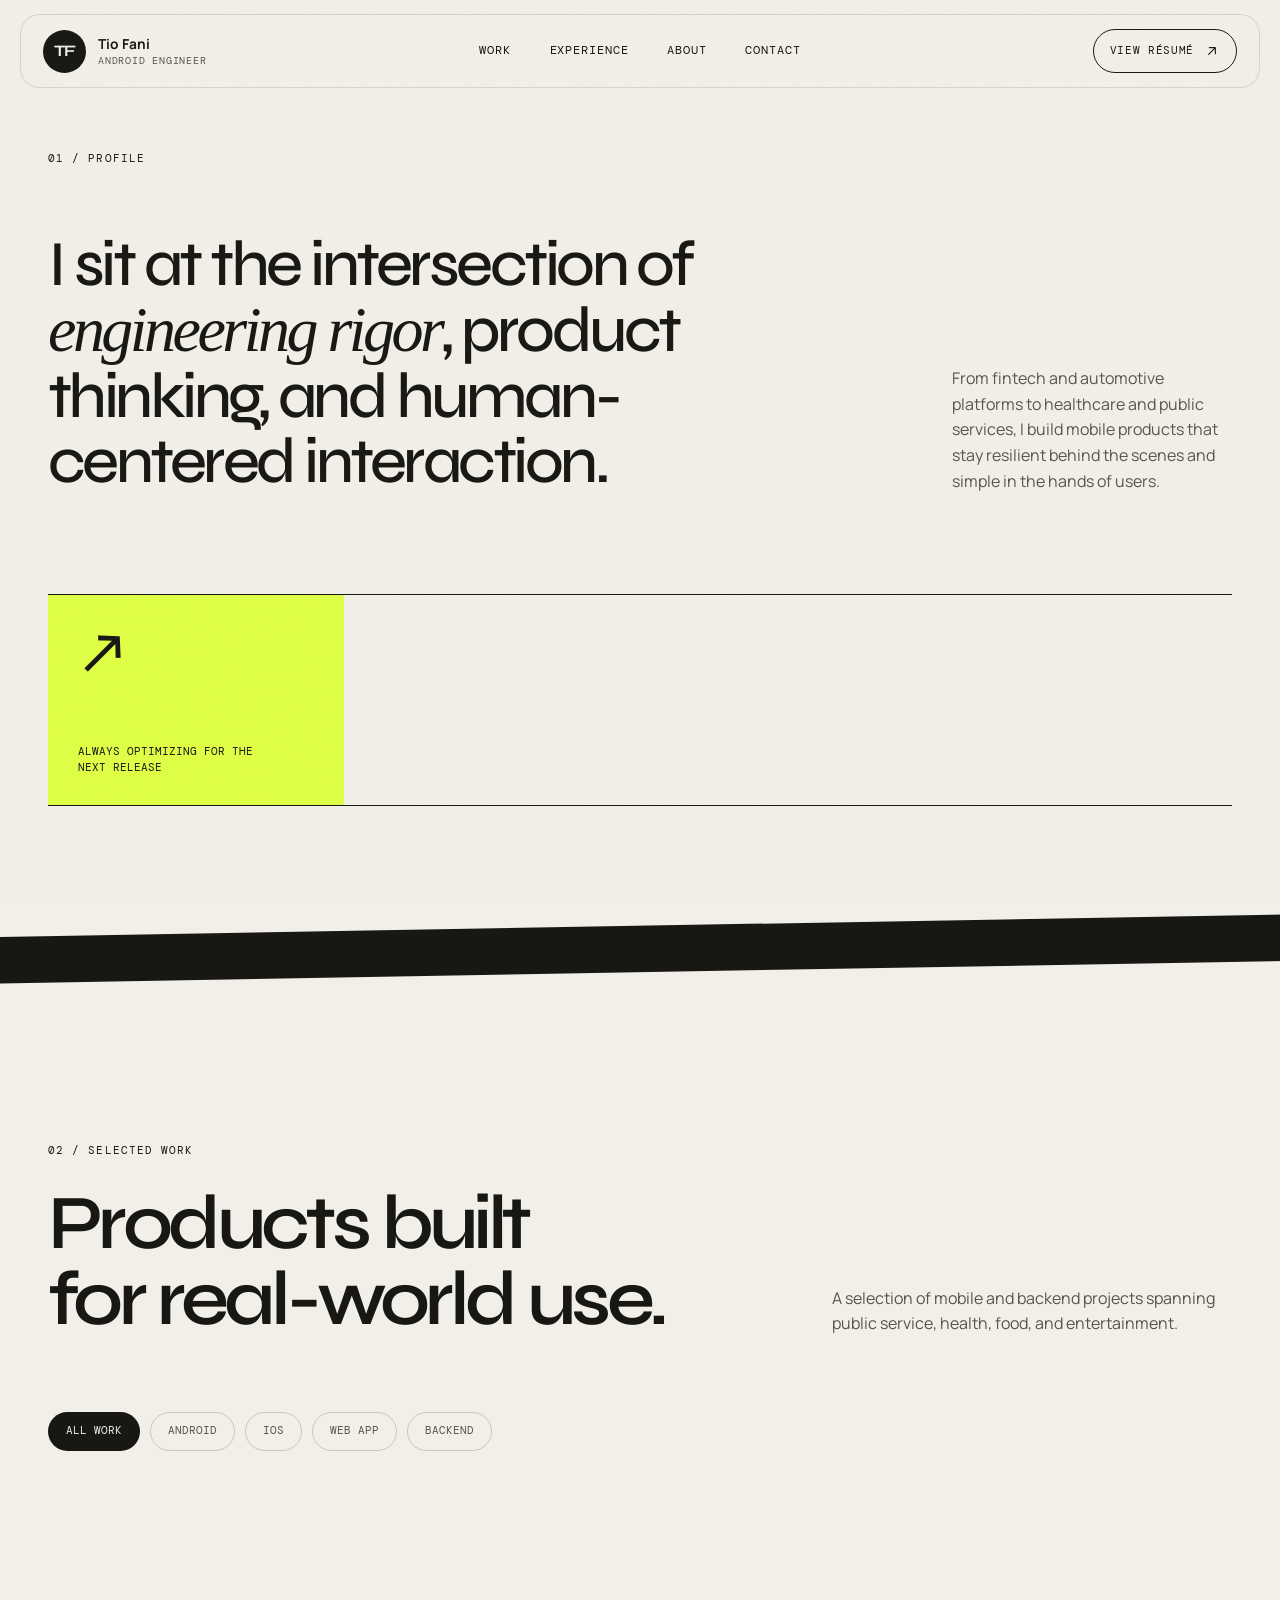
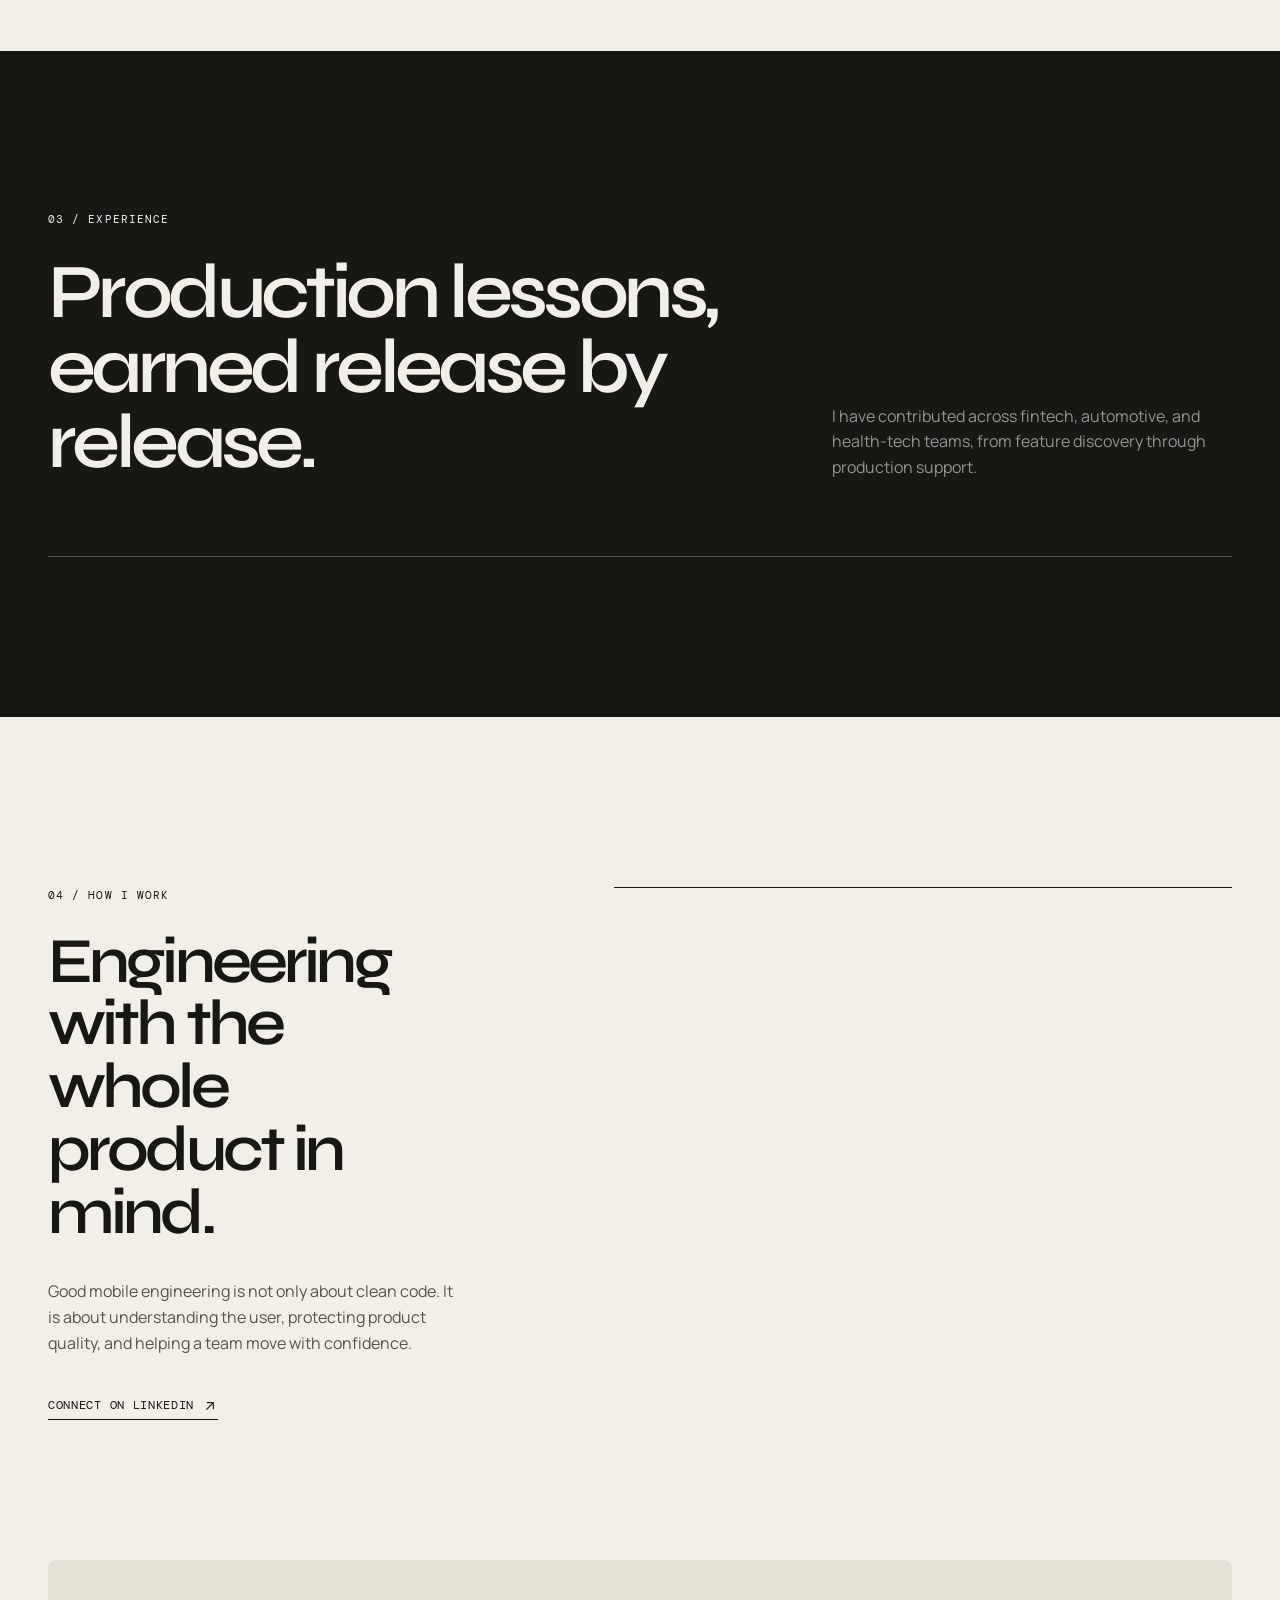
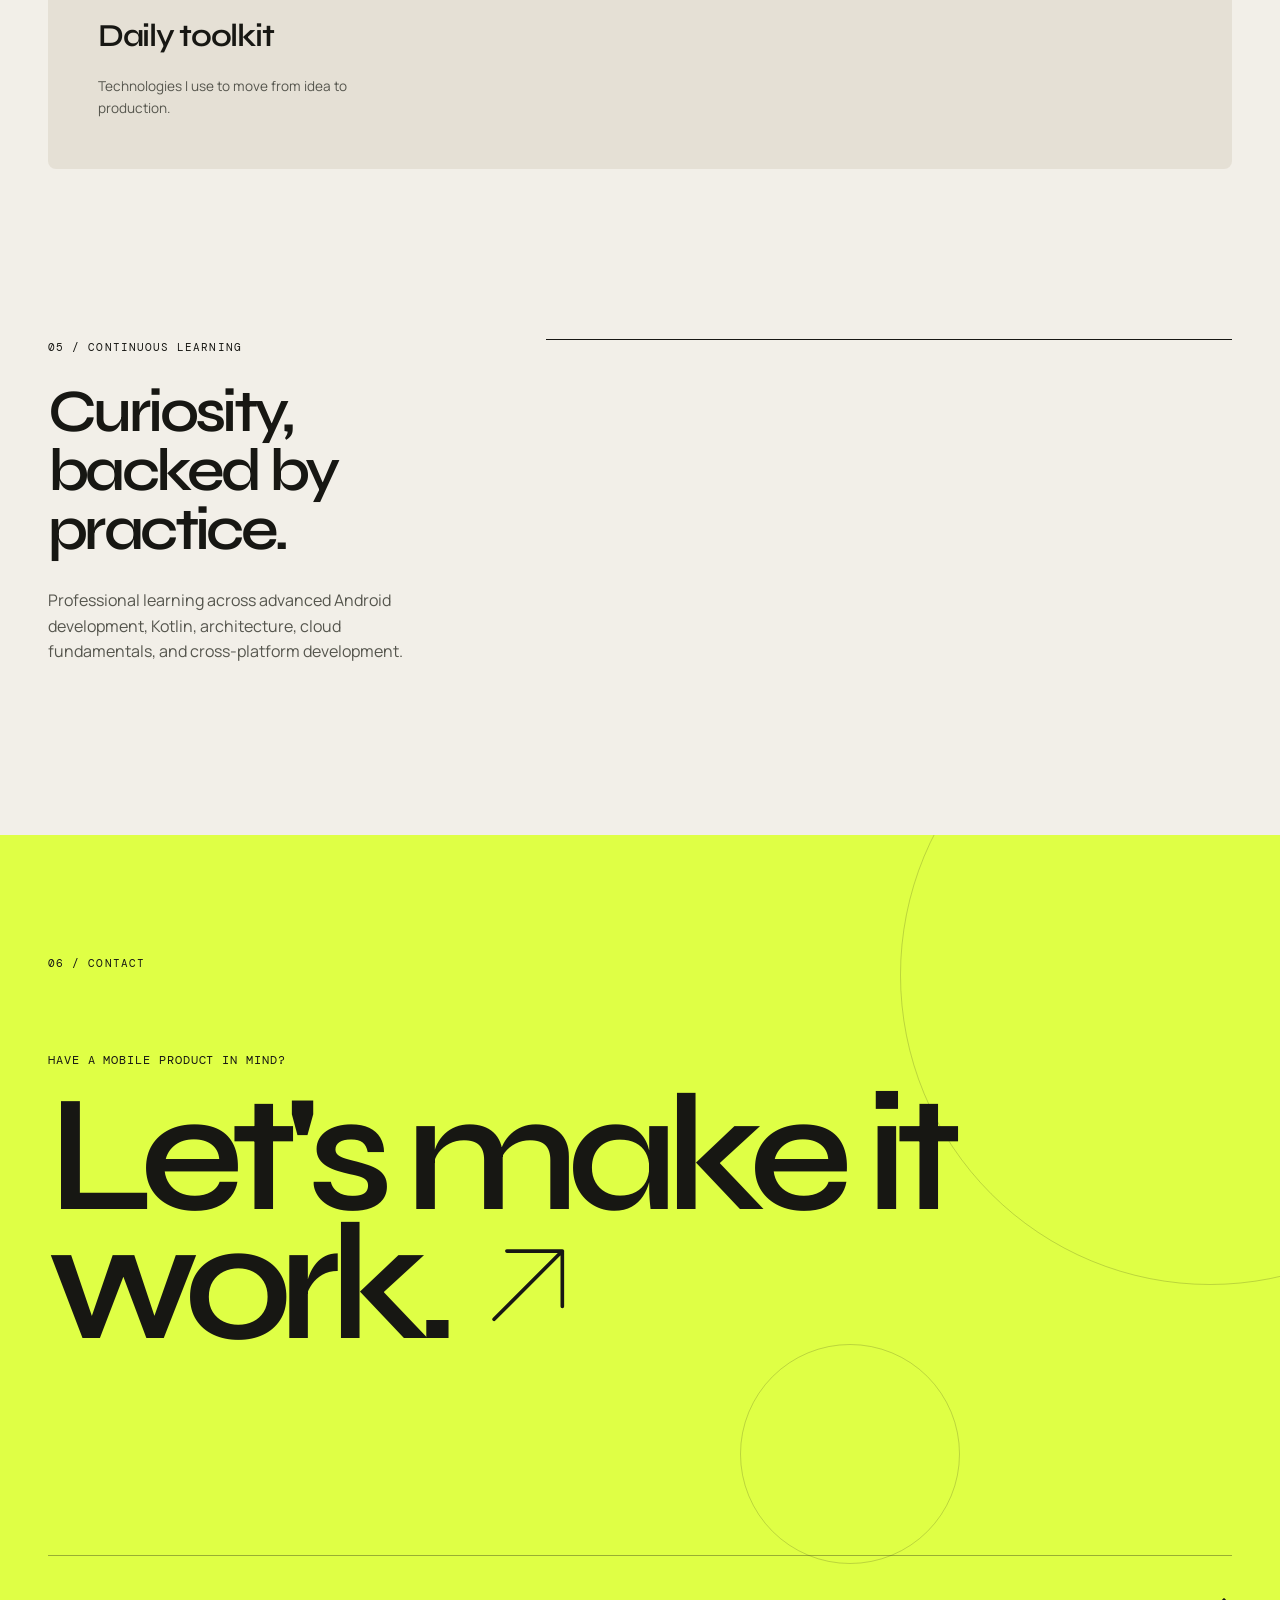
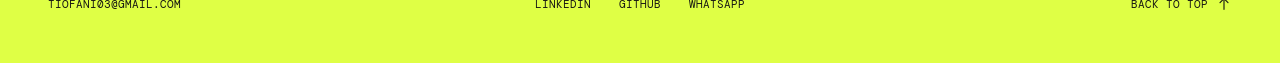
==== commit df31e018: "feat: complete portfolio data migration, dynamic JS fetching, and new device illustrations" ====
--- a/index.html
+++ b/index.html
@@ -10,7 +10,7 @@
 
     <title>Tio Fani — Android Software Engineer</title>
 
-    <link rel="icon" href="assets/img/logo2.png"/>
+    <link rel="icon" type="image/svg+xml" href="data:image/svg+xml,<svg xmlns='http://www.w3.org/2000/svg' viewBox='0 0 100 100'><circle cx='50' cy='50' r='50' fill='%23171713'/><text x='50' y='50' font-family='system-ui, sans-serif' font-weight='bold' font-size='48' fill='%23f2efe8' text-anchor='middle' dominant-baseline='central' letter-spacing='-4'>TF</text></svg>"/>
     <link rel="preconnect" href="https://fonts.googleapis.com"/>
     <link rel="preconnect" href="https://fonts.gstatic.com" crossorigin/>
     <link
@@ -120,6 +120,8 @@
         <div class="project-filters reveal" role="group" aria-label="Filter projects">
             <button class="is-active" type="button" data-filter="all">All work</button>
             <button type="button" data-filter="android">Android</button>
+            <button type="button" data-filter="ios">iOS</button>
+            <button type="button" data-filter="web">Web App</button>
             <button type="button" data-filter="backend">Backend</button>
         </div>
 
@@ -241,260 +243,6 @@
         </div>
     </section>
 </main>
-
-<script id="portfolio-data-fallback" type="application/json">
-    {
-        "profile": {
-            "name": "Tio Fani",
-            "role": "Android Software Engineer",
-            "location": "Purwokerto, Indonesia",
-            "careerStart": "2019-01-01",
-            "email": "tiofani03@gmail.com",
-            "resume": "assets/pdf/cv_tio.pdf",
-            "github": "https://github.com/tiofani03",
-            "linkedin": "https://linkedin.com/in/tiofani03",
-            "whatsapp": "https://wa.me/6282137138344"
-        },
-        "metrics": [
-            {
-                "value": "experience",
-                "suffix": "+",
-                "label": "Years engineering mobile products"
-            },
-            {
-                "value": "10",
-                "suffix": "+",
-                "label": "Products and features shipped"
-            },
-            {
-                "value": "03",
-                "suffix": "",
-                "label": "Industries at production scale"
-            }
-        ],
-        "technologies": [
-            "Kotlin",
-            "Jetpack Compose",
-            "Clean Architecture",
-            "Coroutines",
-            "Android SDK",
-            "MVVM",
-            "Kotlin Multiplatform",
-            "AI and Generative AI",
-            "Android SDK",
-            "WebRTC",
-            "MQTT",
-            "Websockets"
-        ],
-        "projects": [
-            {
-                "title": "Inovasi Desa",
-                "category": "android",
-                "type": "Public Service",
-                "description": "Public innovation discovery and management platform.",
-                "url": "https://play.google.com/store/apps/details?id=com.id.inovasidesa",
-                "tags": [
-                    "Android",
-                    "Public service",
-                    "Search"
-                ],
-                "accent": "blue",
-                "featured": true,
-                "visual": {
-                    "eyebrow": "Village Innovation",
-                    "headline": "Ideas that move communities forward",
-                    "metric": "46",
-                    "metricLabel": "Innovations"
-                }
-            },
-            {
-                "title": "Resepku",
-                "category": "android",
-                "type": "Food Tech",
-                "description": "Recipe discovery with nearby food marketplace features.",
-                "url": "https://github.com/Tiofani03/ResepKita",
-                "tags": [
-                    "Android",
-                    "Food tech"
-                ],
-                "accent": "orange",
-                "visual": {
-                    "eyebrow": "Recipe Discovery",
-                    "headline": "Cook something worth sharing",
-                    "metric": "08",
-                    "metricLabel": "Food categories"
-                }
-            },
-            {
-                "title": "Sidoremi",
-                "category": "android",
-                "type": "Community",
-                "description": "A community-focused mobile information platform.",
-                "url": "https://play.google.com/store/apps/details?id=com.id.sidoremi",
-                "tags": [
-                    "Android",
-                    "Community"
-                ],
-                "accent": "sand",
-                "visual": {
-                    "eyebrow": "Local Platform",
-                    "headline": "Community information, made accessible",
-                    "metric": "24/7",
-                    "metricLabel": "Local access"
-                }
-            },
-            {
-                "title": "Vainglory App",
-                "category": "android",
-                "type": "Gaming",
-                "description": "Game data companion connected to a custom backend service.",
-                "url": "https://github.com/tiofani03/vaingloryApp-Android",
-                "tags": [
-                    "Android",
-                    "Gaming",
-                    "REST API"
-                ],
-                "accent": "ink",
-                "visual": {
-                    "eyebrow": "Game Companion",
-                    "headline": "Player data without the noise",
-                    "metric": "SEA",
-                    "metricLabel": "Player region"
-                }
-            },
-            {
-                "title": "NontonYuk",
-                "category": "android",
-                "type": "Entertainment",
-                "description": "Movie discovery and watchlist experience for Android.",
-                "url": "https://github.com/Tiofani03/NontonYuk",
-                "tags": [
-                    "Android",
-                    "Entertainment"
-                ],
-                "accent": "red",
-                "visual": {
-                    "eyebrow": "Movie Discovery",
-                    "headline": "Find the next story to watch",
-                    "metric": "Infinity",
-                    "metricLabel": "Stories to explore"
-                }
-            },
-            {
-                "title": "Vainglory Backend",
-                "category": "backend",
-                "type": "REST API",
-                "description": "Backend services powering player and match information.",
-                "url": "https://github.com/tiofani03/vaingloryApp-Backend",
-                "tags": [
-                    "Backend",
-                    "REST API"
-                ],
-                "accent": "lime",
-                "visual": {
-                    "eyebrow": "Backend Service",
-                    "headline": "GET /players/:id",
-                    "metric": "200",
-                    "metricLabel": "Service ready"
-                }
-            }
-        ],
-        "experience": [
-            {
-                "period": "2024 - 2025",
-                "role": "Software Engineer - Android",
-                "company": "PT Diksha Teknologi - Bank Mandiri placement",
-                "description": "Developed and enhanced core features for Livin' Merchant, improving application performance, product flow, and day-to-day reliability for business users."
-            },
-            {
-                "period": "2022 - 2024",
-                "role": "Software Engineer - Android",
-                "company": "PT Moladin Digital Indonesia",
-                "description": "Shipped referral, refinancing, onboarding, finance dashboard, calculator, and internal operational features across the Moladin product ecosystem."
-            },
-            {
-                "period": "2021 - 2022",
-                "role": "Android Developer",
-                "company": "PT Lekasehat Indonesia",
-                "description": "Built and maintained patient, doctor, and pharmacy apps, including teleconsultation, referrals, vouchers, and prescription scanning."
-            },
-            {
-                "period": "2019 - 2022",
-                "role": "Android Developer - Freelance",
-                "company": "Solutech and independent projects",
-                "description": "Delivered mobile products for a range of client needs, from sales and quotation tools to public service applications."
-            }
-        ],
-        "principles": [
-            {
-                "title": "Architecture that lasts",
-                "description": "Clear module boundaries, pragmatic abstractions, and maintainable state flows that scale with a product.",
-                "icon": "architecture"
-            },
-            {
-                "title": "Interfaces with empathy",
-                "description": "Thoughtful loading, error, and empty states that keep the experience understandable under real-world conditions.",
-                "icon": "empathy"
-            },
-            {
-                "title": "Performance by default",
-                "description": "Responsive rendering, efficient data access, and focused measurement before optimization decisions.",
-                "icon": "performance"
-            },
-            {
-                "title": "Collaborative delivery",
-                "description": "Direct communication with design, product, backend, and QA to turn ambiguity into a shared release plan.",
-                "icon": "collaboration"
-            }
-        ],
-        "toolkit": [
-            "Kotlin",
-            "Java",
-            "Android Jetpack",
-            "Compose",
-            "Coroutines",
-            "Retrofit",
-            "Koin",
-            "Hilt",
-            "Firebase",
-            "SQLite",
-            "Git",
-            "CI/CD"
-        ],
-        "certificates": [
-            {
-                "title": "Menjadi Android Developer Expert",
-                "issuer": "Dicoding Indonesia",
-                "year": "2022",
-                "url": "https://www.dicoding.com/certificates/53XEW5LJKXRN"
-            },
-            {
-                "title": "Belajar Pengembangan Aplikasi Android Intermediate",
-                "issuer": "Dicoding Indonesia",
-                "year": "2022",
-                "url": "https://www.dicoding.com/certificates/07Z6RJWYMPQR"
-            },
-            {
-                "title": "Memulai Pemrograman dengan Kotlin",
-                "issuer": "Dicoding Indonesia",
-                "year": "2021",
-                "url": "https://www.dicoding.com/certificates/ERZR5WWVQPYV"
-            },
-            {
-                "title": "SOLID Programming Principle",
-                "issuer": "Dicoding Indonesia",
-                "year": "2021",
-                "url": "https://www.dicoding.com/certificates/07Z6543QWXQR"
-            },
-            {
-                "title": "Belajar Membuat Aplikasi Flutter untuk Pemula",
-                "issuer": "Dicoding Indonesia",
-                "year": "2021",
-                "url": "https://www.dicoding.com/certificates/MRZMKYNVKPYQ"
-            }
-        ]
-    }
-</script>
 <script src="assets/js/portfolio.js"></script>
 </body>
 </html>
--- a/assets/css/portfolio.css
+++ b/assets/css/portfolio.css
@@ -653,8 +653,6 @@
   z-index: 2;
   right: 8%;
   top: 12%;
-  width: 36%;
-  height: 76%;
   padding: 18px;
   background: var(--paper);
   border: 2px solid var(--ink);
@@ -668,14 +666,21 @@
   transform: rotate(0) translateY(-4px);
 }
 
-.device-bar {
+/* Mobile */
+.device-mobile {
+  width: 36%;
+  height: 76%;
+}
+
+.device-mobile .device-bar,
+.device-web .device-bar {
   display: flex;
   gap: 5px;
   padding-bottom: 13px;
   border-bottom: 1px solid var(--line);
 }
 
-.device-bar i {
+.device-mobile .device-bar i {
   width: 6px;
   height: 6px;
   background: var(--ink);
@@ -683,41 +688,142 @@
   opacity: 0.5;
 }
 
-.device-content {
+.device-mobile .device-content {
   display: grid;
   gap: 11px;
   padding-top: 18px;
 }
 
-.device-content > span {
+.device-mobile .device-content > span {
   display: block;
   height: 9px;
   background: var(--paper-deep);
   border-radius: 999px;
 }
 
-.device-content > span:nth-child(1) {
+.device-mobile .device-content > span:nth-child(1) {
   width: 65%;
   height: 22px;
   background: var(--ink);
 }
 
-.device-content > span:nth-child(3) {
+.device-mobile .device-content > span:nth-child(3) {
   width: 78%;
 }
 
-.device-content > div {
+.device-mobile .device-content > div {
   display: grid;
   grid-template-columns: repeat(2, 1fr);
   gap: 8px;
   margin-top: 8px;
 }
 
-.device-content > div i {
+.device-mobile .device-content > div i {
   aspect-ratio: 1;
   background: var(--acid);
   border: 1px solid var(--line);
   border-radius: 8px;
+}
+
+/* Web */
+.device-web {
+  width: 48%;
+  height: 48%;
+  right: -2%;
+  top: 32%;
+  border-radius: 12px;
+  padding: 14px;
+}
+
+.device-web .device-bar {
+  padding-bottom: 10px;
+}
+
+.device-web .device-bar i {
+  width: 8px;
+  height: 8px;
+  border-radius: 50%;
+  opacity: 1;
+}
+
+.device-web .device-bar i:nth-child(1) { background: var(--red); }
+.device-web .device-bar i:nth-child(2) { background: var(--orange); }
+.device-web .device-bar i:nth-child(3) { background: var(--acid); }
+
+.device-web .device-content {
+  padding-top: 14px;
+}
+
+.device-web .device-content > span {
+  display: block;
+  width: 40%;
+  height: 12px;
+  background: var(--ink);
+  border-radius: 999px;
+}
+
+.device-web .web-layout {
+  display: flex;
+  gap: 12px;
+  margin-top: 14px;
+}
+
+.device-web .web-layout span {
+  height: 48px;
+  background: var(--paper-deep);
+  border-radius: 6px;
+}
+
+.device-web .web-layout span:first-child { flex: 1; }
+.device-web .web-layout span:last-child { flex: 2.5; background: var(--acid); border: 1px solid var(--line); }
+
+/* Backend */
+.device-backend {
+  width: 32%;
+  height: 68%;
+  right: 10%;
+  top: 16%;
+  padding: 0;
+  background: transparent;
+  border: none;
+  box-shadow: none;
+  display: flex;
+  flex-direction: column;
+  gap: 14px;
+}
+
+.device-backend .server-unit {
+  flex: 1;
+  background: var(--paper);
+  border: 2px solid var(--ink);
+  border-radius: 8px;
+  padding: 0 14px;
+  display: flex;
+  align-items: center;
+  gap: 8px;
+  box-shadow: 10px 12px 0 rgba(23, 23, 19, 0.16);
+}
+
+.device-backend .server-unit i {
+  width: 6px;
+  height: 6px;
+  border-radius: 50%;
+  background: var(--ink);
+  opacity: 0.3;
+}
+
+.device-backend .server-unit i:nth-child(2) {
+  background: var(--acid);
+  opacity: 1;
+}
+
+.device-backend .server-unit span {
+  flex: 1;
+  height: 6px;
+  background: var(--paper-deep);
+  border-radius: 999px;
+  margin-left: auto;
+  max-width: 40%;
 }
 
 .project-blue {
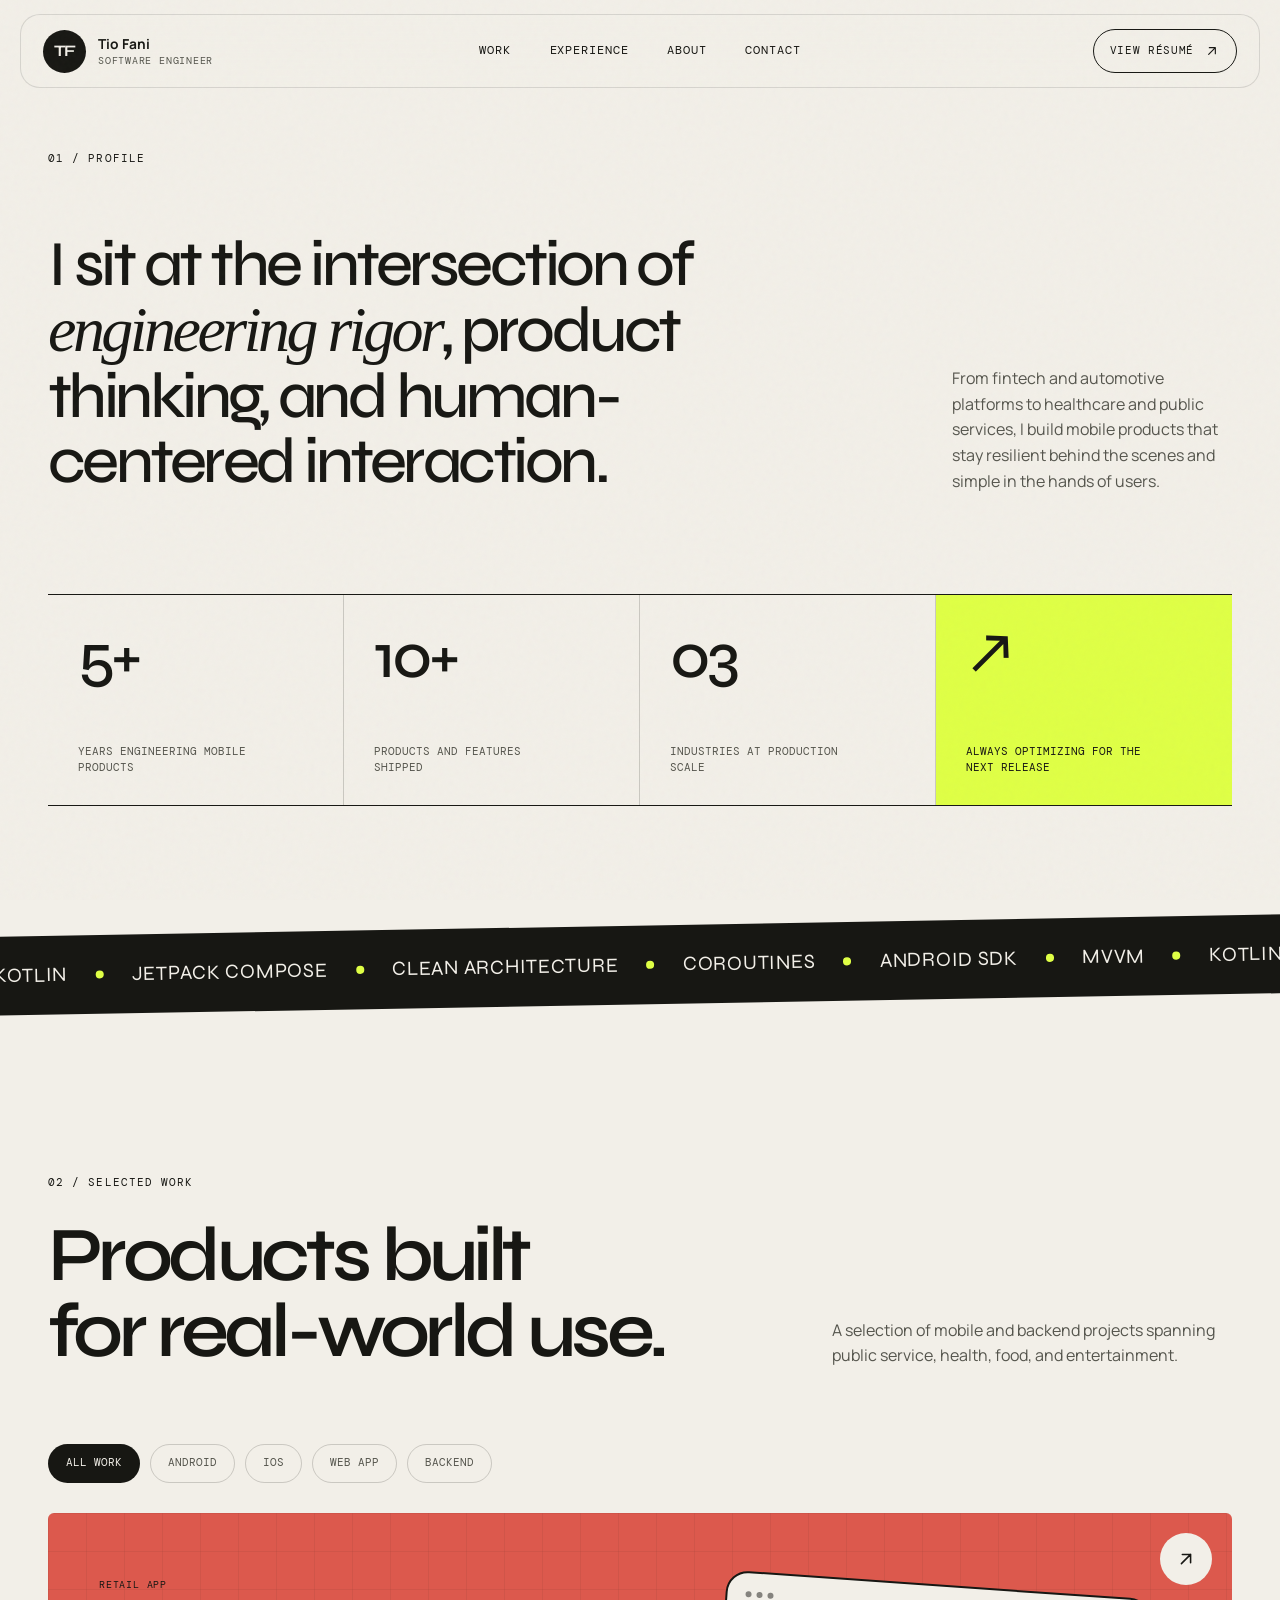
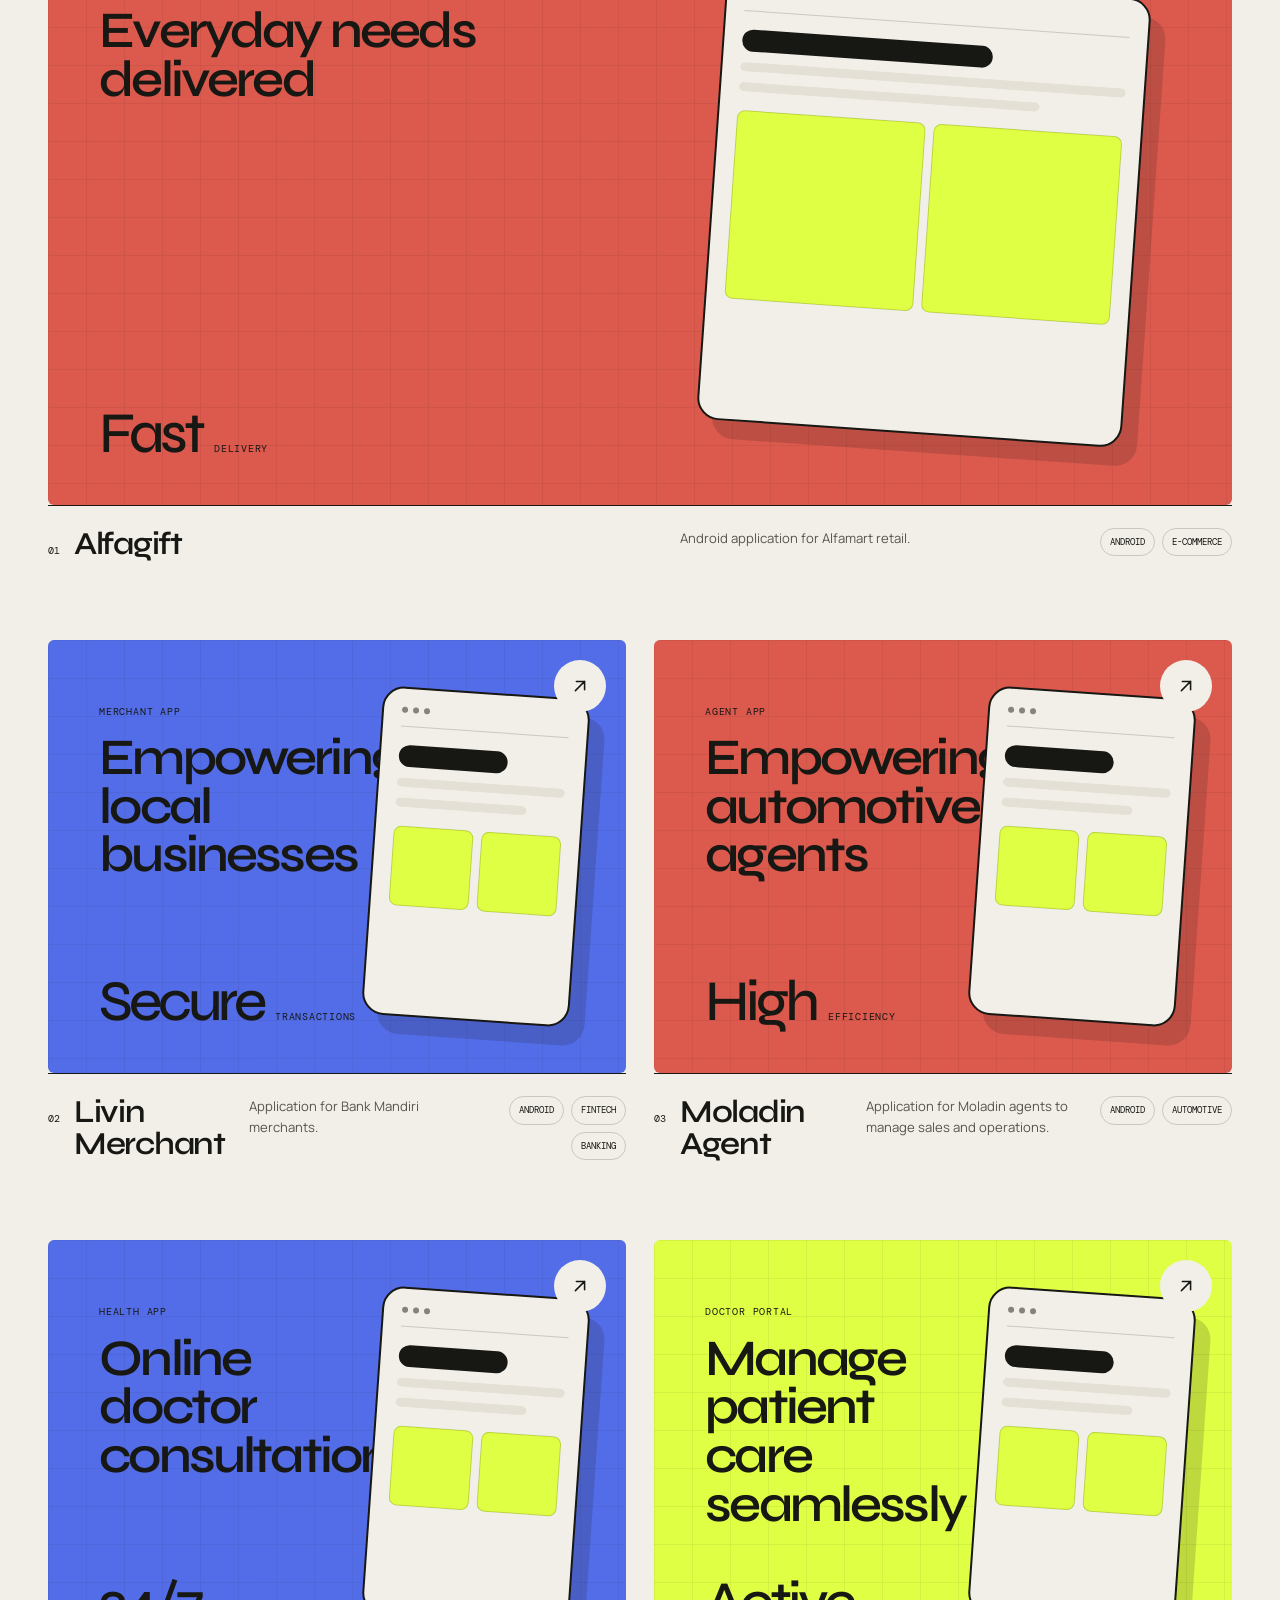
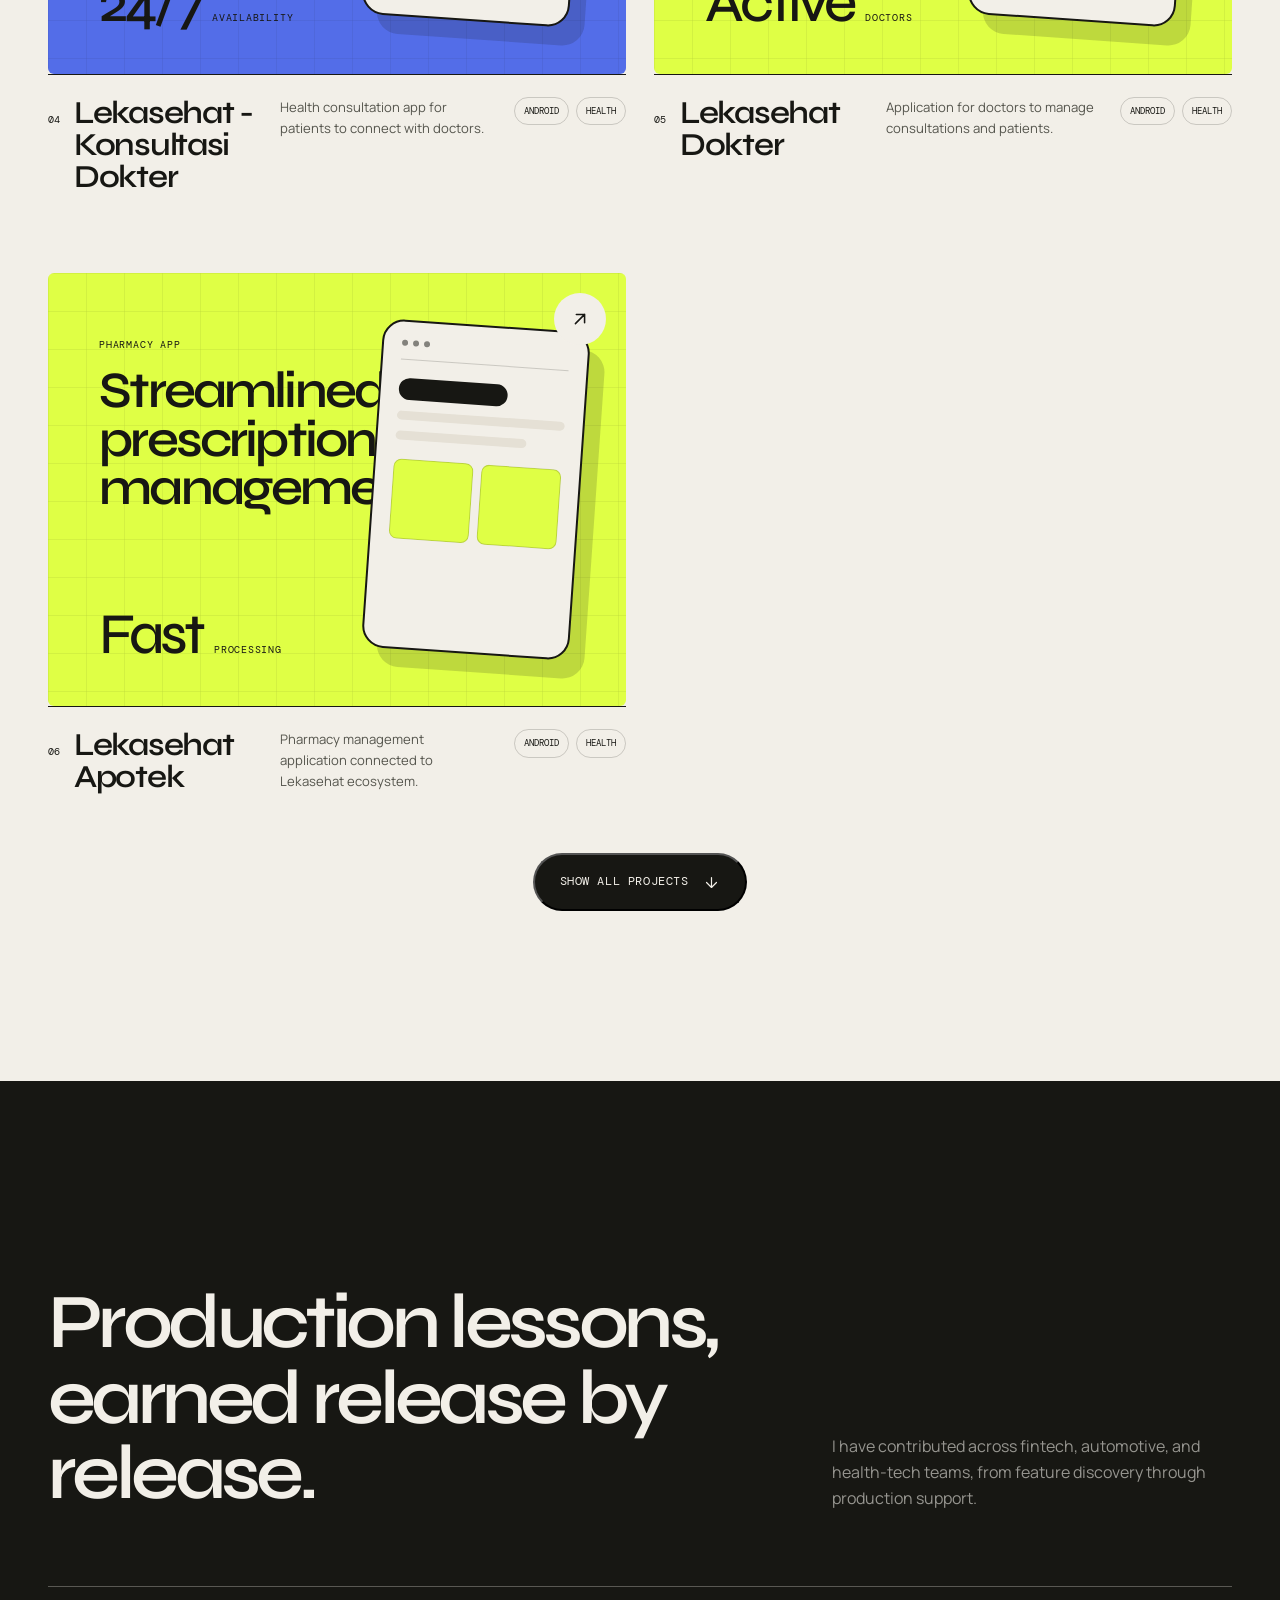
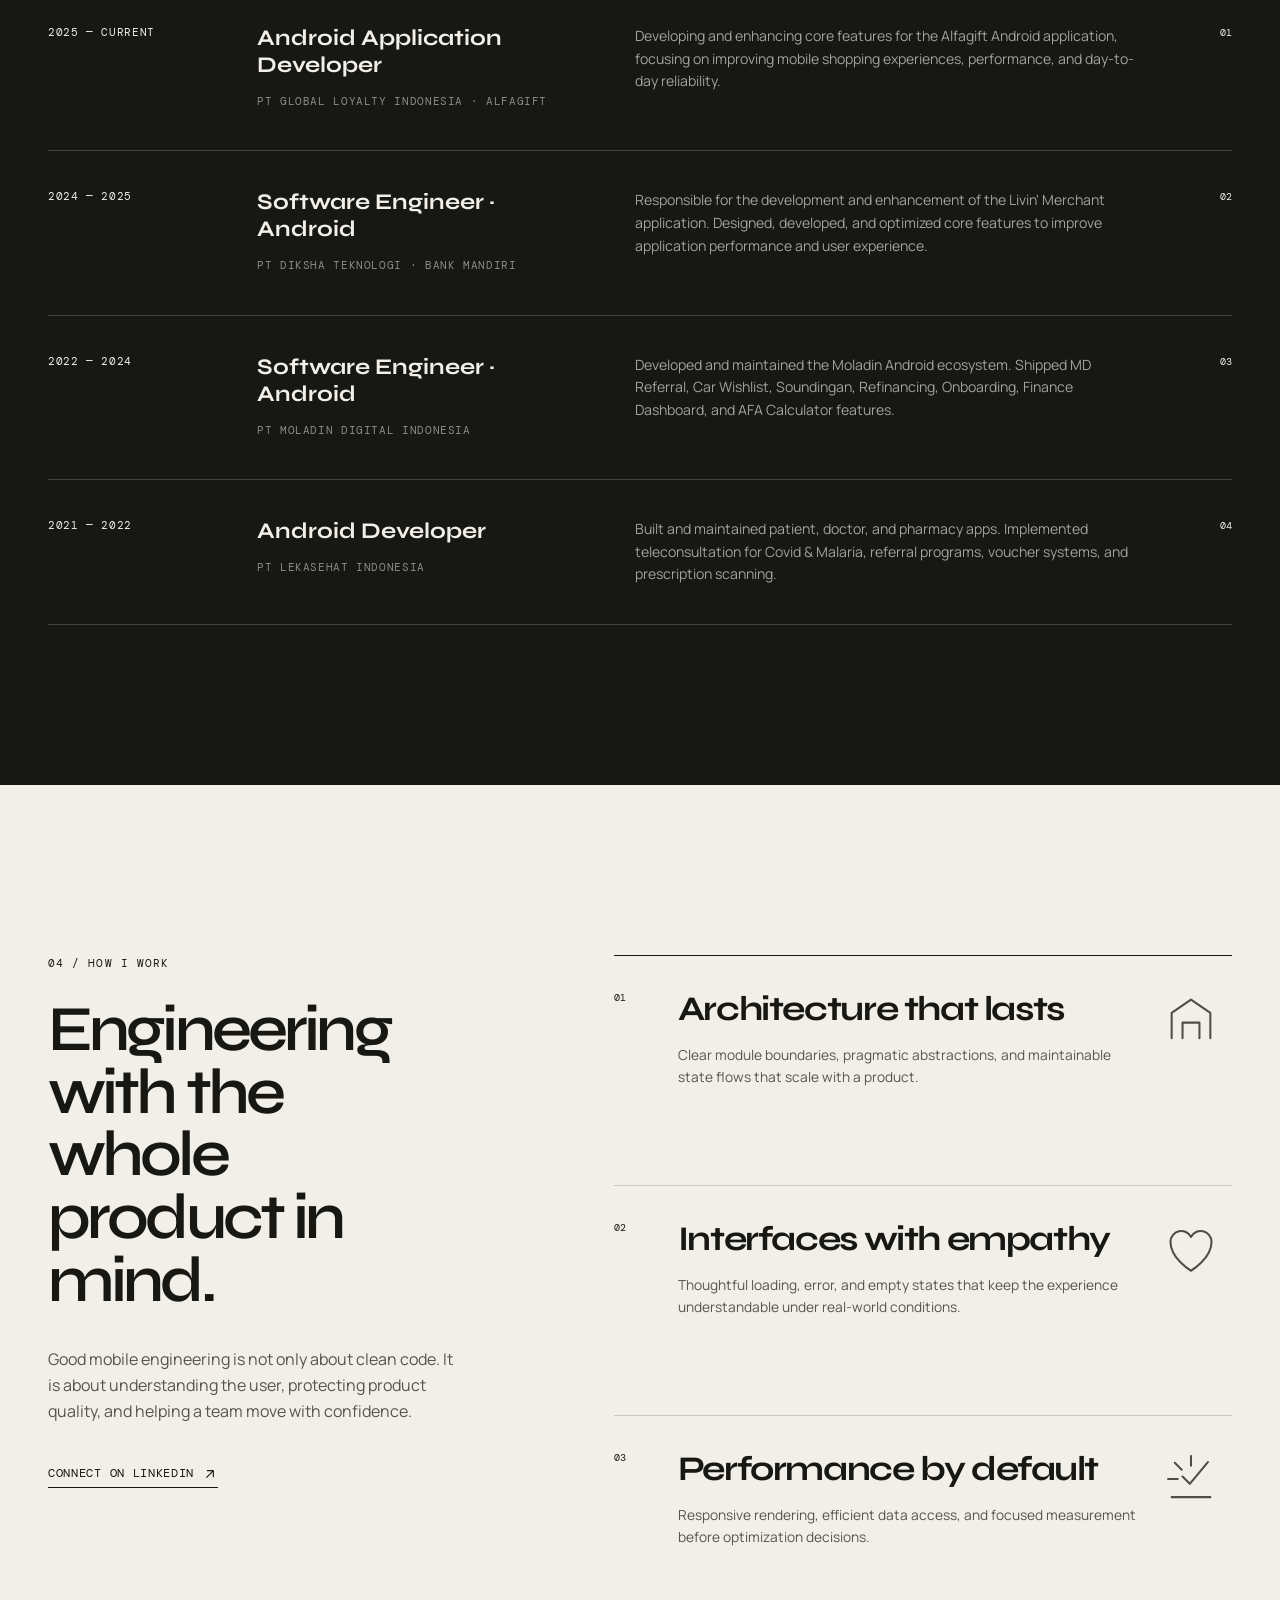
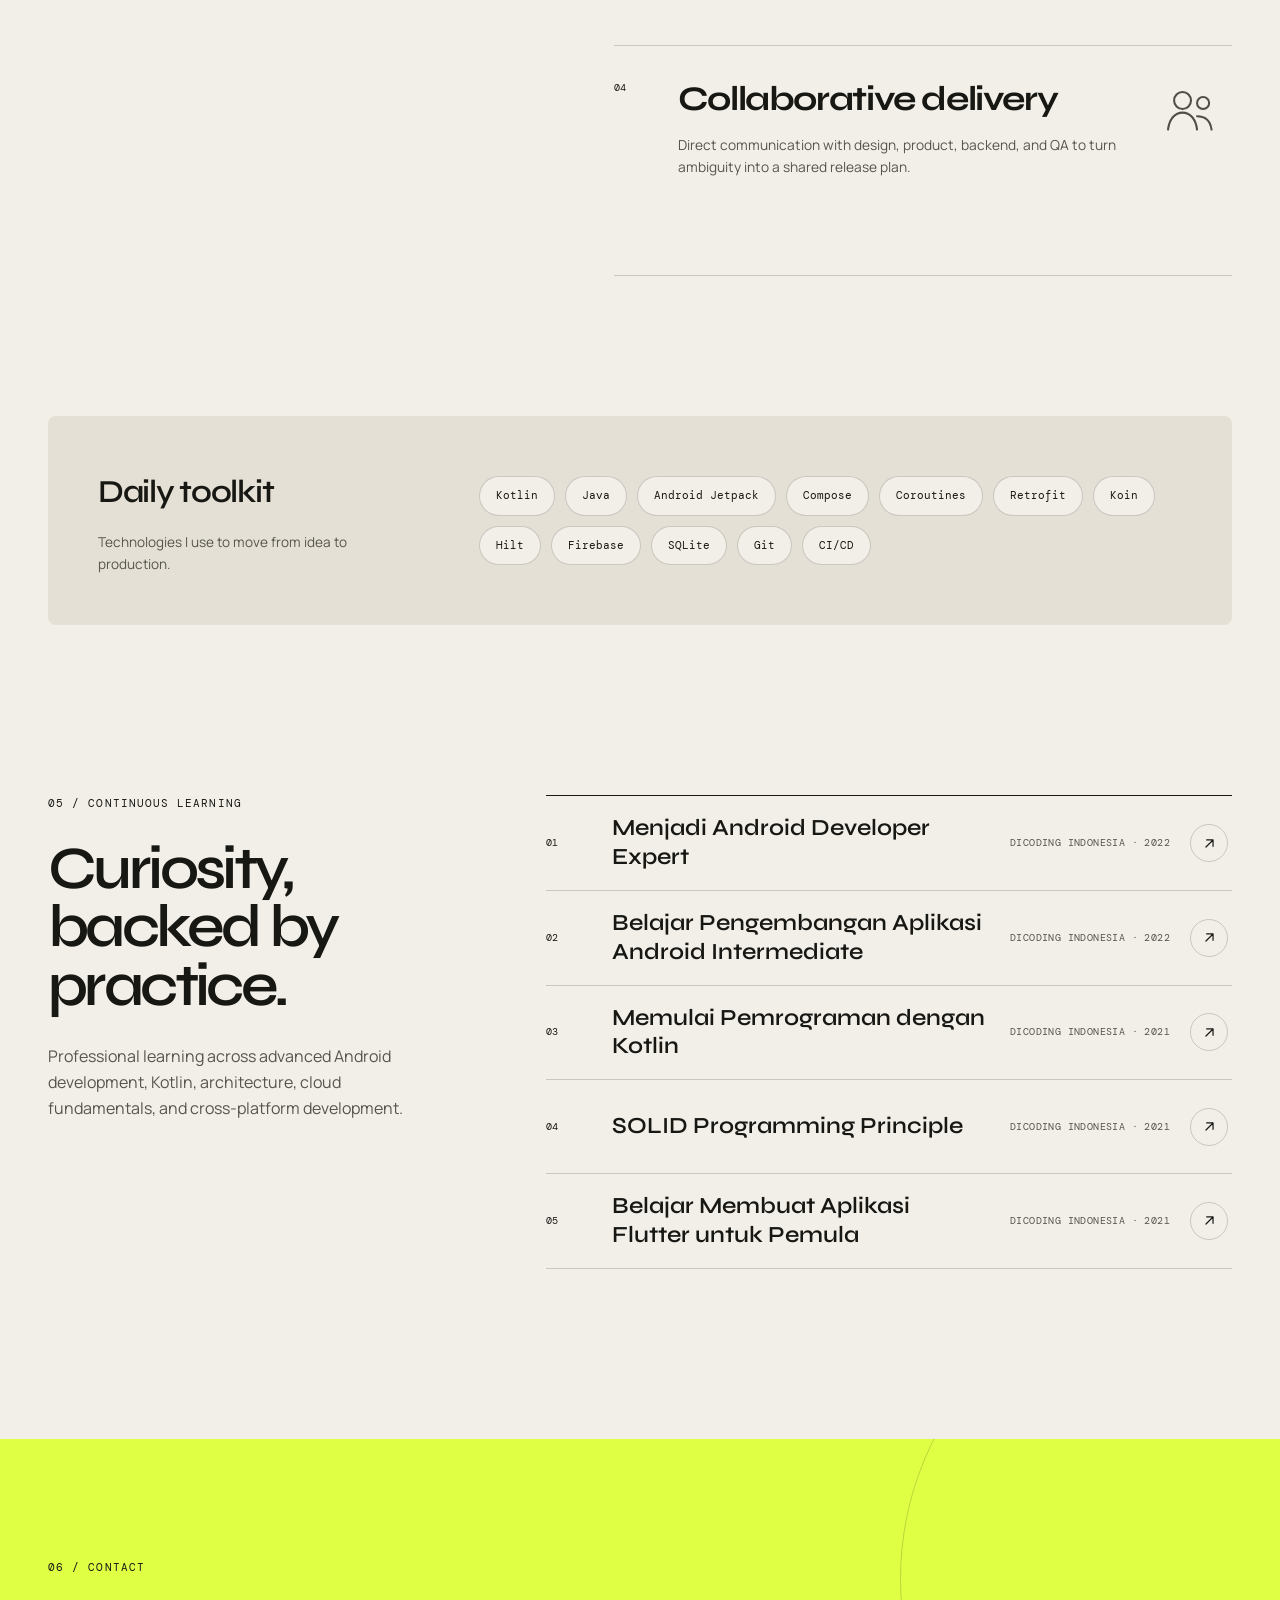
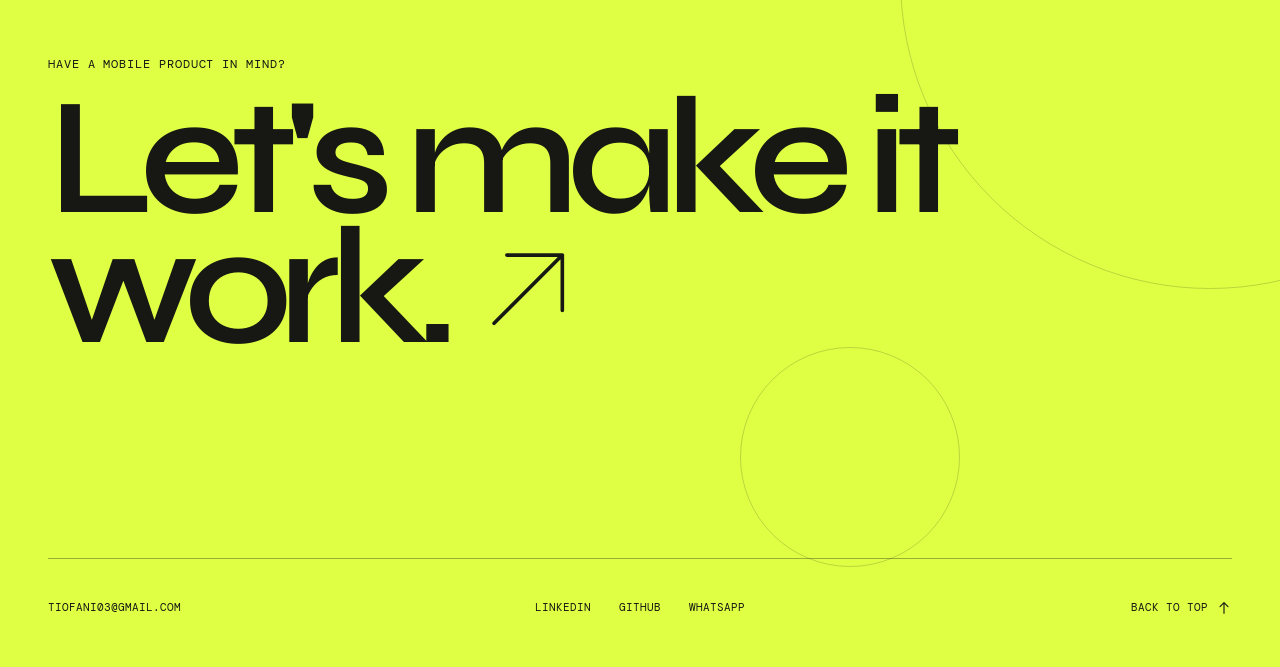
==== commit 864fab71: "feat: add show all button and limit initial visible projects" ====
--- a/index.html
+++ b/index.html
@@ -126,6 +126,15 @@
         </div>
 
         <div class="project-grid" data-projects></div>
+
+        <div class="project-actions" style="margin-top: 60px; text-align: center;">
+            <button class="button button-dark reveal" type="button" data-show-all style="display: none;">
+                <span>Show all projects</span>
+                <svg viewBox="0 0 24 24" aria-hidden="true" fill="none" stroke="currentColor" stroke-width="2">
+                    <path d="M12 5v14M5 12l7 7 7-7"/>
+                </svg>
+            </button>
+        </div>
     </section>
 
     <section class="experience" id="experience">
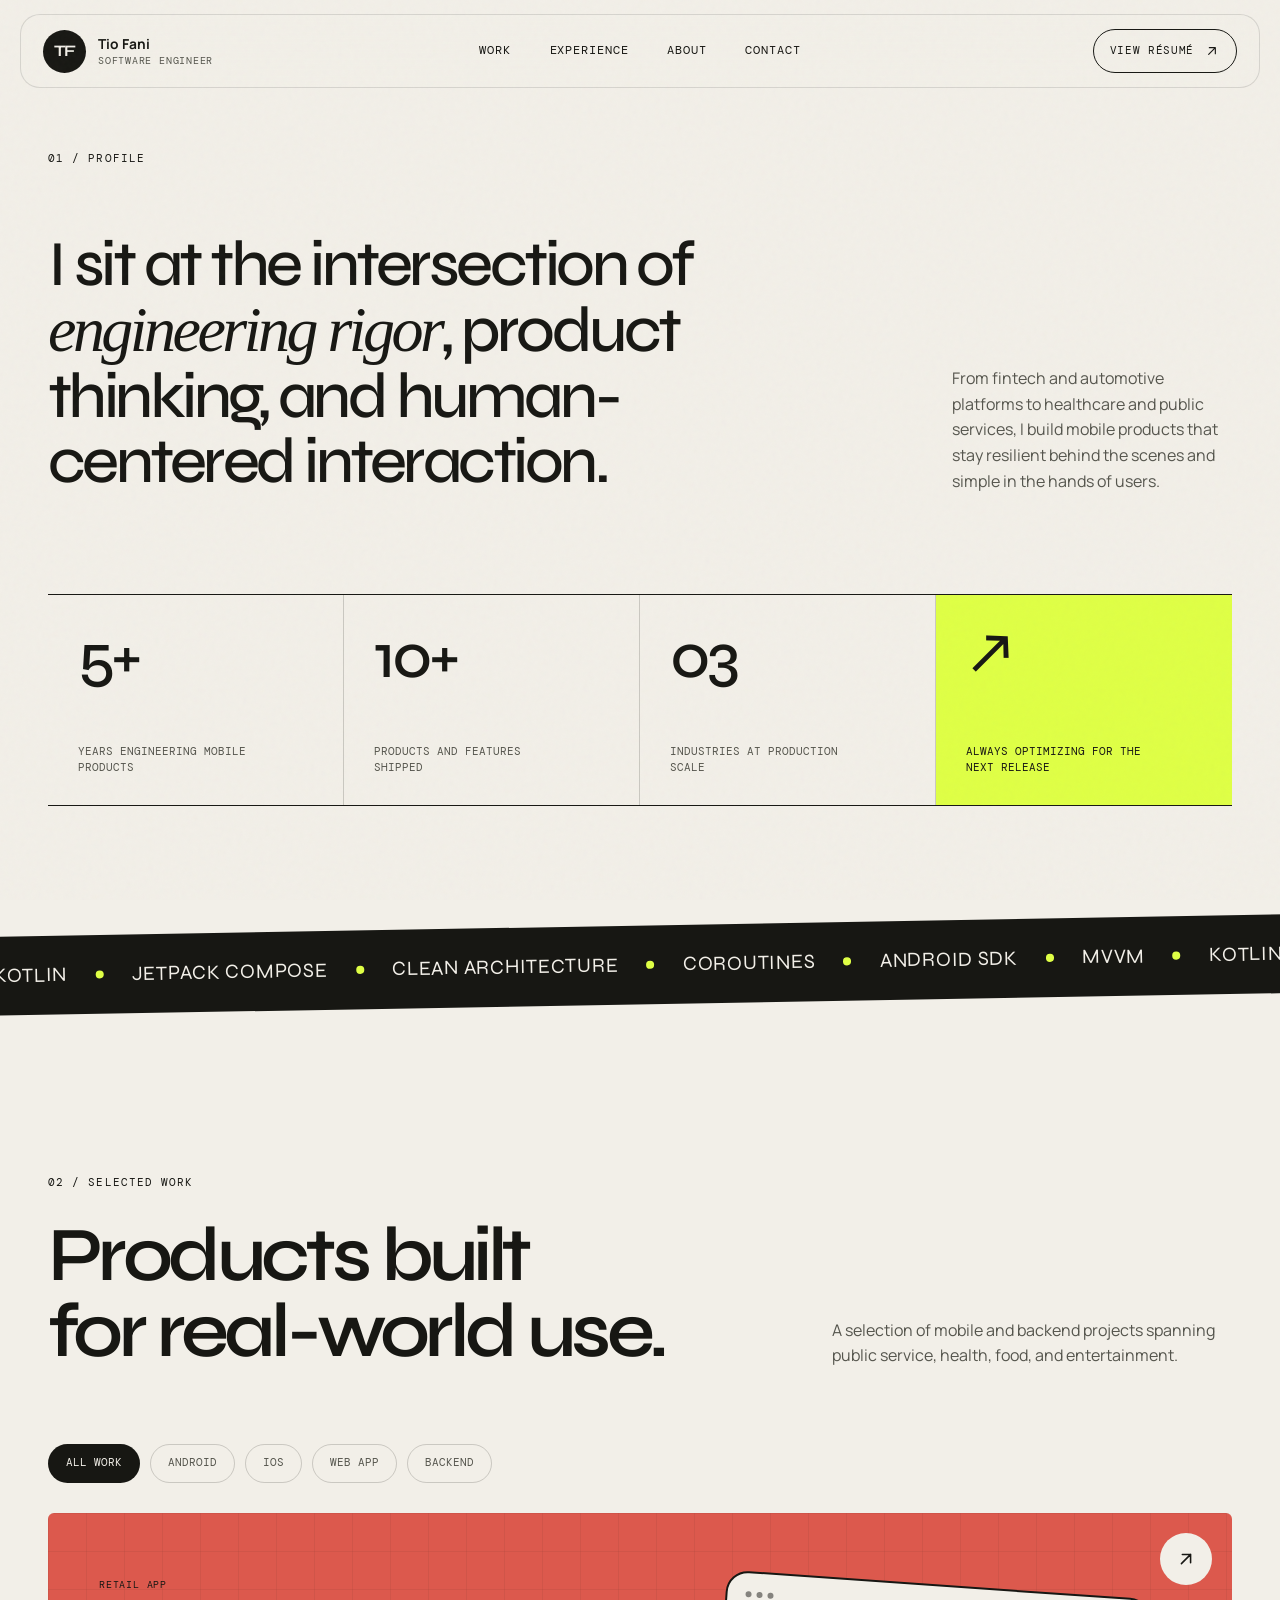
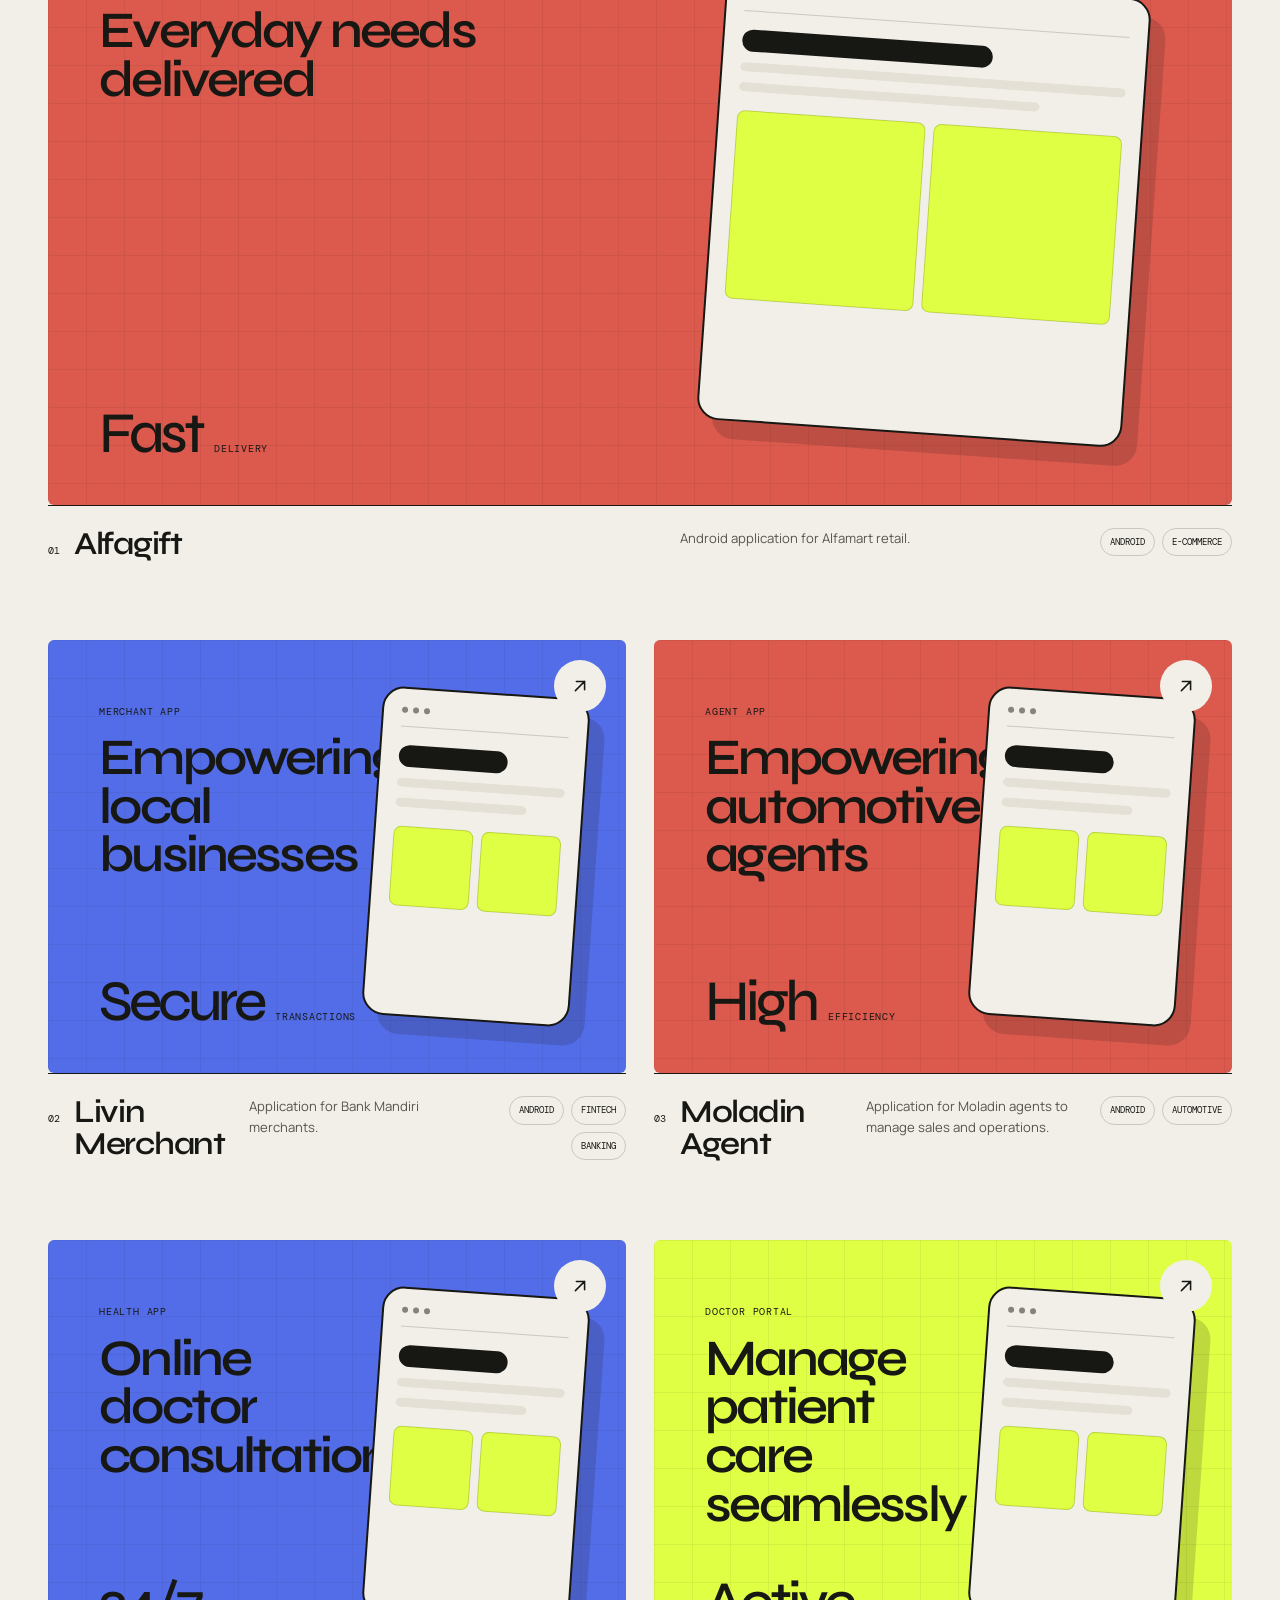
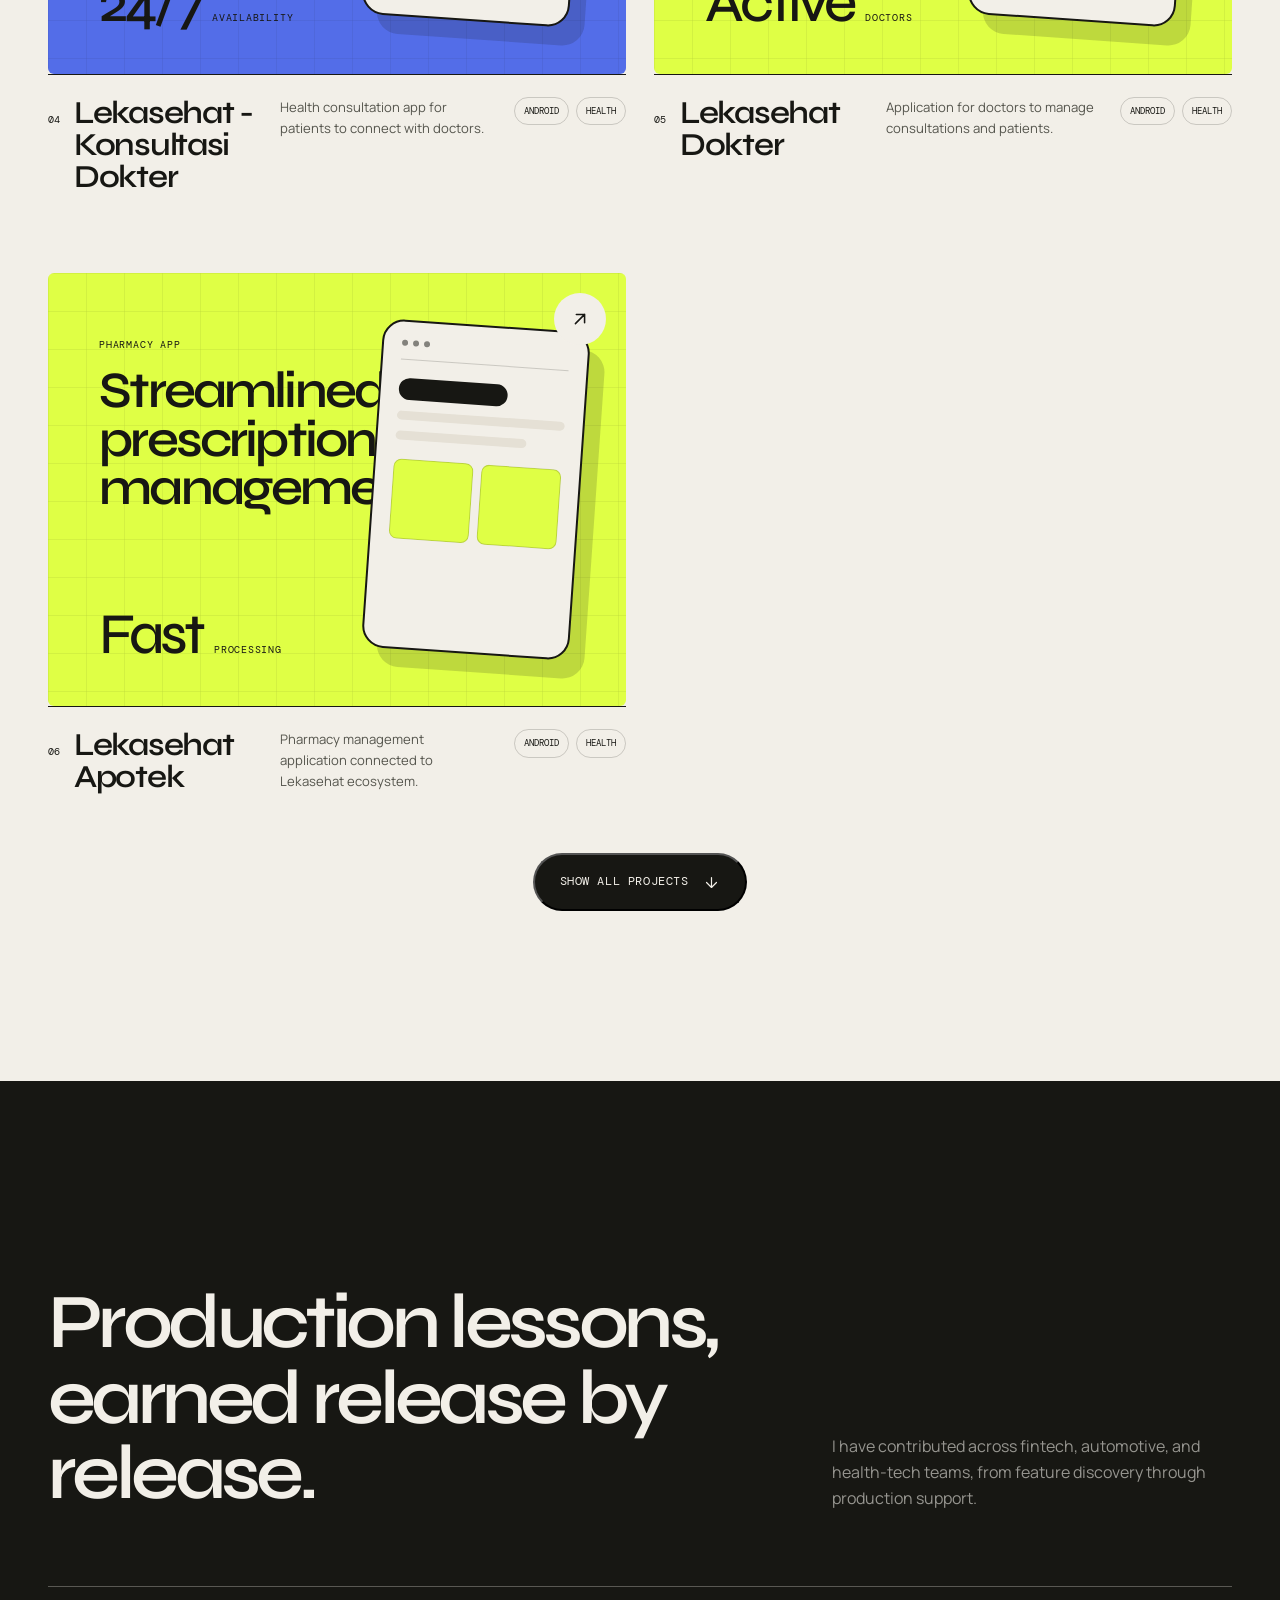
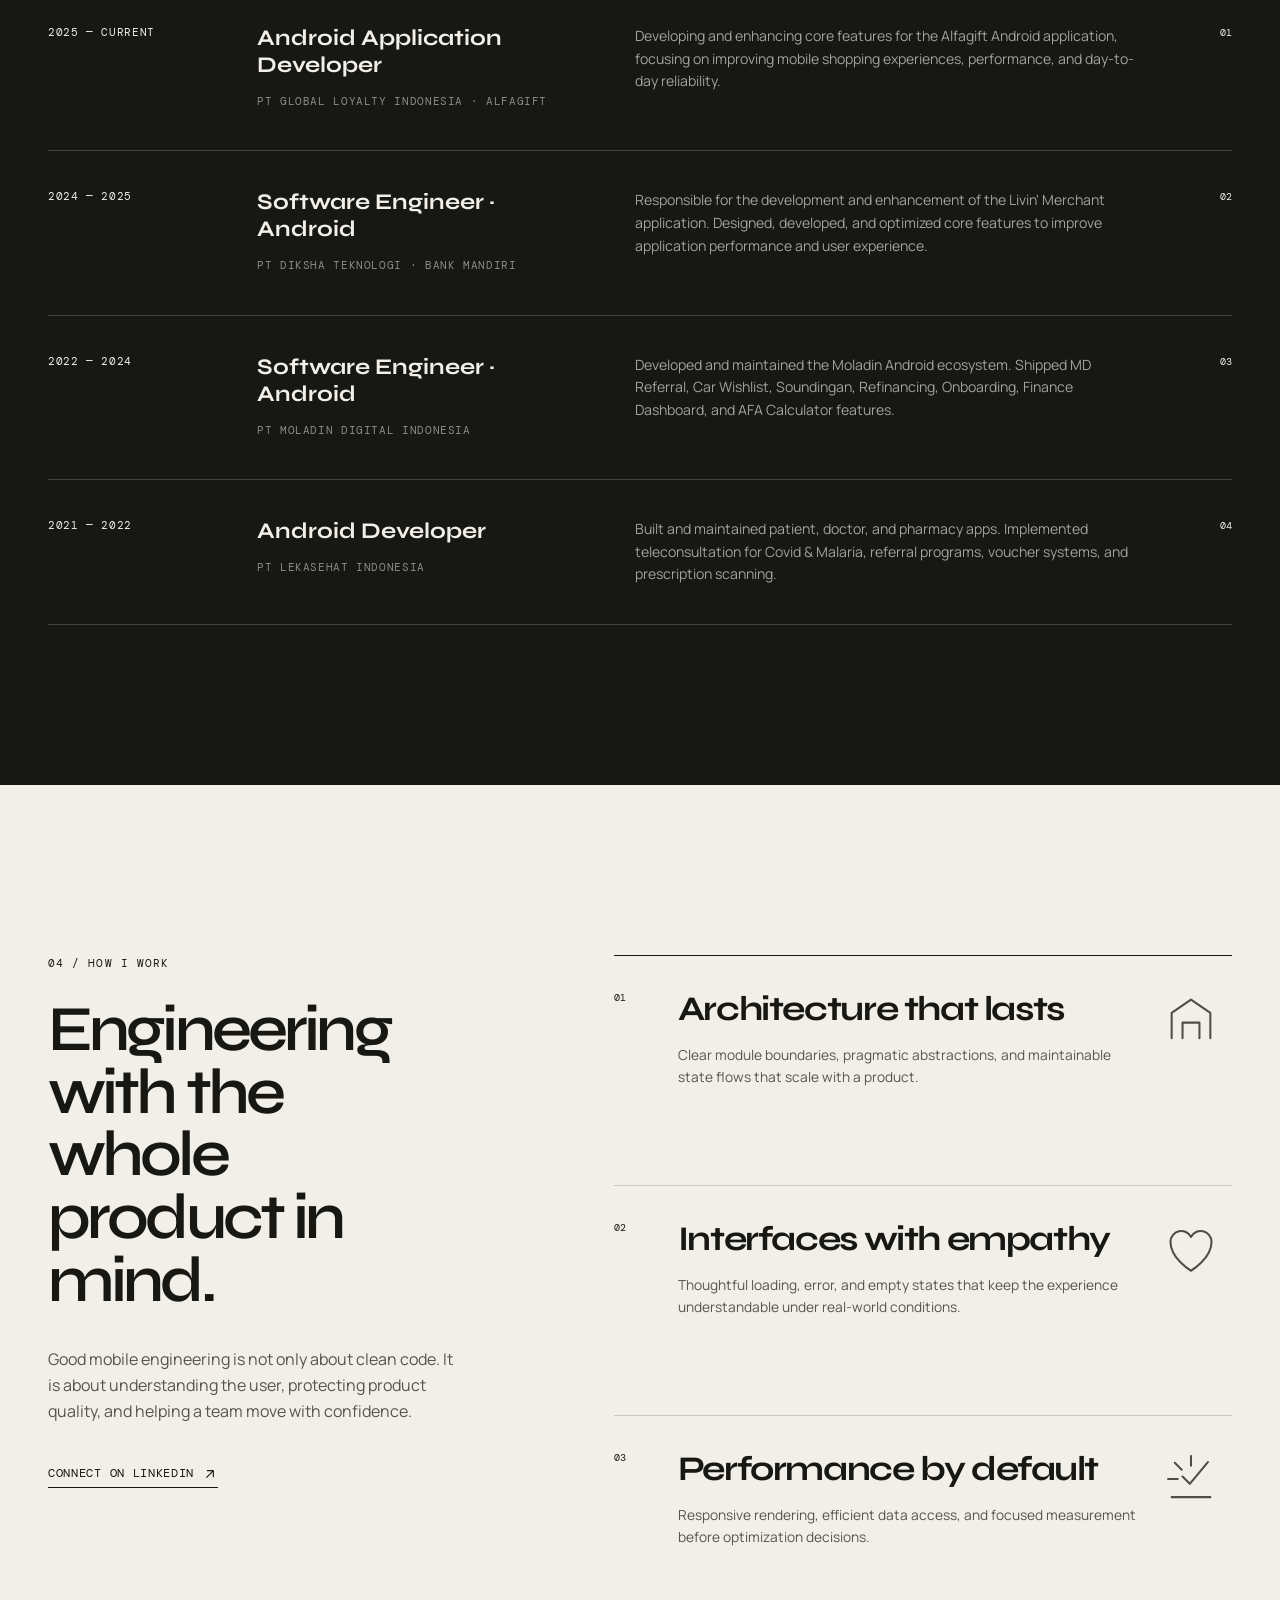
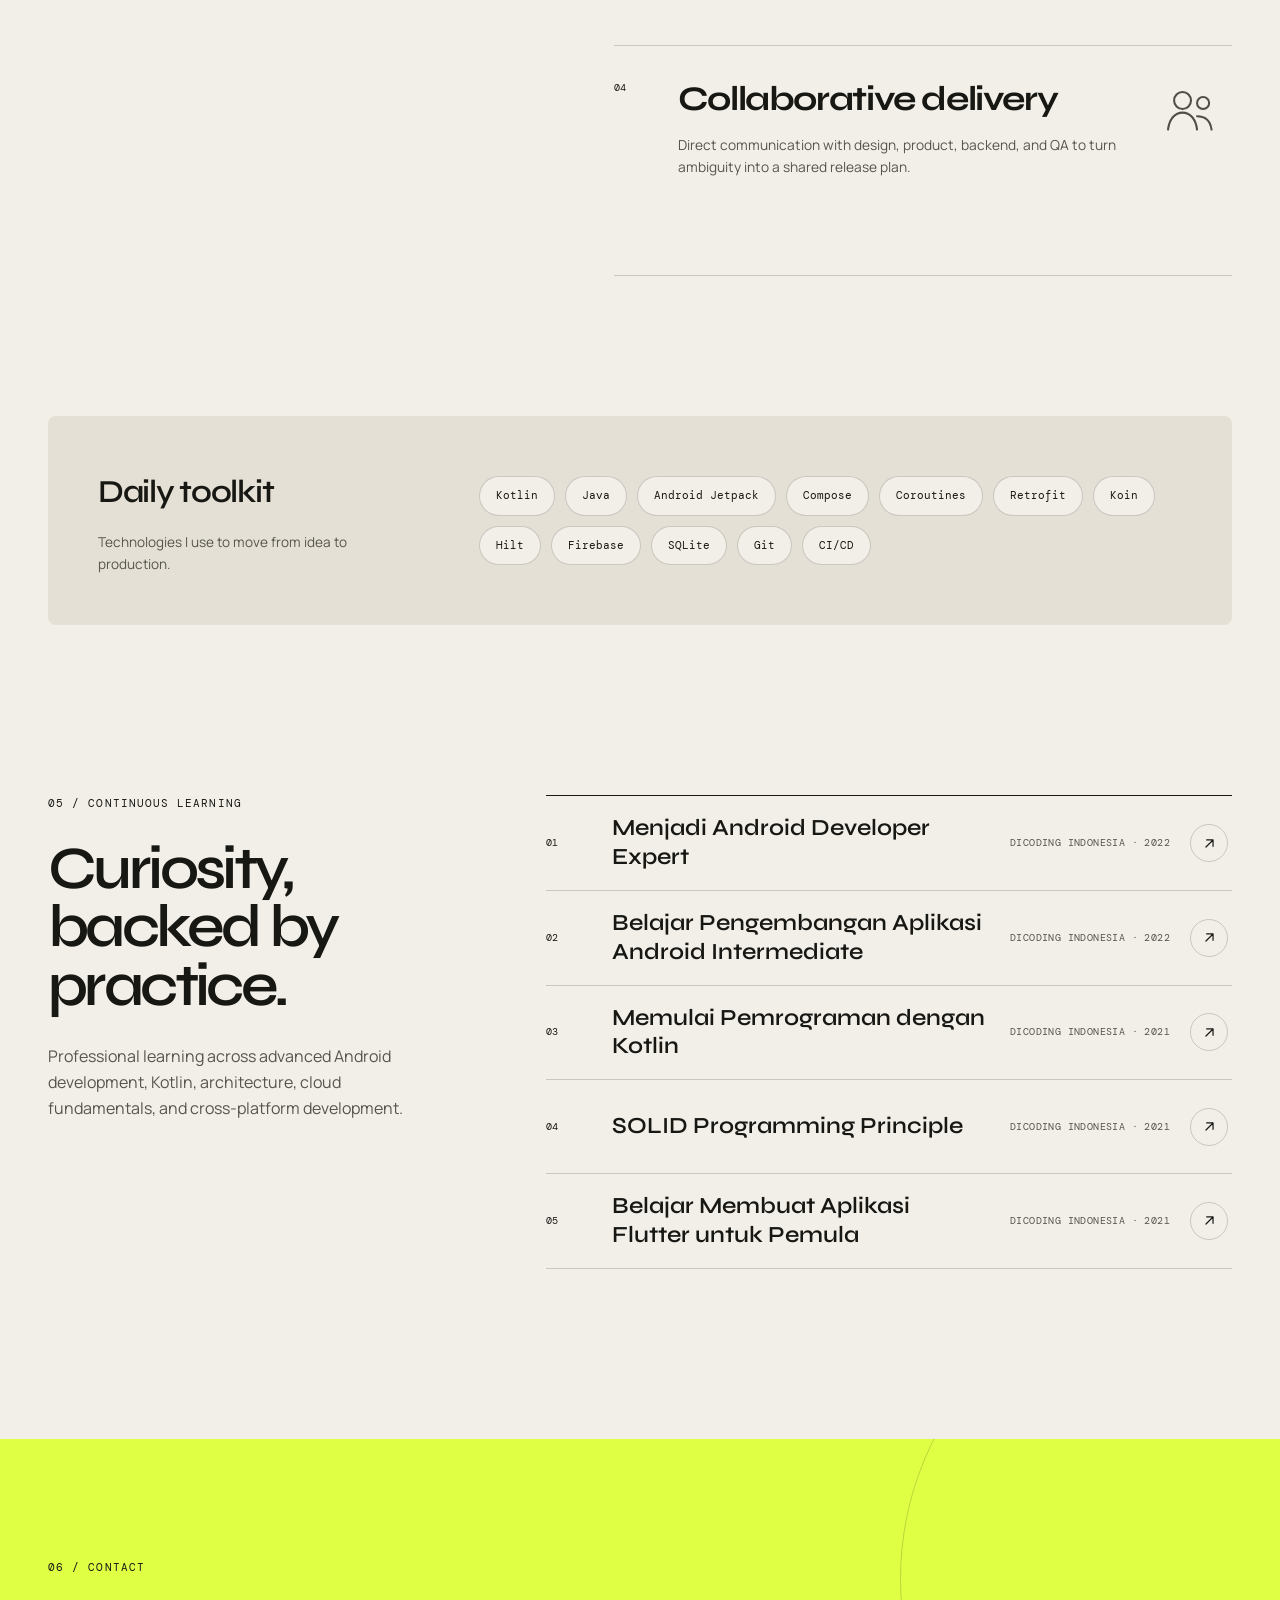
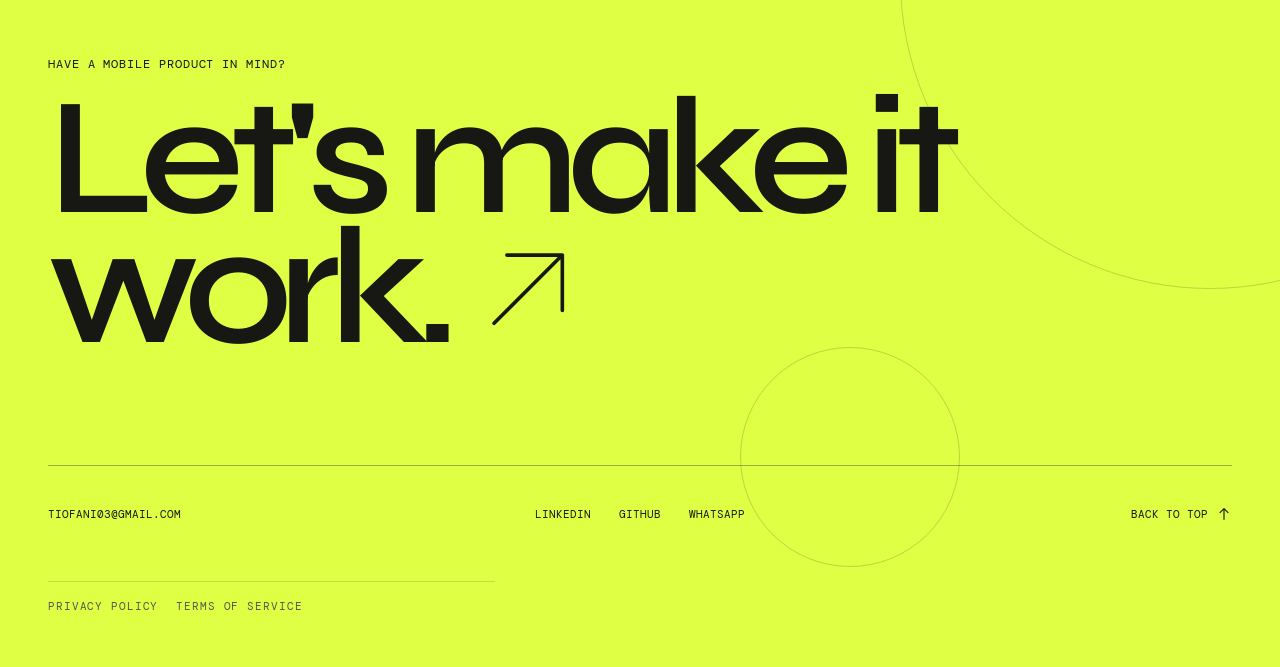
==== commit 11496e62: "Add Shorts Pipeline privacy policy, terms of service, and footer legal links" ====
--- a/index.html
+++ b/index.html
@@ -248,6 +248,10 @@
                         <path d="M12 20V4M6 10l6-6 6 6"/>
                     </svg>
                 </a>
+                <div class="legal-row">
+                    <a href="/privacy/">Privacy Policy</a>
+                    <a href="/terms/">Terms of Service</a>
+                </div>
             </div>
         </div>
     </section>
--- a/assets/css/portfolio.css
+++ b/assets/css/portfolio.css
@@ -1718,3 +1718,26 @@
     transform: none;
   }
 }
+
+/* Legal links in the contact footer */
+.contact-footer .legal-row {
+  display: flex;
+  gap: 18px;
+  margin-top: 18px;
+  padding-top: 16px;
+  border-top: 1px solid rgba(23, 23, 19, 0.14);
+}
+.contact-footer .legal-row a {
+  font-family: var(--mono, "DM Mono", monospace);
+  font-size: 11px;
+  letter-spacing: 0.08em;
+  text-transform: uppercase;
+  color: var(--ink-soft);
+  text-decoration: none;
+  border-bottom: 1px solid transparent;
+  transition: border-color 0.2s ease, color 0.2s ease;
+}
+.contact-footer .legal-row a:hover {
+  color: var(--ink);
+  border-bottom-color: var(--ink);
+}
